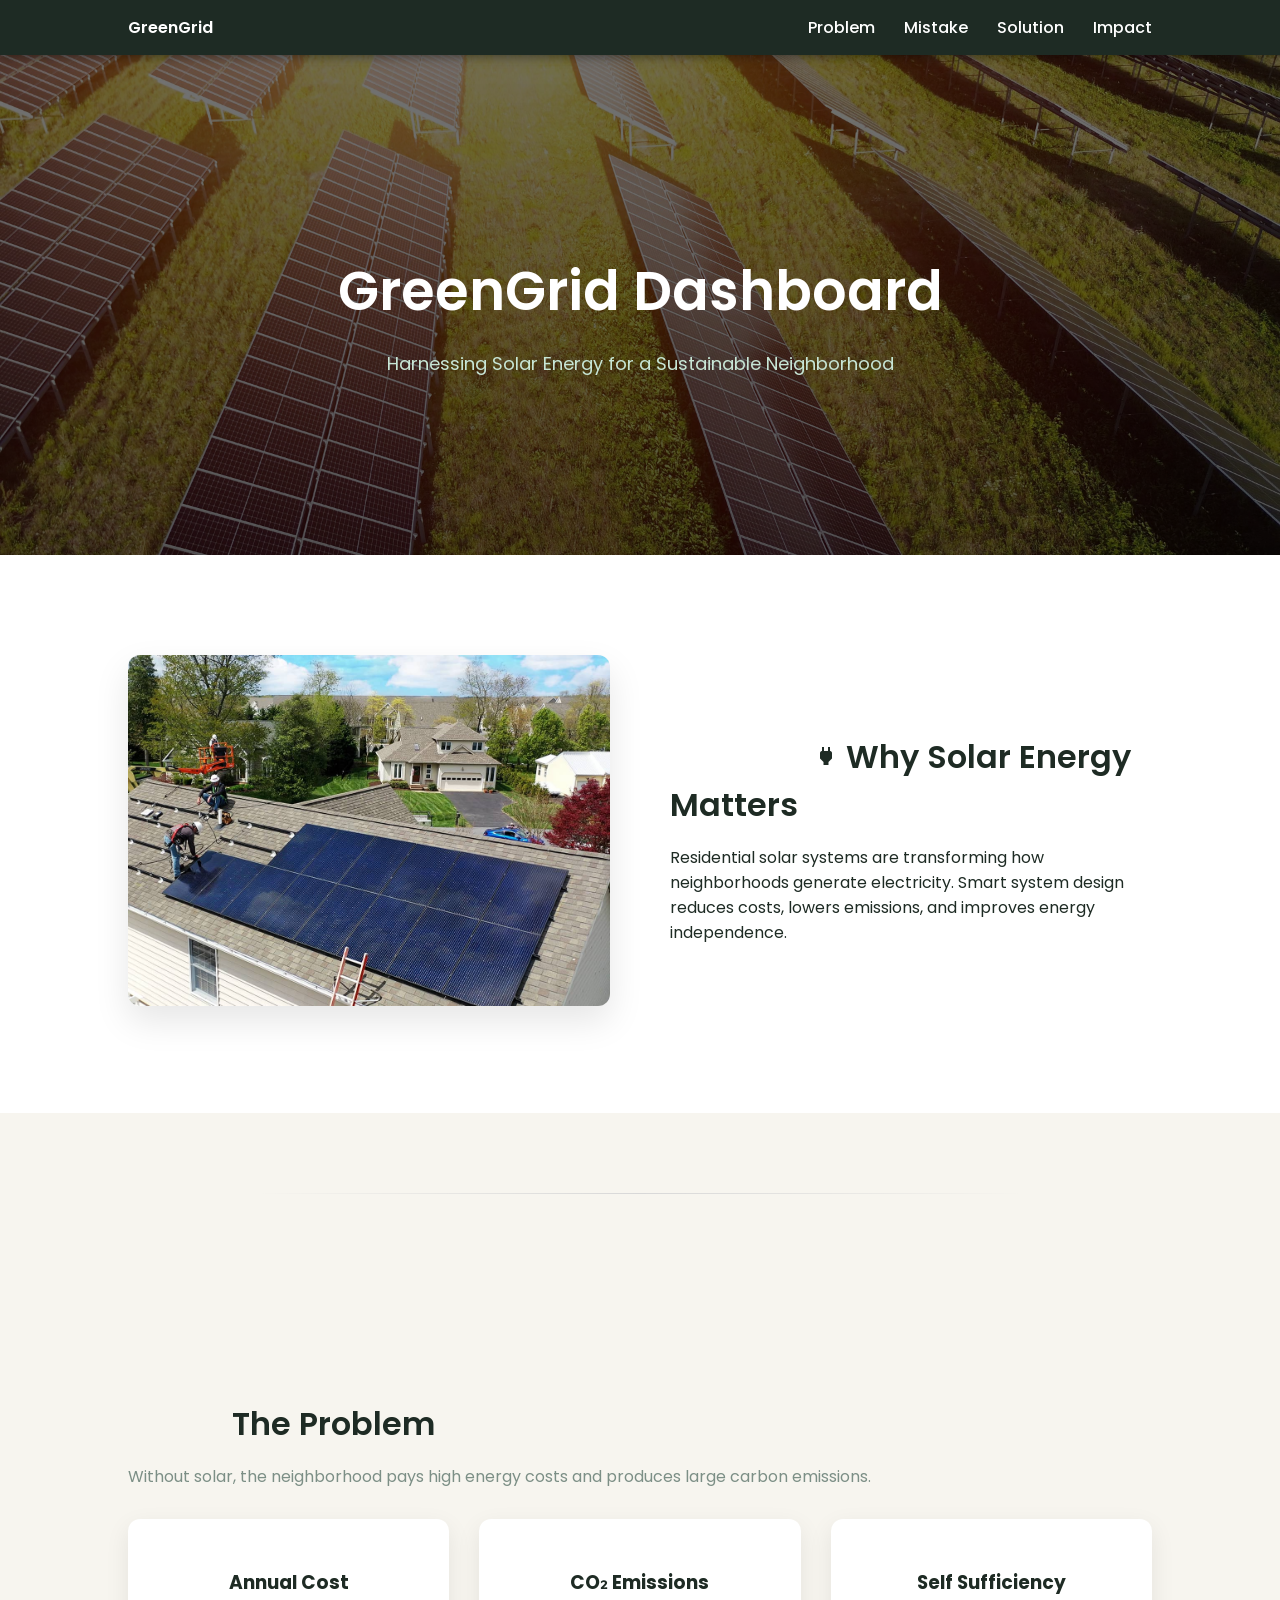
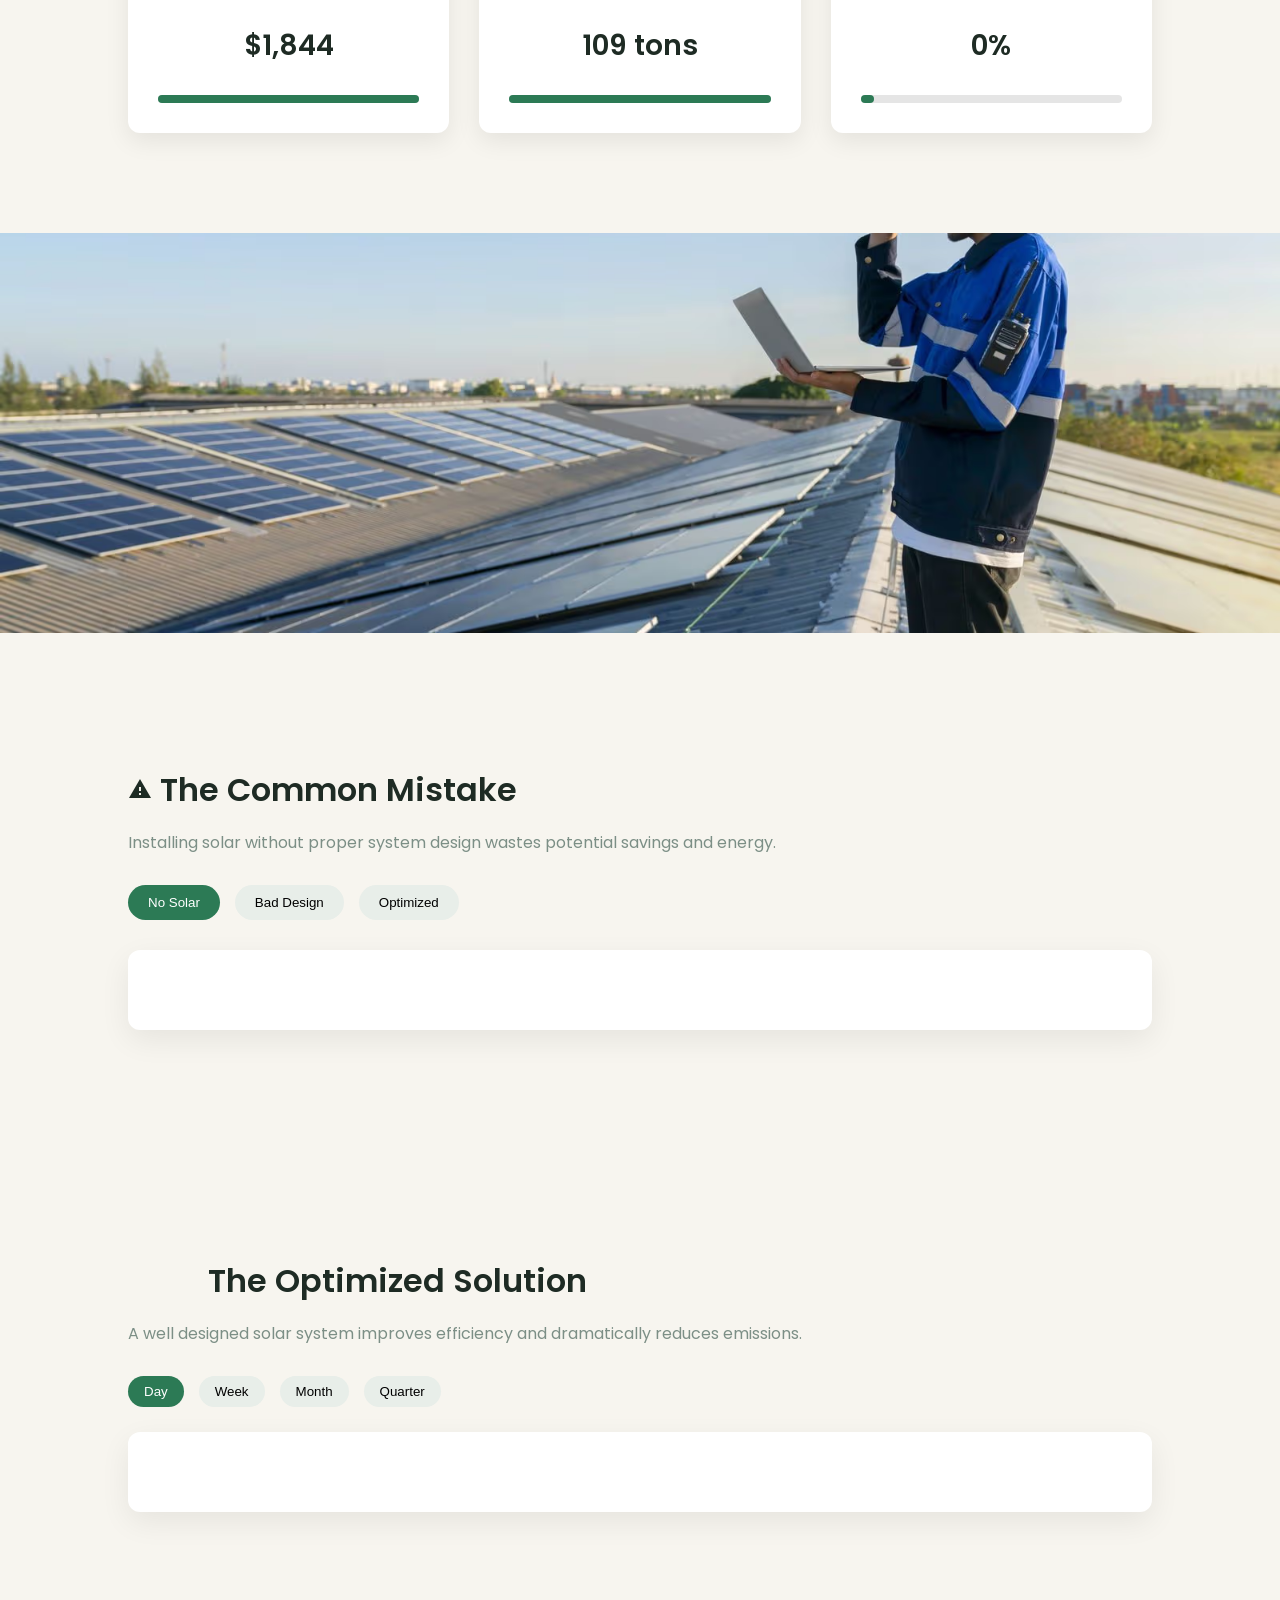
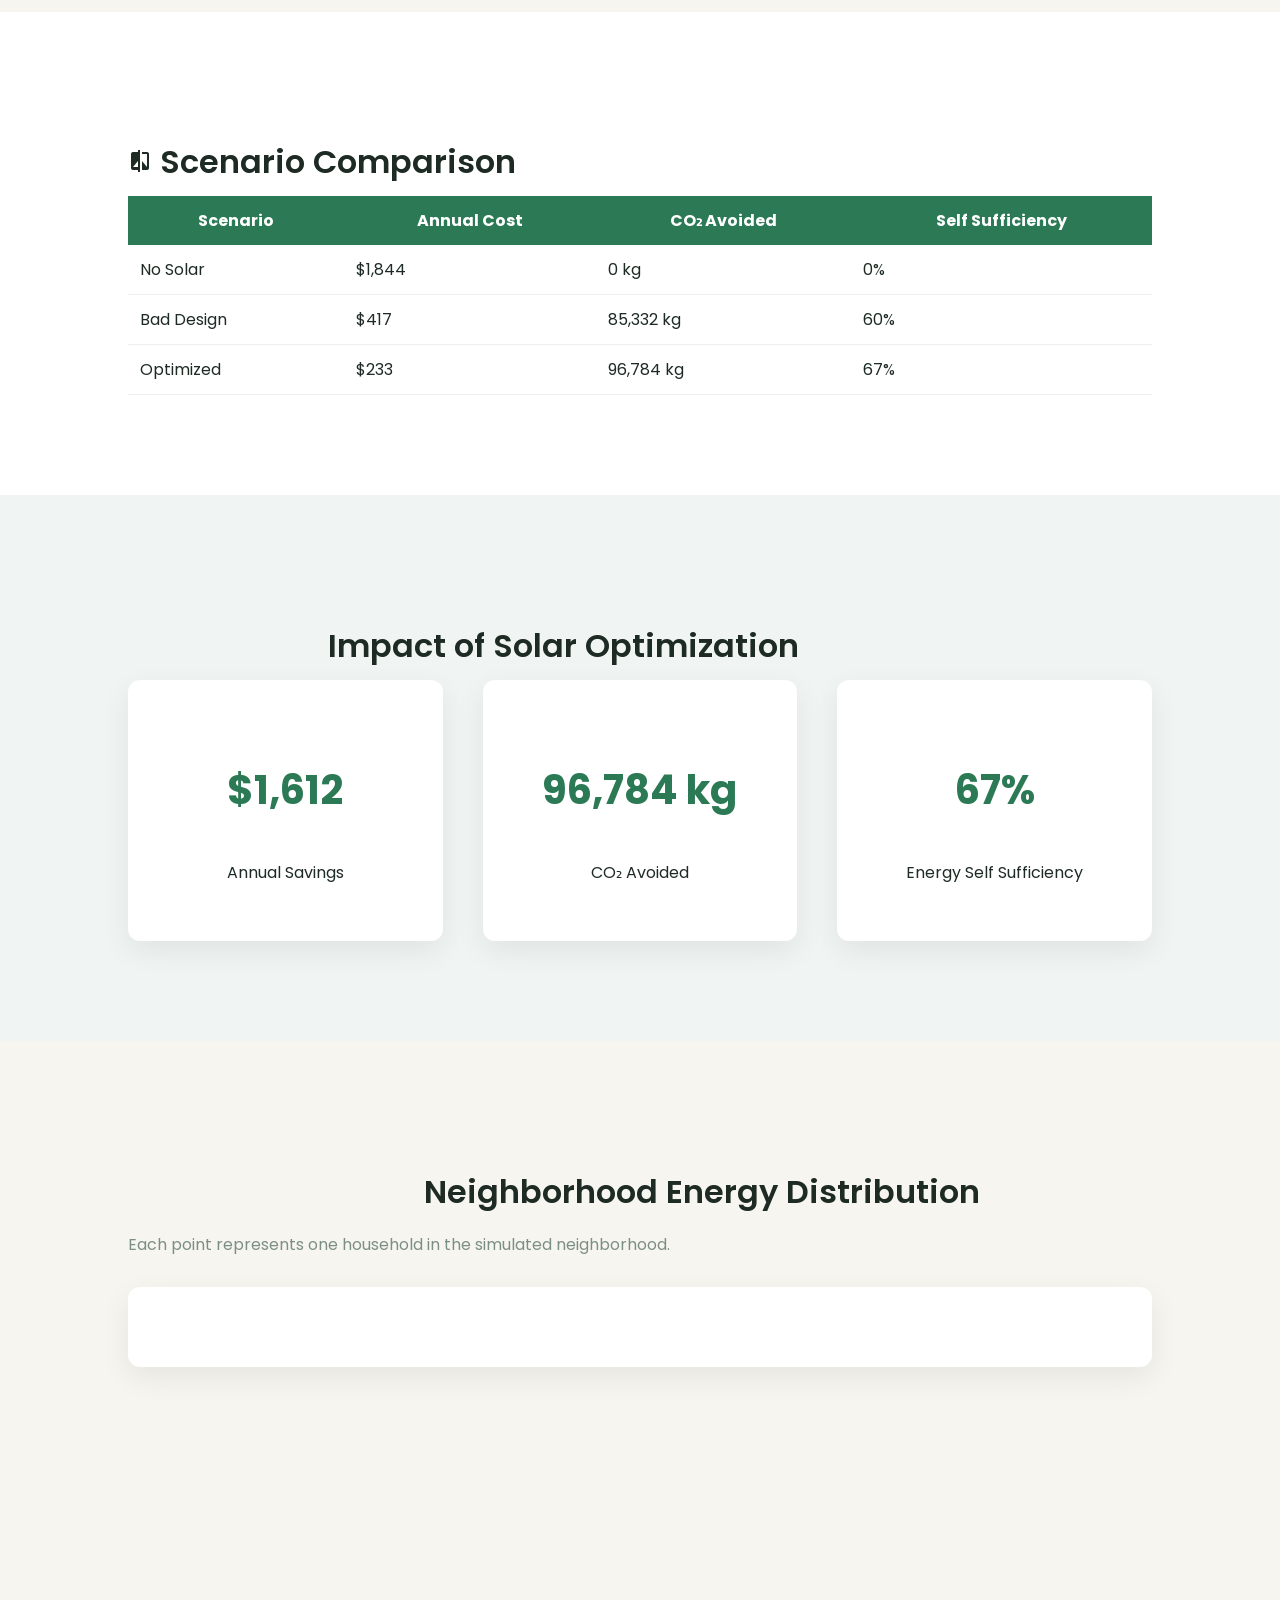
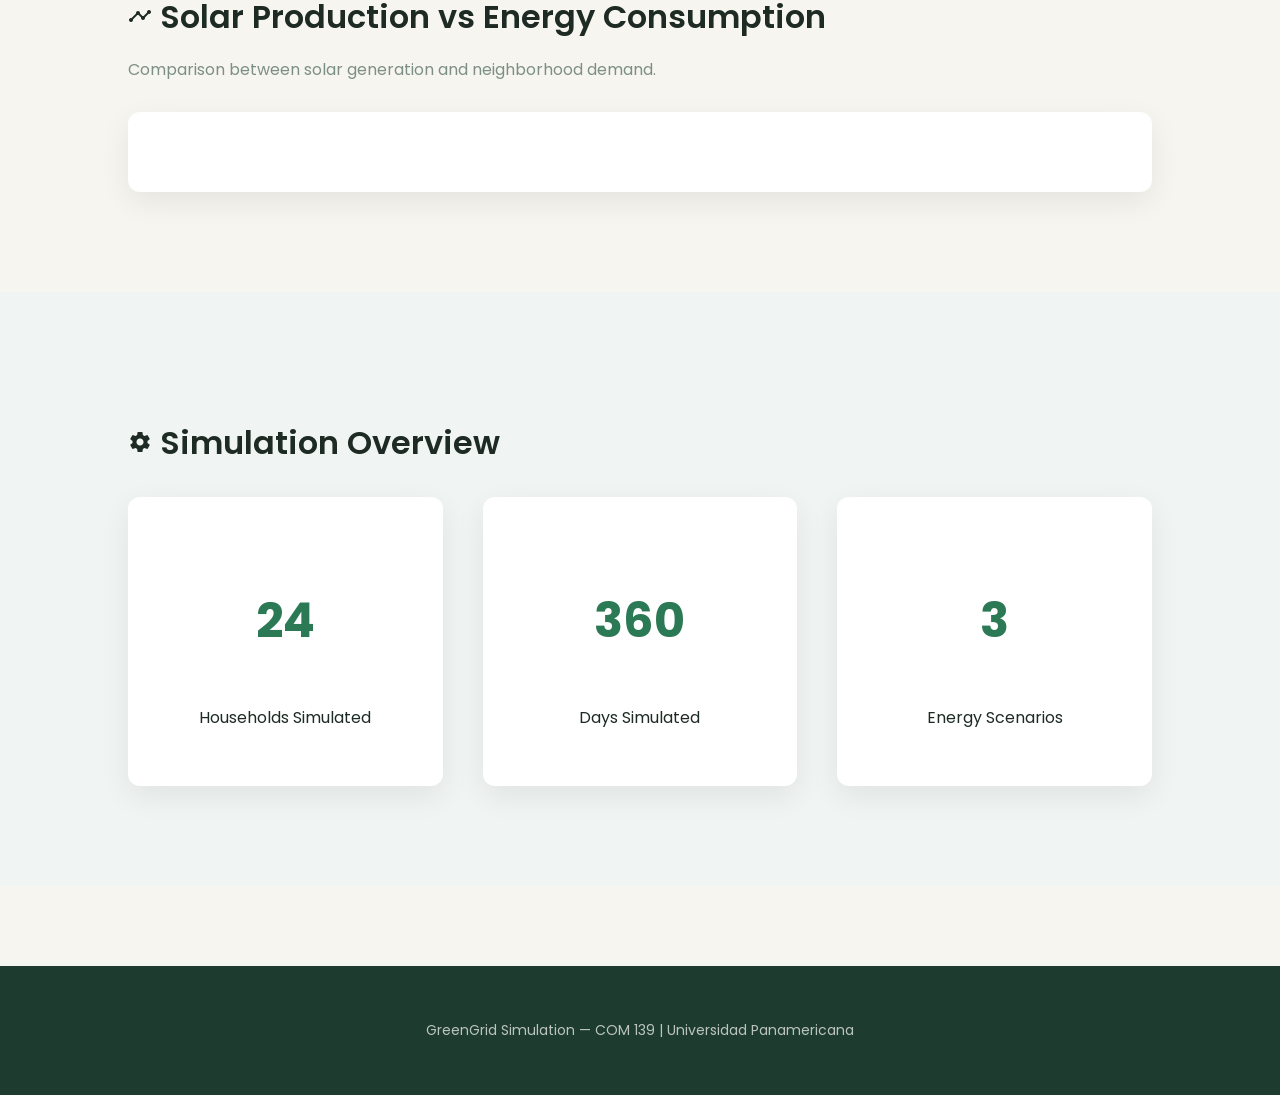
==== Dashboard/index.html @ 2d664342 "Implemented GreenGrid dashboard design, added D3 charts, updated devlog and personal reflection" ====
<!DOCTYPE html>
<html lang="en">

<head>

<meta charset="UTF-8">
<meta name="viewport" content="width=device-width, initial-scale=1.0">

<title>GreenGrid Dashboard</title>

<link href="https://fonts.googleapis.com/css2?family=Poppins:wght@300;400;500;600;700&display=swap" rel="stylesheet">

<link href="https://fonts.googleapis.com/icon?family=Material+Icons" rel="stylesheet">

<script src="https://d3js.org/d3.v7.min.js"></script>

<link rel="stylesheet" href="style.css">

</head>

<body>


<!-- NAVBAR -->

<nav class="navbar">

<div class="nav-logo">GreenGrid</div>

<div class="nav-links">

<a href="#problem">Problem</a>
<a href="#mistake">Mistake</a>
<a href="#solution">Solution</a>
<a href="#impact">Impact</a>

</div>

</nav>



<!-- HERO -->

<header class="hero">

<h1>GreenGrid Dashboard</h1>
<p>Harnessing Solar Energy for a Sustainable Neighborhood</p>

</header>



<!-- INTRO -->

<section class="intro">

<div class="intro-grid">

<div>
<img src="images/solar-house.jpg" class="intro-img">
</div>

<div>

<h2>

<span class="material-icons section-icon">solar_power</span>

Why Solar Energy Matters

</h2>

<p>

Residential solar systems are transforming how neighborhoods generate electricity.
Smart system design reduces costs, lowers emissions, and improves energy independence.

</p>

</div>

</div>

</section>



<div class="divider"></div>



<!-- ACT 1 -->

<section class="act" id="problem">

<h2>

<span class="material-icons section-icon">bolt</span>

The Problem

</h2>

<p class="section-subtitle">

Without solar, the neighborhood pays high energy costs and produces large carbon emissions.

</p>



<div id="kpis" class="kpi-grid">

<div class="kpi-card">

<h3>Annual Cost</h3>
<p>$1,844</p>

<div class="progress-bar">
<div class="progress-fill" style="width:100%"></div>
</div>

</div>


<div class="kpi-card">

<h3>CO₂ Emissions</h3>
<p>109 tons</p>

<div class="progress-bar">
<div class="progress-fill" style="width:100%"></div>
</div>

</div>


<div class="kpi-card">

<h3>Self Sufficiency</h3>
<p>0%</p>

<div class="progress-bar">
<div class="progress-fill" style="width:5%"></div>
</div>

</div>

</div>

</section>



<div class="visual-banner">
<img src="images/solar-install.jpg">
</div>



<!-- ACT 2 -->

<section class="act" id="mistake">

<h2>

<span class="material-icons section-icon">warning</span>

The Common Mistake

</h2>

<p class="section-subtitle">

Installing solar without proper system design wastes potential savings and energy.

</p>



<div class="scenario-toggle">

<button class="scenario-btn active" data-scenario="no_solar">No Solar</button>
<button class="scenario-btn" data-scenario="bad_design">Bad Design</button>
<button class="scenario-btn" data-scenario="optimized">Optimized</button>

</div>



<div id="duckCurve" class="chart"></div>

</section>



<!-- ACT 3 -->

<section class="act" id="solution">

<h2>

<span class="material-icons section-icon">eco</span>

The Optimized Solution

</h2>

<p class="section-subtitle">

A well designed solar system improves efficiency and dramatically reduces emissions.

</p>



<!-- TIME FILTER -->

<div class="time-filter">

<button class="time-btn active">Day</button>
<button class="time-btn">Week</button>
<button class="time-btn">Month</button>
<button class="time-btn">Quarter</button>

</div>



<div id="timeseries" class="chart"></div>

</section>



<!-- SCENARIO COMPARISON -->

<section class="comparison">

<h2>

<span class="material-icons section-icon">compare</span>

Scenario Comparison

</h2>

<table class="comparison-table">

<tr>
<th>Scenario</th>
<th>Annual Cost</th>
<th>CO₂ Avoided</th>
<th>Self Sufficiency</th>
</tr>

<tr>
<td>No Solar</td>
<td>$1,844</td>
<td>0 kg</td>
<td>0%</td>
</tr>

<tr>
<td>Bad Design</td>
<td>$417</td>
<td>85,332 kg</td>
<td>60%</td>
</tr>

<tr>
<td>Optimized</td>
<td>$233</td>
<td>96,784 kg</td>
<td>67%</td>
</tr>

</table>

</section>



<!-- IMPACT -->

<section class="impact" id="impact">

<h2>

<span class="material-icons section-icon">insights</span>

Impact of Solar Optimization

</h2>



<div class="impact-grid">

<div class="impact-card">
<h3>$1,612</h3>
<p>Annual Savings</p>
</div>

<div class="impact-card">
<h3>96,784 kg</h3>
<p>CO₂ Avoided</p>
</div>

<div class="impact-card">
<h3>67%</h3>
<p>Energy Self Sufficiency</p>
</div>

</div>

</section>

<section class="act">

<h2>
<span class="material-icons section-icon">scatter_plot</span>
Neighborhood Energy Distribution
</h2>

<p class="section-subtitle">
Each point represents one household in the simulated neighborhood.
</p>

<div id="houseScatter" class="chart"></div>

</section>


<section class="act">

<h2>
<span class="material-icons section-icon">timeline</span>
Solar Production vs Energy Consumption
</h2>

<p class="section-subtitle">
Comparison between solar generation and neighborhood demand.
</p>

<div id="energyBalance" class="chart"></div>

</section>


<section class="act simulation-info">

<h2>
<span class="material-icons section-icon">settings</span>
Simulation Overview
</h2>

<div class="simulation-grid">

<div class="sim-card">
<h3>24</h3>
<p>Households Simulated</p>
</div>

<div class="sim-card">
<h3>360</h3>
<p>Days Simulated</p>
</div>

<div class="sim-card">
<h3>3</h3>
<p>Energy Scenarios</p>
</div>

</div>

</section>

<!-- FOOTER -->

<footer>

<p>GreenGrid Simulation — COM 139 | Universidad Panamericana</p>

</footer>



<script src="main.js"></script>

</body>
</html>
---- Dashboard/style.css ----
body{
font-family:'Poppins',sans-serif;
margin:0;
background:#f7f5ef;
color:#1e2b24;
}



.hero{

background-image:linear-gradient(
rgba(0,0,0,0.55),
rgba(0,0,0,0.65)
),
url("images/solar-hero.jpg");

background-size:cover;
background-position:center;

padding:160px 20px;
text-align:center;
color:white;

}

.hero h1{

font-size:54px;
font-weight:600;
margin-bottom:10px;

}

.hero p{

font-size:18px;
color:#c8e6d6;

}



.intro{

padding:100px 10%;
background:white;

}

.intro-grid{

display:grid;
grid-template-columns:1fr 1fr;
gap:60px;
align-items:center;

}

.intro-img{

width:100%;
border-radius:12px;
box-shadow:0 15px 35px rgba(0,0,0,0.1);

}



.divider{

height:1px;
background:linear-gradient(to right, transparent, #d8d8d8, transparent);
margin:80px auto;
width:60%;

}



.act{

padding:100px 10%;
max-width:1200px;
margin:auto;

}



h2{

font-size:32px;
font-weight:600;
margin-bottom:10px;
color:#1e2b24;

}



.section-subtitle{

color:#7c8f86;
margin-bottom:30px;

}



.chart{

background:white;
border-radius:12px;
padding:40px;
box-shadow:0 10px 30px rgba(0,0,0,0.07);
transition:all .3s ease;

}

.chart:hover{

transform:translateY(-5px);
box-shadow:0 15px 35px rgba(0,0,0,0.1);

}



.kpi-grid{

display:grid;
grid-template-columns:repeat(3,1fr);
gap:30px;

}



.kpi-card{

background:white;
border-radius:12px;
padding:30px;
box-shadow:0 8px 25px rgba(0,0,0,0.08);
text-align:center;

}

.kpi-card p{

font-size:28px;
font-weight:600;

}



.progress-bar{

width:100%;
height:8px;
background:#e5e5e5;
border-radius:5px;
margin-top:15px;

}

.progress-fill{

height:100%;
background:#2c7a55;
border-radius:5px;

}



.scenario-toggle{

display:flex;
gap:15px;
margin-bottom:30px;

}

.scenario-btn{

padding:10px 20px;
border:none;
border-radius:20px;
background:#e8eee9;
cursor:pointer;
font-weight:500;
transition:all .2s ease;

}

.scenario-btn:hover{

background:#dfe7e3;

}

.scenario-btn.active{

background:#2c7a55;
color:white;

}



.impact{

padding:100px 10%;
background:#f0f4f2;

}

.impact-grid{

display:grid;
grid-template-columns:repeat(3,1fr);
gap:40px;

}

.impact-card{

background:white;
padding:40px;
border-radius:12px;
text-align:center;
box-shadow:0 10px 30px rgba(0,0,0,0.07);

}

.impact-card h3{

font-size:40px;
color:#2c7a55;

}



.grid{

display:grid;
grid-template-columns:1fr 1fr;
gap:40px;
padding:80px 10%;
max-width:1200px;
margin:auto;

}



.visual-banner{

width:100%;
overflow:hidden;

}

.visual-banner img{

width:100%;
height:400px;
object-fit:cover;

}



.visual-section{

padding:100px 10%;
background:white;

}

.visual-grid{

display:grid;
grid-template-columns:1fr 1fr;
gap:60px;
align-items:center;

}

.visual-grid img{

width:100%;
border-radius:12px;
box-shadow:0 15px 35px rgba(0,0,0,0.1);

}



footer{

background:#1d3b2f;
color:white;
text-align:center;
padding:40px;
margin-top:80px;

}

footer p{

opacity:.7;
font-size:14px;

}



.chart{

opacity:0;
transform:translateY(20px);
animation:fadeUp .8s ease forwards;

}

@keyframes fadeUp{

to{

opacity:1;
transform:translateY(0);

}

}

/* NAVBAR */

.navbar{

position:sticky;
top:0;
background:#1e2b24;
display:flex;
justify-content:space-between;
padding:15px 10%;
box-shadow:0 2px 10px rgba(0,0,0,0.4);
z-index:100;

}

.nav-logo{

font-weight:600;
color:white;

}

.nav-links a{

margin-left:25px;
text-decoration:none;
color:white;
font-weight:500;

}



/* TIME FILTER */

.time-filter{

display:flex;
gap:15px;
margin-bottom:25px;

}

.time-btn{

padding:8px 16px;
border:none;
background:#e8eee9;
border-radius:20px;
cursor:pointer;

}

.time-btn.active{

background:#2c7a55;
color:white;

}



/* COMPARISON TABLE */

.comparison{

padding:100px 10%;
background:white;

}

.comparison-table{

width:100%;
border-collapse:collapse;

}

.comparison-table th{

background:#2c7a55;
color:white;
padding:12px;

}

.comparison-table td{

padding:12px;
border-bottom:1px solid #eee;

}

.simulation-grid{

display:grid;
grid-template-columns:repeat(3,1fr);
gap:40px;
margin-top:30px;

}

.sim-card{

background:white;
padding:40px;
text-align:center;
border-radius:12px;
box-shadow:0 10px 30px rgba(0,0,0,0.07);

}

.sim-card h3{

font-size:48px;
color:#2c7a55;

}

.simulation-info{

background:#f0f4f2;

}
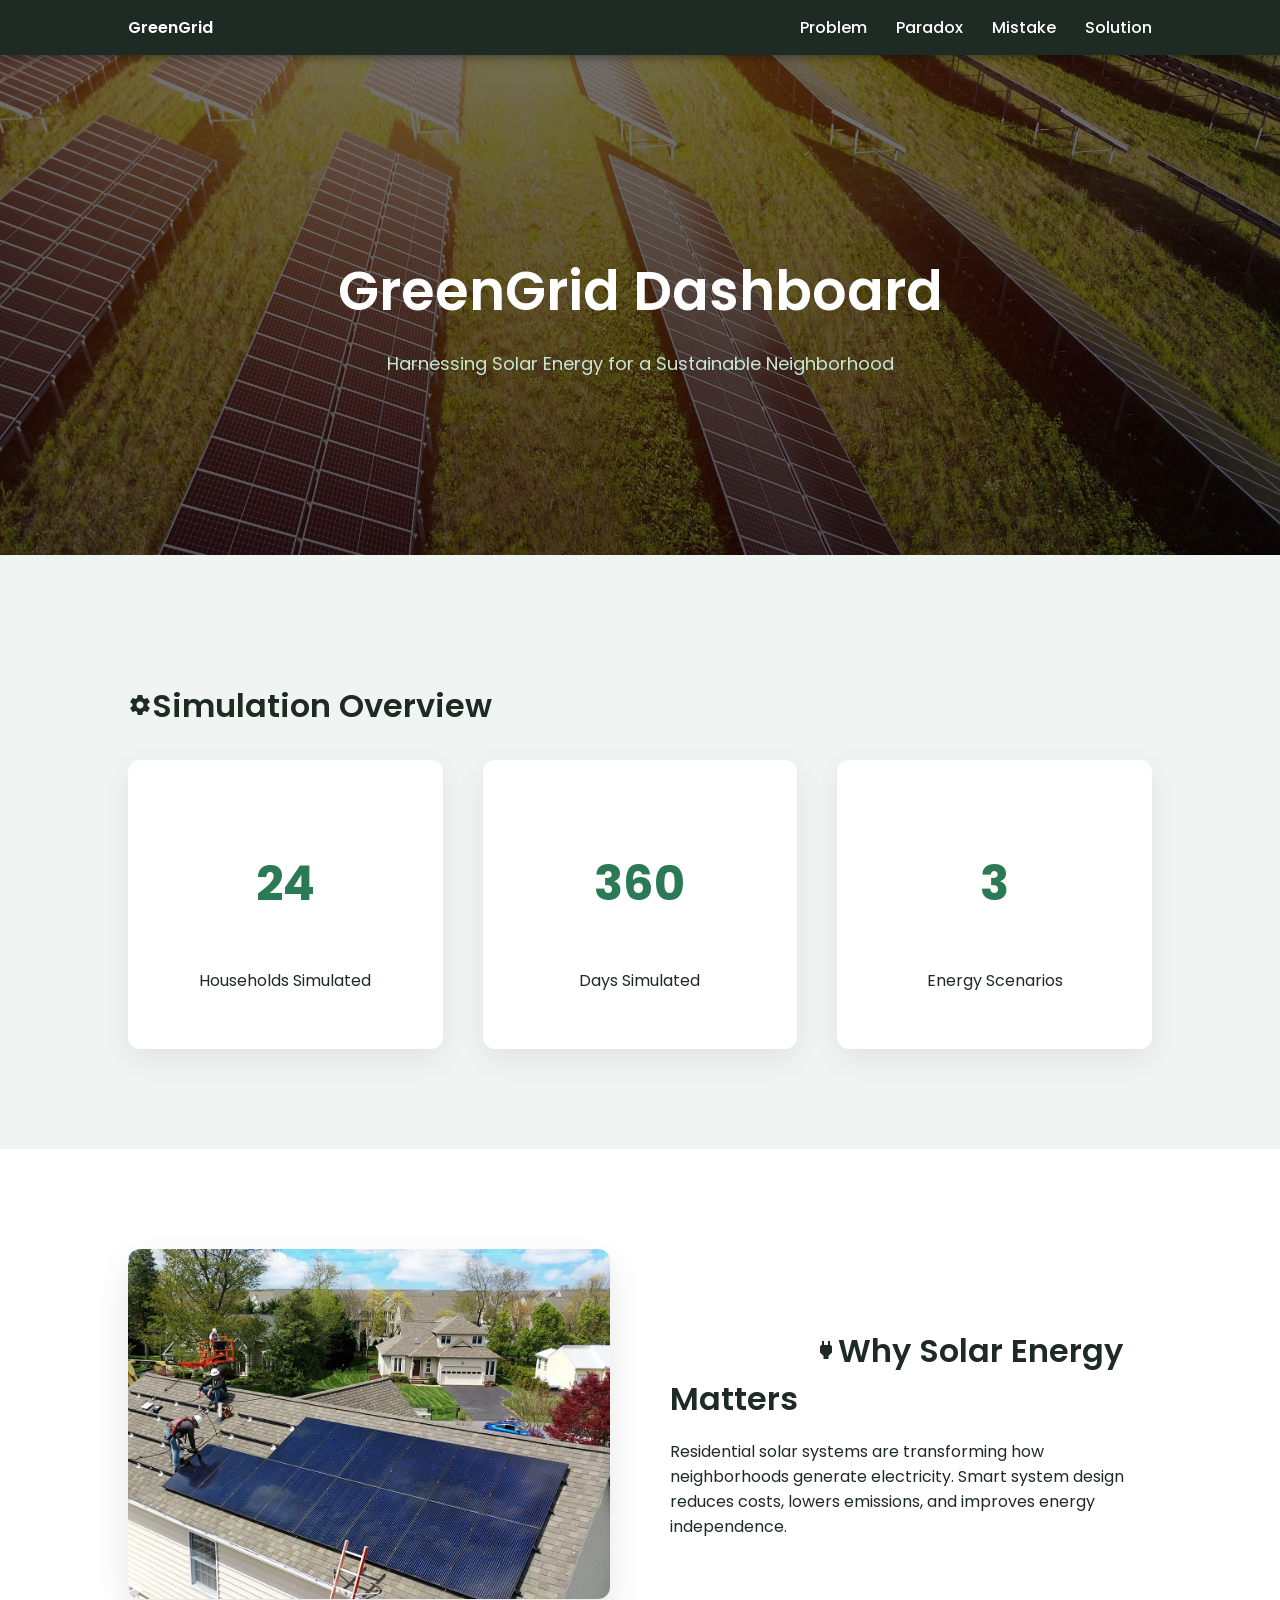
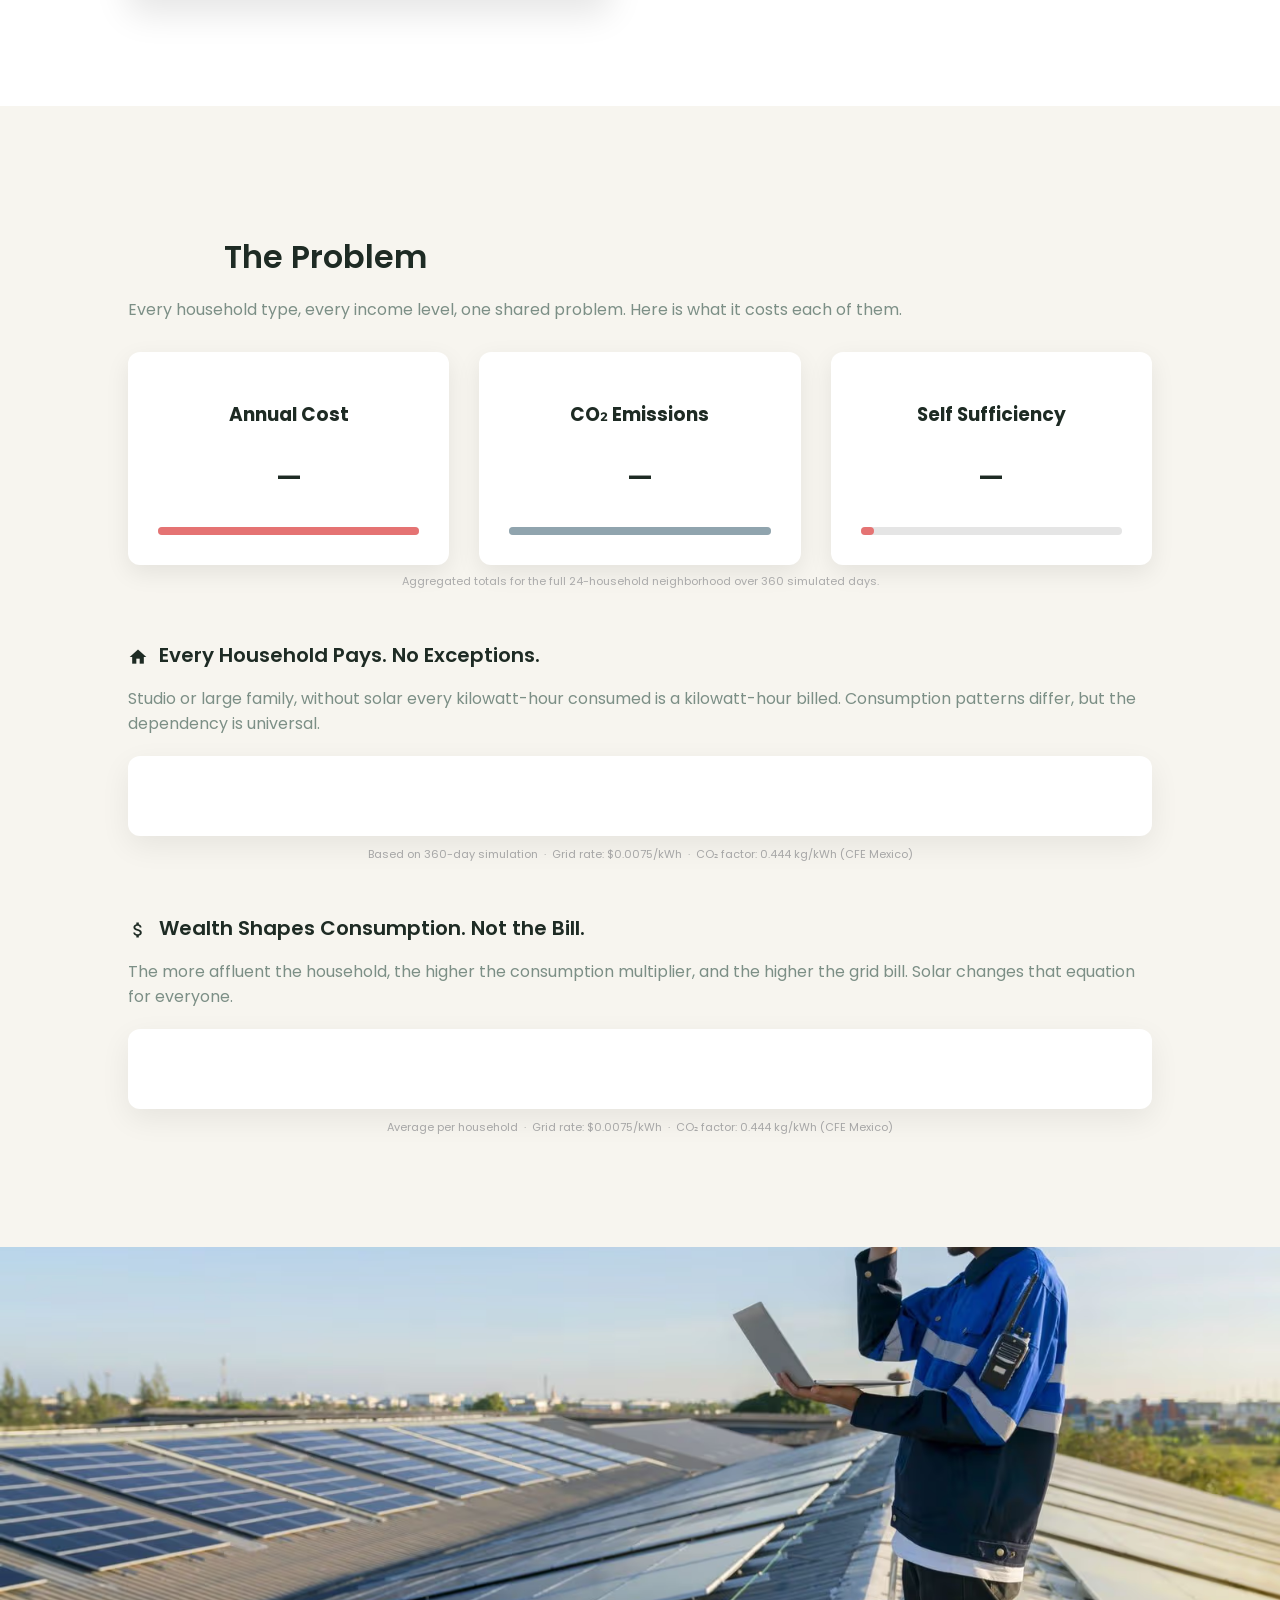
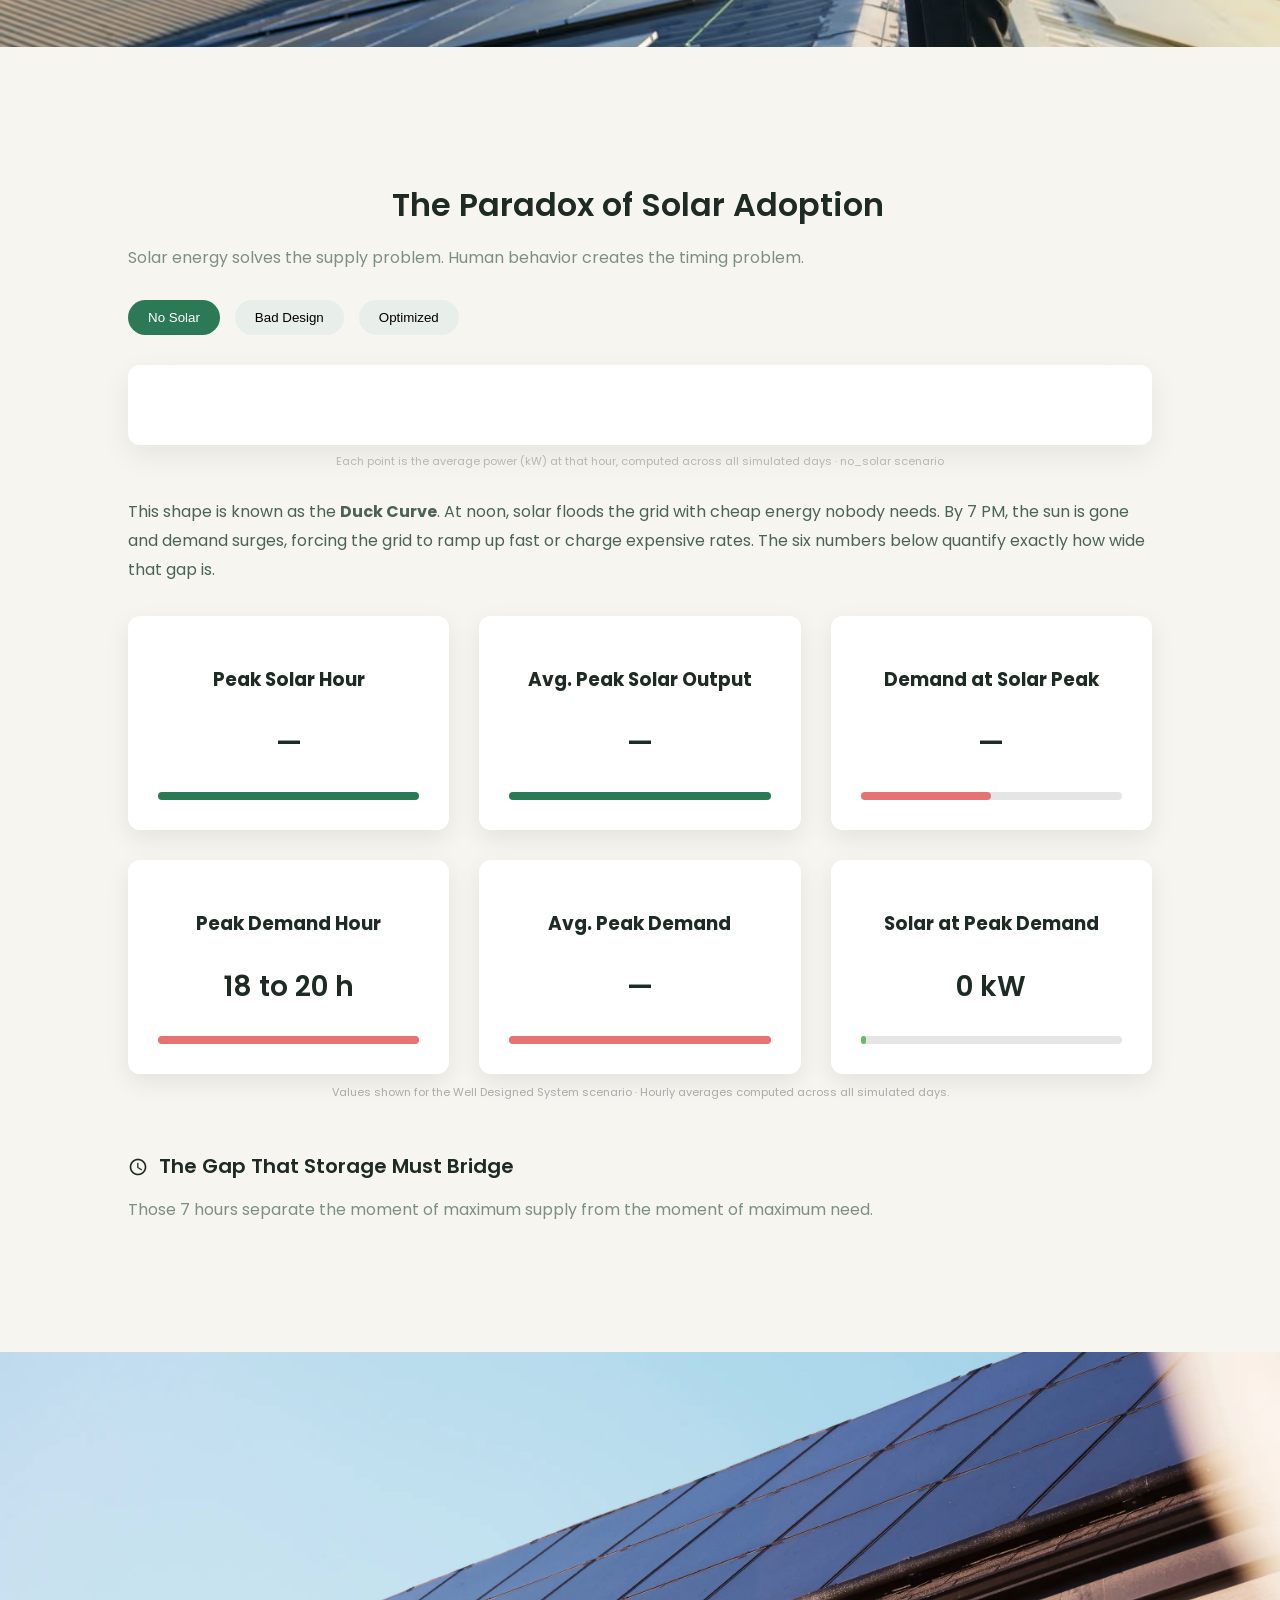
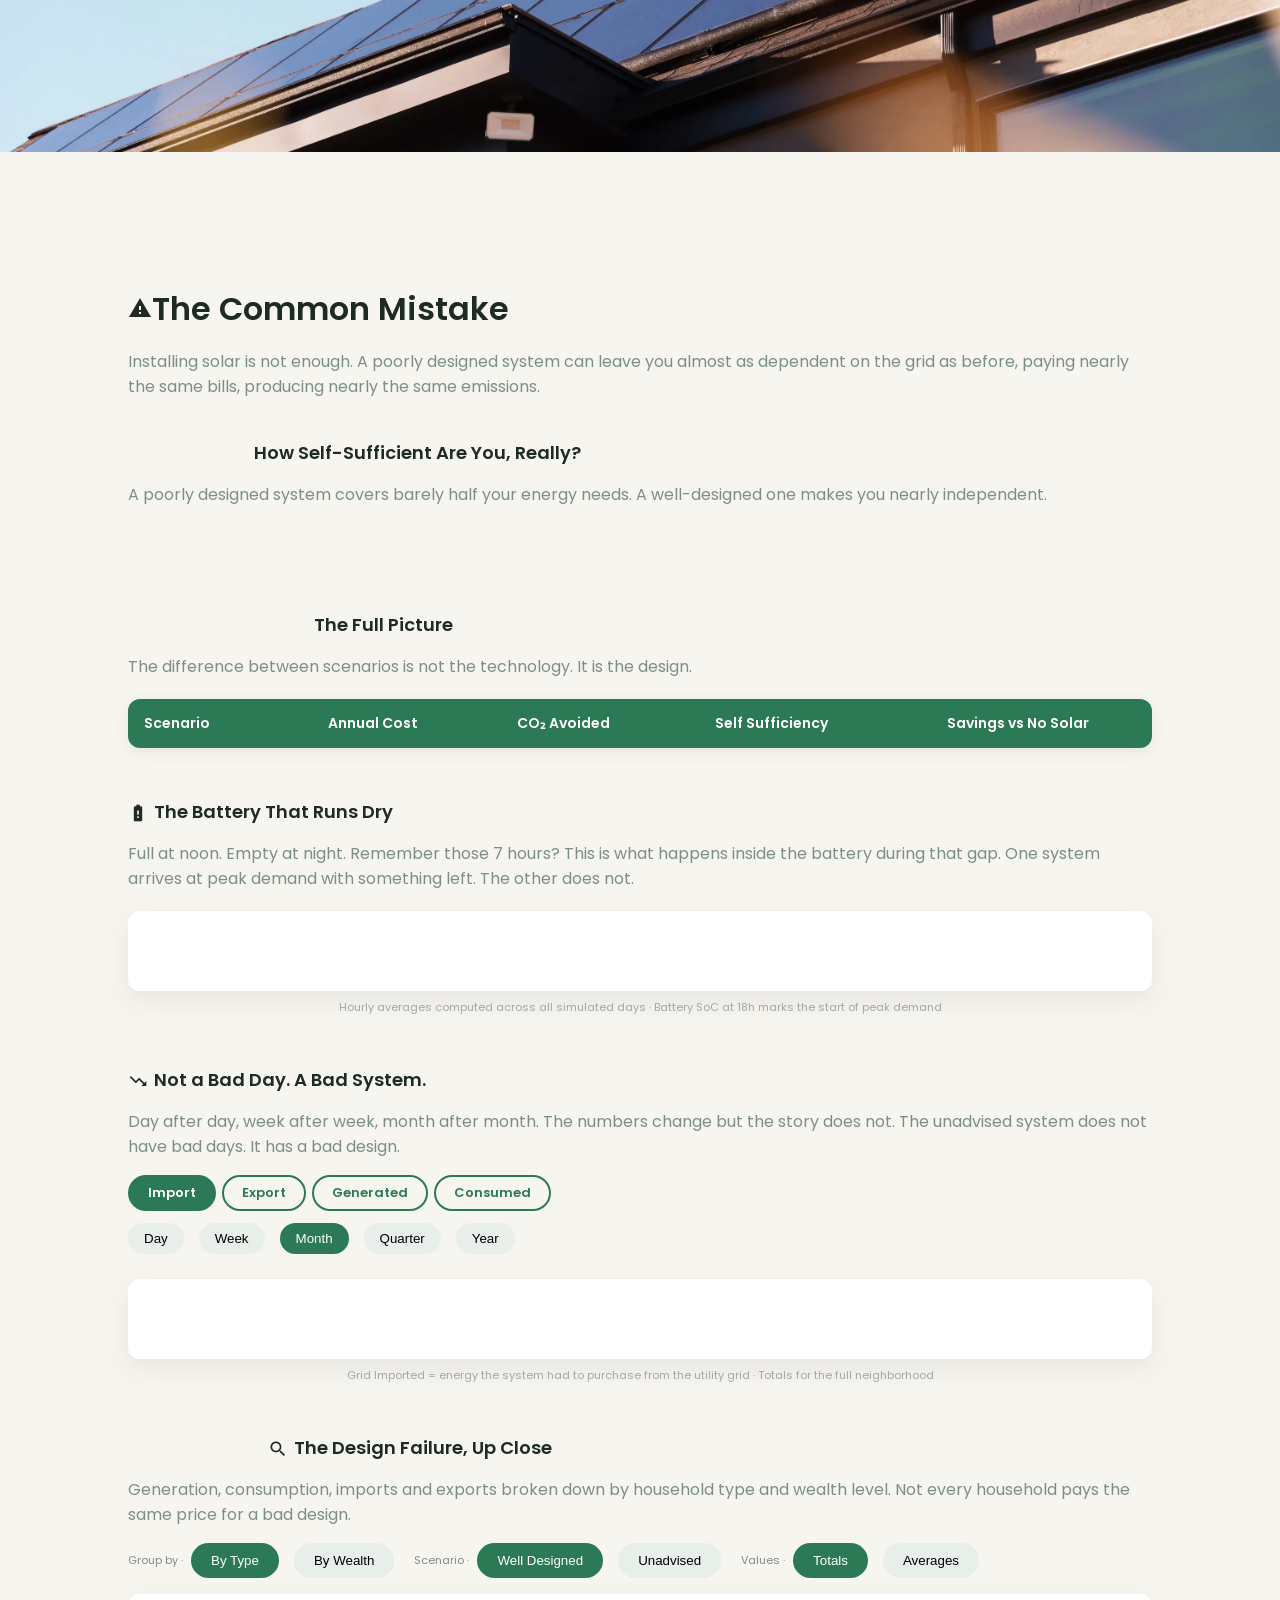
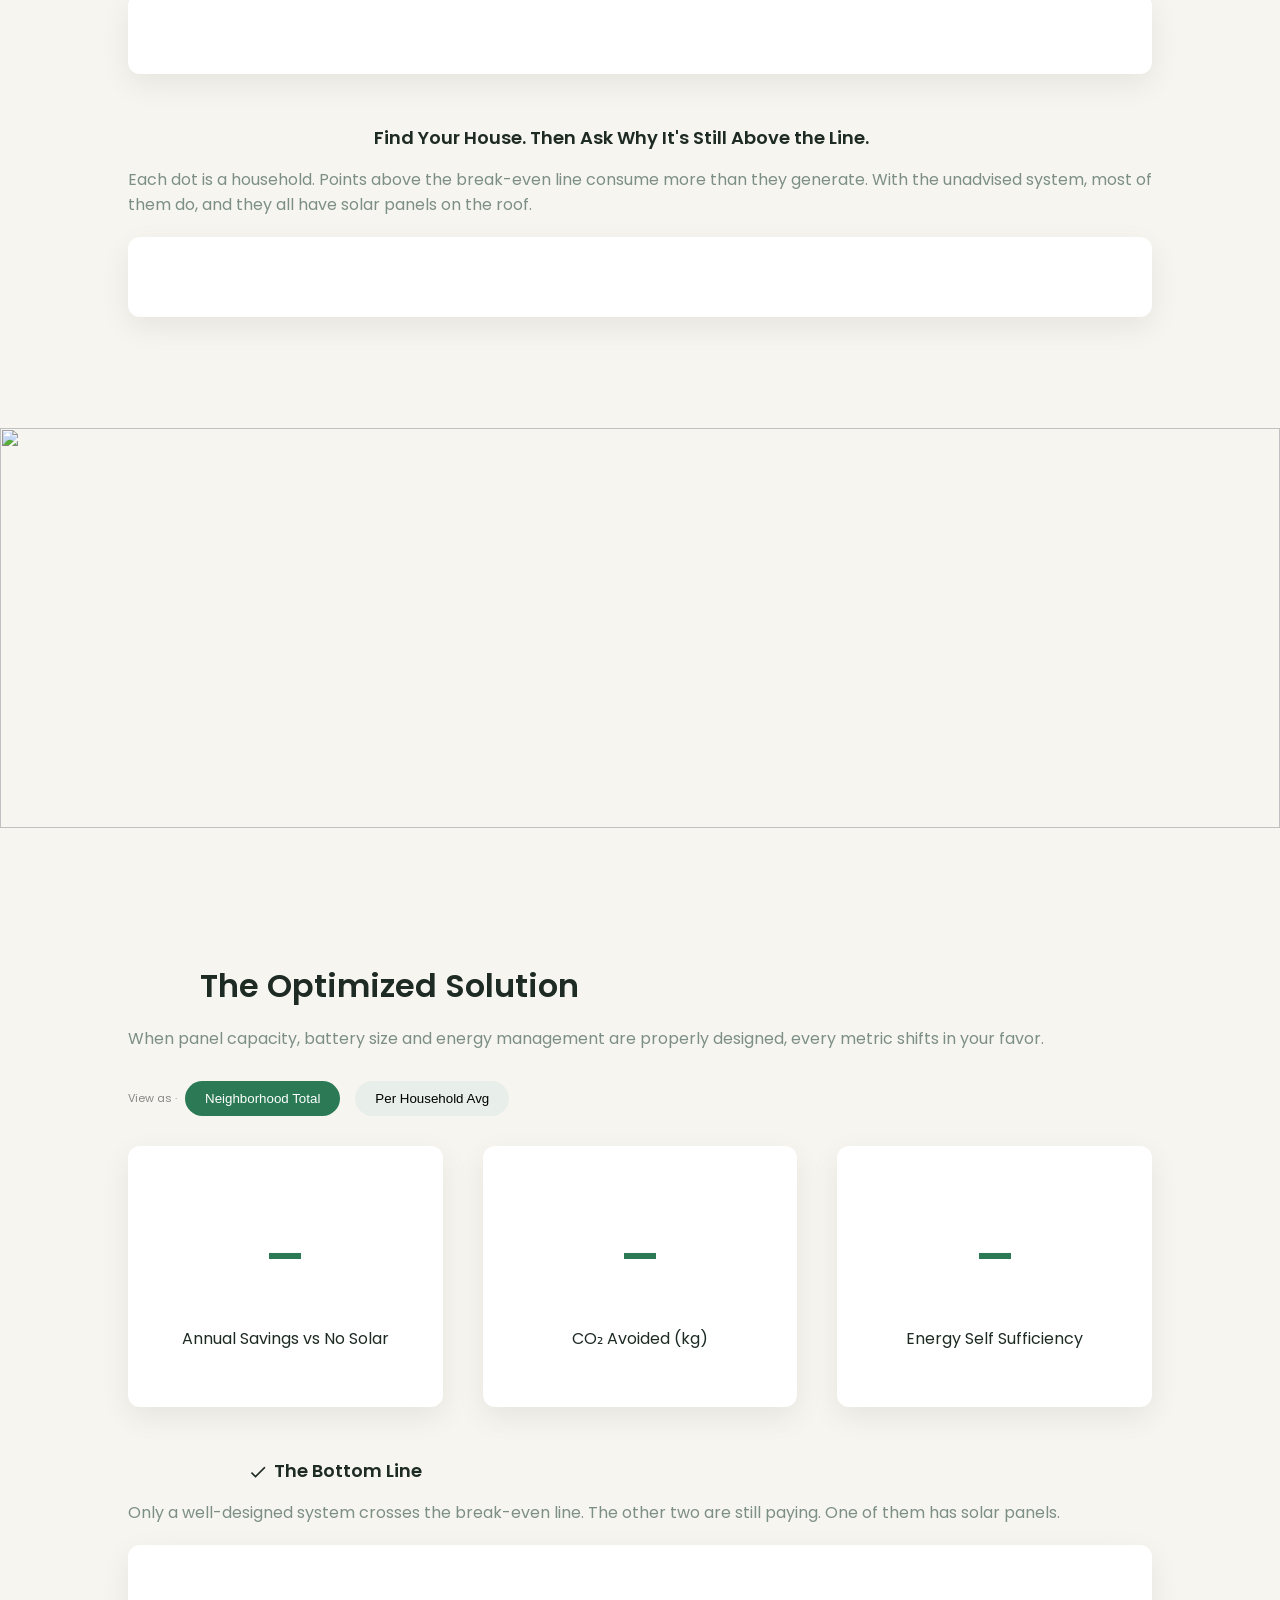
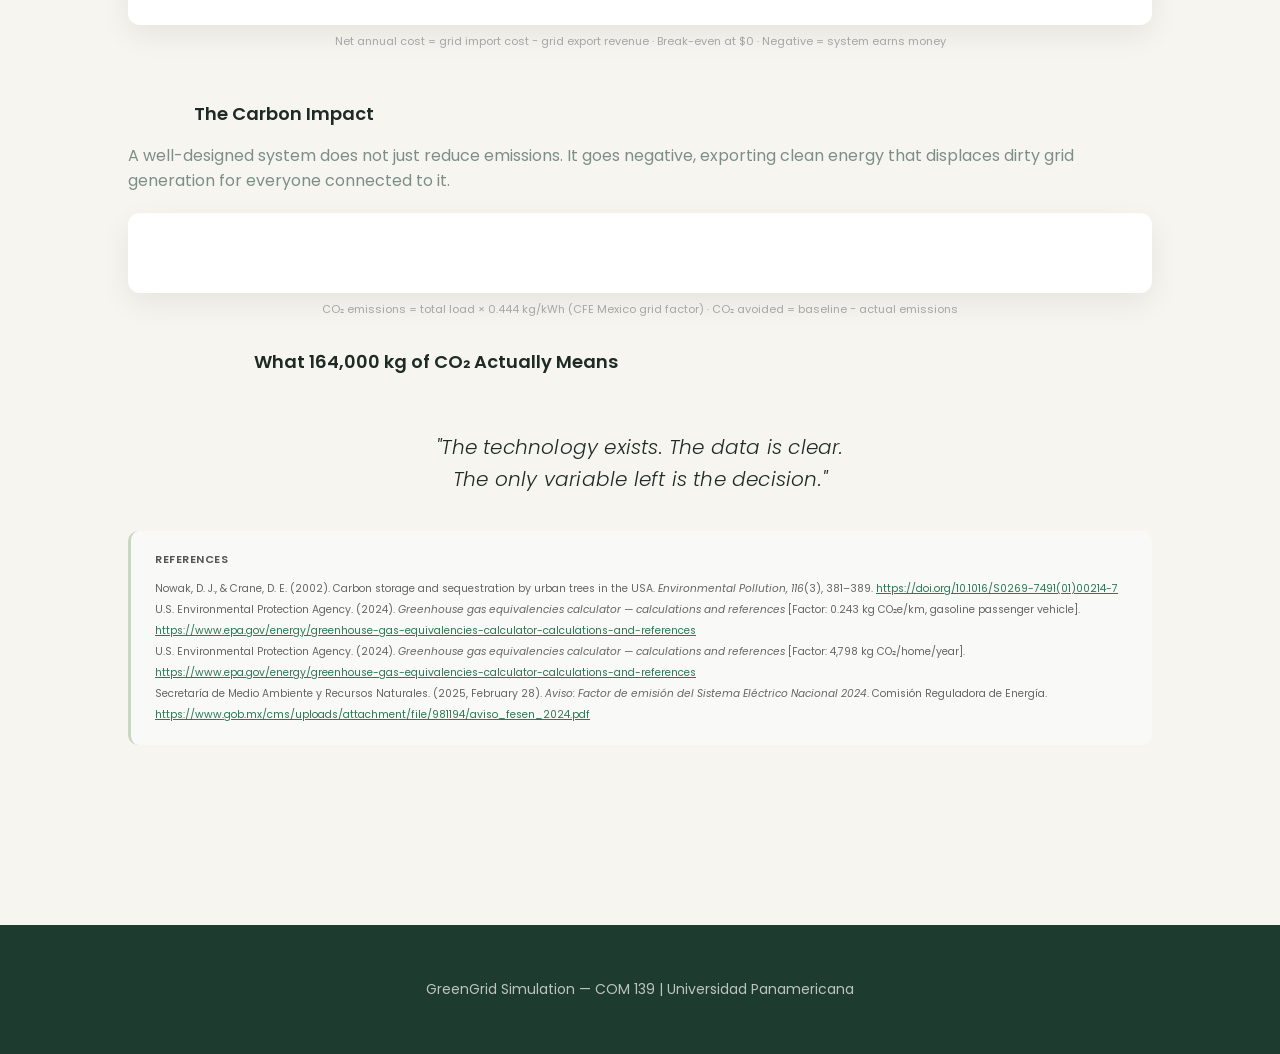
==== commit 9267e93f: "Fixes for the dashbord, implementing the whole narrative" ====
--- a/Dashboard/index.html
+++ b/Dashboard/index.html
@@ -1,393 +1,314 @@
 <!DOCTYPE html>
 <html lang="en">
-
 <head>
-
-<meta charset="UTF-8">
-<meta name="viewport" content="width=device-width, initial-scale=1.0">
-
-<title>GreenGrid Dashboard</title>
-
-<link href="https://fonts.googleapis.com/css2?family=Poppins:wght@300;400;500;600;700&display=swap" rel="stylesheet">
-
-<link href="https://fonts.googleapis.com/icon?family=Material+Icons" rel="stylesheet">
-
-<script src="https://d3js.org/d3.v7.min.js"></script>
-
-<link rel="stylesheet" href="style.css">
-
+  <meta charset="UTF-8">
+  <meta name="viewport" content="width=device-width, initial-scale=1.0">
+  <title>GreenGrid Dashboard</title>
+  <link href="https://fonts.googleapis.com/css2?family=Poppins:wght@300;400;500;600;700&display=swap" rel="stylesheet">
+  <link href="https://fonts.googleapis.com/icon?family=Material+Icons" rel="stylesheet">
+  <script src="https://d3js.org/d3.v7.min.js"></script>
+  <link rel="stylesheet" href="style.css">
 </head>
-
 <body>
 
-
 <!-- NAVBAR -->
-
 <nav class="navbar">
-
-<div class="nav-logo">GreenGrid</div>
-
-<div class="nav-links">
-
-<a href="#problem">Problem</a>
-<a href="#mistake">Mistake</a>
-<a href="#solution">Solution</a>
-<a href="#impact">Impact</a>
-
+  <div class="nav-logo">GreenGrid</div>
+  <div class="nav-links">
+    <a href="#problem">Problem</a>
+    <a href="#paradox">Paradox</a>
+    <a href="#mistake">Mistake</a>
+    <a href="#solution">Solution</a>
+  </div>
+</nav>
+
+<!-- HERO -->
+<header class="hero">
+  <h1>GreenGrid Dashboard</h1>
+  <p>Harnessing Solar Energy for a Sustainable Neighborhood</p>
+</header>
+
+<!-- SIMULATION OVERVIEW -->
+<section class="act simulation-info">
+  <h2><span class="material-icons section-icon">settings</span>Simulation Overview</h2>
+  <div class="simulation-grid">
+    <div class="sim-card"><h3>24</h3><p>Households Simulated</p></div>
+    <div class="sim-card"><h3>360</h3><p>Days Simulated</p></div>
+    <div class="sim-card"><h3>3</h3><p>Energy Scenarios</p></div>
+  </div>
+</section>
+
+<!-- INTRO -->
+<section class="intro">
+  <div class="intro-grid">
+    <div><img src="images/solar-house.jpg" class="intro-img"></div>
+    <div>
+      <h2><span class="material-icons section-icon">solar_power</span>Why Solar Energy Matters</h2>
+      <p>Residential solar systems are transforming how neighborhoods generate electricity. Smart system design reduces costs, lowers emissions, and improves energy independence.</p>
+    </div>
+  </div>
+</section>
+
+<!-- ACT 1 — THE PROBLEM -->
+<section class="act" id="problem">
+  <h2><span class="material-icons section-icon">bolt</span>The Problem</h2>
+  <p class="section-subtitle">Every household type, every income level, one shared problem. Here is what it costs each of them.</p>
+
+  <div id="kpis" class="kpi-grid">
+    <div class="kpi-card">
+      <h3>Annual Cost</h3>
+      <p id="kpi-cost">—</p>
+      <div class="progress-bar"><div id="kpi-cost-bar" class="progress-fill" style="width:100%;background:#e57373"></div></div>
+    </div>
+    <div class="kpi-card">
+      <h3>CO₂ Emissions</h3>
+      <p id="kpi-co2">—</p>
+      <div class="progress-bar"><div id="kpi-co2-bar" class="progress-fill" style="width:100%;background:#90a4ae"></div></div>
+    </div>
+    <div class="kpi-card">
+      <h3>Self Sufficiency</h3>
+      <p id="kpi-ss">—</p>
+      <div class="progress-bar"><div id="kpi-ss-bar" class="progress-fill" style="width:5%;background:#e57373"></div></div>
+    </div>
+  </div>
+  <p id="problem-note" class="sim-note" style="font-size:11px;color:#aaa;margin-top:8px;text-align:center;">Aggregated totals for the full 24-household neighborhood over 360 simulated days.</p>
+
+  <h3 style="font-size:20px;font-weight:600;margin:50px 0 6px;color:#1e2b24;">
+    <span class="material-icons section-icon" style="font-size:20px;vertical-align:middle;margin-right:6px;">home</span>
+    Every Household Pays. No Exceptions.
+  </h3>
+  <p class="section-subtitle" style="margin-bottom:20px;">Studio or large family, without solar every kilowatt-hour consumed is a kilowatt-hour billed. Consumption patterns differ, but the dependency is universal.</p>
+  <div id="costByType" class="chart"></div>
+  <p class="chart-data-note" style="font-size:11px;color:#aaa;margin-top:10px;text-align:center;">
+    Based on 360-day simulation &nbsp;·&nbsp; Grid rate: $0.0075/kWh &nbsp;·&nbsp; CO₂ factor: 0.444 kg/kWh (CFE Mexico)
+  </p>
+
+  <h3 style="font-size:20px;font-weight:600;margin:50px 0 6px;color:#1e2b24;">
+    <span class="material-icons section-icon" style="font-size:20px;vertical-align:middle;margin-right:6px;">attach_money</span>
+    Wealth Shapes Consumption. Not the Bill.
+  </h3>
+  <p class="section-subtitle" style="margin-bottom:20px;">The more affluent the household, the higher the consumption multiplier, and the higher the grid bill. Solar changes that equation for everyone.</p>
+  <div id="wealthLollipop" class="chart"></div>
+  <p id="wealth-data-note" class="chart-data-note" style="font-size:11px;color:#aaa;margin-top:10px;text-align:center;">
+    Average per household &nbsp;·&nbsp; Grid rate: $0.0075/kWh &nbsp;·&nbsp; CO₂ factor: 0.444 kg/kWh (CFE Mexico)
+  </p>
+</section>
+
+<!-- VISUAL BANNER -->
+<div class="visual-banner">
+  <img src="images/solar-install.jpg">
 </div>
 
-</nav>
-
-
-
-<!-- HERO -->
-
-<header class="hero">
-
-<h1>GreenGrid Dashboard</h1>
-<p>Harnessing Solar Energy for a Sustainable Neighborhood</p>
-
-</header>
-
-
-
-<!-- INTRO -->
-
-<section class="intro">
-
-<div class="intro-grid">
-
-<div>
-<img src="images/solar-house.jpg" class="intro-img">
+<!-- ACT 1.5 — THE PARADOX -->
+<section class="act" id="paradox">
+  <h2><span class="material-icons section-icon">wb_twilight</span>The Paradox of Solar Adoption</h2>
+  <p class="section-subtitle">Solar energy solves the supply problem. Human behavior creates the timing problem.</p>
+
+  <div class="scenario-toggle" id="paradoxToggle">
+    <button class="scenario-btn active" data-pscenario="no_solar">No Solar</button>
+    <button class="scenario-btn" data-pscenario="bad_design">Bad Design</button>
+    <button class="scenario-btn" data-pscenario="optimized">Optimized</button>
+  </div>
+  <div id="paradoxDuckCurve" class="chart"></div>
+  <p id="paradox-source-note" style="text-align:center;font-size:11px;color:#bbb;font-family:Poppins,sans-serif;margin:8px 0 0;">Each point is the average power (kW) at that hour, computed across all simulated days · no_solar scenario</p>
+
+  <p style="color:#4a6358;line-height:1.8;margin:28px 0 32px;">
+    This shape is known as the <strong>Duck Curve</strong>. At noon, solar floods the grid with cheap energy nobody needs. By 7 PM, the sun is gone and demand surges, forcing the grid to ramp up fast or charge expensive rates. The six numbers below quantify exactly how wide that gap is.
+  </p>
+
+  <div class="kpi-grid">
+    <div class="kpi-card">
+      <h3>Peak Solar Hour</h3>
+      <p id="kpi-solar-hour">—</p>
+      <div class="progress-bar"><div class="progress-fill" style="width:100%;background:#2c7a55"></div></div>
+    </div>
+    <div class="kpi-card">
+      <h3>Avg. Peak Solar Output</h3>
+      <p id="kpi-solar-peak">—</p>
+      <div class="progress-bar"><div class="progress-fill" style="width:100%;background:#2c7a55"></div></div>
+    </div>
+    <div class="kpi-card">
+      <h3>Demand at Solar Peak</h3>
+      <p id="kpi-load-at-solar">—</p>
+      <div class="progress-bar"><div id="kpi-load-at-solar-bar" class="progress-fill" style="width:50%;background:#e57373"></div></div>
+    </div>
+    <div class="kpi-card">
+      <h3>Peak Demand Hour</h3>
+      <p>18 to 20 h</p>
+      <div class="progress-bar"><div class="progress-fill" style="width:100%;background:#e57373"></div></div>
+    </div>
+    <div class="kpi-card">
+      <h3>Avg. Peak Demand</h3>
+      <p id="kpi-peak">—</p>
+      <div class="progress-bar"><div class="progress-fill" style="width:100%;background:#e57373"></div></div>
+    </div>
+    <div class="kpi-card">
+      <h3>Solar at Peak Demand</h3>
+      <p>0 kW</p>
+      <div class="progress-bar"><div class="progress-fill" style="width:2%;background:#66bb6a"></div></div>
+    </div>
+  </div>
+  <p style="font-size:11px;color:#aaa;margin-top:10px;font-family:Poppins,sans-serif;text-align:center;">
+    Values shown for the Well Designed System scenario · Hourly averages computed across all simulated days.
+  </p>
+
+  <h3 style="font-size:20px;font-weight:600;margin:50px 0 6px;color:#1e2b24;">
+    <span class="material-icons section-icon" style="font-size:20px;vertical-align:middle;margin-right:6px;">schedule</span>
+    The Gap That Storage Must Bridge
+  </h3>
+  <p class="section-subtitle" style="margin-bottom:30px;">Those 7 hours separate the moment of maximum supply from the moment of maximum need.</p>
+  <div id="paradoxClock" style="display:flex;justify-content:center;"></div>
+</section>
+
+<!-- VISUAL BANNER -->
+<div class="visual-banner">
+  <img src="images/solar-paradoxx.jpg">
 </div>
 
-<div>
-
-<h2>
-
-<span class="material-icons section-icon">solar_power</span>
-
-Why Solar Energy Matters
-
-</h2>
-
-<p>
-
-Residential solar systems are transforming how neighborhoods generate electricity.
-Smart system design reduces costs, lowers emissions, and improves energy independence.
-
-</p>
-
+<!-- ACT 2 — THE MISTAKE -->
+<section class="act" id="mistake">
+  <h2><span class="material-icons section-icon">warning</span>The Common Mistake</h2>
+  <p class="section-subtitle">Installing solar is not enough. A poorly designed system can leave you almost as dependent on the grid as before, paying nearly the same bills, producing nearly the same emissions.</p>
+
+  <h3 style="font-size:18px;font-weight:600;margin:40px 0 6px;color:#1e2b24;"><span class="material-icons section-icon" style="font-size:20px;vertical-align:middle;margin-right:6px;">policy</span>How Self-Sufficient Are You, Really?</h3>
+  <p class="section-subtitle" style="margin-bottom:24px;">A poorly designed system covers barely half your energy needs. A well-designed one makes you nearly independent.</p>
+  <div id="selfSufficiencyGauges" style="display:flex;justify-content:center;gap:80px;flex-wrap:wrap;padding:20px 0 10px;"></div>
+
+  <h3 style="font-size:18px;font-weight:600;margin:50px 0 6px;color:#1e2b24;"><span class="material-icons section-icon" style="font-size:20px;vertical-align:middle;margin-right:6px;">summarize</span>The Full Picture</h3>
+  <p class="section-subtitle" style="margin-bottom:20px;">The difference between scenarios is not the technology. It is the design.</p>
+  <div class="comparison-table-wrapper">
+    <table class="comparison-table">
+      <tr><th>Scenario</th><th>Annual Cost</th><th>CO₂ Avoided</th><th>Self Sufficiency</th><th>Savings vs No Solar</th></tr>
+      <tbody id="comparison-tbody"></tbody>
+    </table>
+  </div>
+  <p id="comparison-note" style="font-size:11px;color:#999;margin-top:10px;line-height:1.6;font-family:Poppins,sans-serif;"></p>
+
+  <h3 style="font-size:18px;font-weight:600;margin:50px 0 6px;color:#1e2b24;"><span class="material-icons section-icon" style="font-size:20px;vertical-align:middle;margin-right:6px;">battery_alert</span>The Battery That Runs Dry</h3>
+  <p class="section-subtitle" style="margin-bottom:20px;">Full at noon. Empty at night. Remember those 7 hours? This is what happens inside the battery during that gap. One system arrives at peak demand with something left. The other does not.</p>
+  <div id="batterySocChart" class="chart"></div>
+  <p style="font-size:11px;color:#aaa;margin-top:8px;text-align:center;font-family:Poppins,sans-serif;">Hourly averages computed across all simulated days · Battery SoC at 18h marks the start of peak demand</p>
+
+  <h3 style="font-size:18px;font-weight:600;margin:50px 0 6px;color:#1e2b24;"><span class="material-icons section-icon" style="font-size:20px;vertical-align:middle;margin-right:6px;">trending_down</span>Not a Bad Day. A Bad System.</h3>
+  <p class="section-subtitle" style="margin-bottom:16px;">Day after day, week after week, month after month. The numbers change but the story does not. The unadvised system does not have bad days. It has a bad design.</p>
+
+  <div class="metric-tabs" id="mistakeMetricTabs">
+    <button class="metric-tab active" data-metric="import">Import</button>
+    <button class="metric-tab" data-metric="export">Export</button>
+    <button class="metric-tab" data-metric="generated">Generated</button>
+    <button class="metric-tab" data-metric="consumed">Consumed</button>
+  </div>
+
+  <div class="time-filter" id="mistakeTimeFilter">
+    <button class="time-btn">Day</button>
+    <button class="time-btn">Week</button>
+    <button class="time-btn active">Month</button>
+    <button class="time-btn">Quarter</button>
+    <button class="time-btn">Year</button>
+  </div>
+  <div id="mistakeTimeseries" class="chart"></div>
+  <p id="mistake-note" style="font-size:11px;color:#aaa;margin-top:8px;text-align:center;font-family:Poppins,sans-serif;">
+    Grid Imported = energy the system had to purchase from the utility grid · Totals for the full neighborhood
+  </p>
+
+  <h3 style="font-size:18px;font-weight:600;margin:50px 0 6px;color:#1e2b24;"><span class="material-icons section-icon" style="font-size:20px;vertical-align:middle;margin-right:6px;">manage_search</span>The Design Failure, Up Close</h3>
+  <p class="section-subtitle" style="margin-bottom:16px;">Generation, consumption, imports and exports broken down by household type and wealth level. Not every household pays the same price for a bad design.</p>
+
+  <div id="energyBalanceControls" style="display:flex;flex-direction:row;align-items:center;gap:20px;margin-bottom:16px;flex-wrap:wrap;">
+    <div style="display:flex;align-items:center;gap:8px;">
+      <span style="font-size:11px;color:#888;font-family:Poppins,sans-serif;white-space:nowrap;">Group by ·</span>
+      <div class="scenario-toggle" style="margin:0;" id="grpGroupToggle">
+        <button class="scenario-btn active" data-group="by_type">By Type</button>
+        <button class="scenario-btn" data-group="by_wealth">By Wealth</button>
+      </div>
+    </div>
+    <div style="display:flex;align-items:center;gap:8px;">
+      <span style="font-size:11px;color:#888;font-family:Poppins,sans-serif;white-space:nowrap;">Scenario ·</span>
+      <div class="scenario-toggle" style="margin:0;" id="grpScenToggle">
+        <button class="scenario-btn active" data-grp-scenario="well_designed">Well Designed</button>
+        <button class="scenario-btn" data-grp-scenario="unadvised">Unadvised</button>
+      </div>
+    </div>
+    <div style="display:flex;align-items:center;gap:8px;">
+      <span style="font-size:11px;color:#888;font-family:Poppins,sans-serif;white-space:nowrap;">Values ·</span>
+      <div class="scenario-toggle" style="margin:0;" id="grpModeToggle">
+        <button class="scenario-btn active" data-grp-mode="totals">Totals</button>
+        <button class="scenario-btn" data-grp-mode="averages">Averages</button>
+      </div>
+    </div>
+  </div>
+
+  <div id="energyBalance" class="chart"></div>
+  <p id="energyBalance-note" style="font-size:11px;color:#aaa;margin-top:8px;text-align:center;font-family:Poppins,sans-serif;"></p>
+
+  <h3 style="font-size:18px;font-weight:600;margin:50px 0 6px;color:#1e2b24;"><span class="material-icons section-icon" style="font-size:20px;vertical-align:middle;margin-right:6px;">scatter_plot</span>Find Your House. Then Ask Why It's Still Above the Line.</h3>
+  <p class="section-subtitle" style="margin-bottom:20px;">Each dot is a household. Points above the break-even line consume more than they generate. With the unadvised system, most of them do, and they all have solar panels on the roof.</p>
+  <div id="scatterToggleContainer"></div>
+  <div id="houseScatter" class="chart"></div>
+  <p id="scatter-note" style="font-size:11px;color:#aaa;margin-top:8px;text-align:center;font-family:Poppins,sans-serif;"></p>
+</section>
+
+<!-- VISUAL BANNER -->
+<div class="visual-banner">
+  <img src="images/solar-mistak.jpg">
 </div>
 
-</div>
-
-</section>
-
-
-
-<div class="divider"></div>
-
-
-
-<!-- ACT 1 -->
-
-<section class="act" id="problem">
-
-<h2>
-
-<span class="material-icons section-icon">bolt</span>
-
-The Problem
-
-</h2>
-
-<p class="section-subtitle">
-
-Without solar, the neighborhood pays high energy costs and produces large carbon emissions.
-
-</p>
-
-
-
-<div id="kpis" class="kpi-grid">
-
-<div class="kpi-card">
-
-<h3>Annual Cost</h3>
-<p>$1,844</p>
-
-<div class="progress-bar">
-<div class="progress-fill" style="width:100%"></div>
-</div>
-
-</div>
-
-
-<div class="kpi-card">
-
-<h3>CO₂ Emissions</h3>
-<p>109 tons</p>
-
-<div class="progress-bar">
-<div class="progress-fill" style="width:100%"></div>
-</div>
-
-</div>
-
-
-<div class="kpi-card">
-
-<h3>Self Sufficiency</h3>
-<p>0%</p>
-
-<div class="progress-bar">
-<div class="progress-fill" style="width:5%"></div>
-</div>
-
-</div>
-
-</div>
-
-</section>
-
-
-
-<div class="visual-banner">
-<img src="images/solar-install.jpg">
-</div>
-
-
-
-<!-- ACT 2 -->
-
-<section class="act" id="mistake">
-
-<h2>
-
-<span class="material-icons section-icon">warning</span>
-
-The Common Mistake
-
-</h2>
-
-<p class="section-subtitle">
-
-Installing solar without proper system design wastes potential savings and energy.
-
-</p>
-
-
-
-<div class="scenario-toggle">
-
-<button class="scenario-btn active" data-scenario="no_solar">No Solar</button>
-<button class="scenario-btn" data-scenario="bad_design">Bad Design</button>
-<button class="scenario-btn" data-scenario="optimized">Optimized</button>
-
-</div>
-
-
-
-<div id="duckCurve" class="chart"></div>
-
-</section>
-
-
-
-<!-- ACT 3 -->
-
+<!-- ACT 3 — THE SOLUTION -->
 <section class="act" id="solution">
-
-<h2>
-
-<span class="material-icons section-icon">eco</span>
-
-The Optimized Solution
-
-</h2>
-
-<p class="section-subtitle">
-
-A well designed solar system improves efficiency and dramatically reduces emissions.
-
-</p>
-
-
-
-<!-- TIME FILTER -->
-
-<div class="time-filter">
-
-<button class="time-btn active">Day</button>
-<button class="time-btn">Week</button>
-<button class="time-btn">Month</button>
-<button class="time-btn">Quarter</button>
-
-</div>
-
-
-
-<div id="timeseries" class="chart"></div>
-
-</section>
-
-
-
-<!-- SCENARIO COMPARISON -->
-
-<section class="comparison">
-
-<h2>
-
-<span class="material-icons section-icon">compare</span>
-
-Scenario Comparison
-
-</h2>
-
-<table class="comparison-table">
-
-<tr>
-<th>Scenario</th>
-<th>Annual Cost</th>
-<th>CO₂ Avoided</th>
-<th>Self Sufficiency</th>
-</tr>
-
-<tr>
-<td>No Solar</td>
-<td>$1,844</td>
-<td>0 kg</td>
-<td>0%</td>
-</tr>
-
-<tr>
-<td>Bad Design</td>
-<td>$417</td>
-<td>85,332 kg</td>
-<td>60%</td>
-</tr>
-
-<tr>
-<td>Optimized</td>
-<td>$233</td>
-<td>96,784 kg</td>
-<td>67%</td>
-</tr>
-
-</table>
-
-</section>
-
-
-
-<!-- IMPACT -->
-
-<section class="impact" id="impact">
-
-<h2>
-
-<span class="material-icons section-icon">insights</span>
-
-Impact of Solar Optimization
-
-</h2>
-
-
-
-<div class="impact-grid">
-
-<div class="impact-card">
-<h3>$1,612</h3>
-<p>Annual Savings</p>
-</div>
-
-<div class="impact-card">
-<h3>96,784 kg</h3>
-<p>CO₂ Avoided</p>
-</div>
-
-<div class="impact-card">
-<h3>67%</h3>
-<p>Energy Self Sufficiency</p>
-</div>
-
-</div>
-
-</section>
-
-<section class="act">
-
-<h2>
-<span class="material-icons section-icon">scatter_plot</span>
-Neighborhood Energy Distribution
-</h2>
-
-<p class="section-subtitle">
-Each point represents one household in the simulated neighborhood.
-</p>
-
-<div id="houseScatter" class="chart"></div>
-
-</section>
-
-
-<section class="act">
-
-<h2>
-<span class="material-icons section-icon">timeline</span>
-Solar Production vs Energy Consumption
-</h2>
-
-<p class="section-subtitle">
-Comparison between solar generation and neighborhood demand.
-</p>
-
-<div id="energyBalance" class="chart"></div>
-
-</section>
-
-
-<section class="act simulation-info">
-
-<h2>
-<span class="material-icons section-icon">settings</span>
-Simulation Overview
-</h2>
-
-<div class="simulation-grid">
-
-<div class="sim-card">
-<h3>24</h3>
-<p>Households Simulated</p>
-</div>
-
-<div class="sim-card">
-<h3>360</h3>
-<p>Days Simulated</p>
-</div>
-
-<div class="sim-card">
-<h3>3</h3>
-<p>Energy Scenarios</p>
-</div>
-
-</div>
+  <h2><span class="material-icons section-icon">eco</span>The Optimized Solution</h2>
+  <p class="section-subtitle">When panel capacity, battery size and energy management are properly designed, every metric shifts in your favor.</p>
+
+  <div style="display:flex;align-items:center;gap:8px;margin:20px 0 30px;">
+    <span style="font-size:11px;color:#888;font-family:Poppins,sans-serif;white-space:nowrap;">View as ·</span>
+    <div class="scenario-toggle" style="margin:0;" id="solutionModeToggle">
+      <button class="scenario-btn active" data-solution-mode="total">Neighborhood Total</button>
+      <button class="scenario-btn" data-solution-mode="average">Per Household Avg</button>
+    </div>
+  </div>
+
+  <div class="impact-grid" style="margin-bottom:40px;">
+    <div class="impact-card"><h3 id="impact-savings">—</h3><p>Annual Savings vs No Solar</p></div>
+    <div class="impact-card"><h3 id="impact-co2">—</h3><p>CO₂ Avoided (kg)</p></div>
+    <div class="impact-card"><h3 id="impact-ss">—</h3><p>Energy Self Sufficiency</p></div>
+  </div>
+
+  <h3 style="font-size:18px;font-weight:600;margin:50px 0 6px;color:#1e2b24;"><span class="material-icons section-icon" style="font-size:20px;vertical-align:middle;margin-right:6px;">price_check</span>The Bottom Line</h3>
+  <p class="section-subtitle" style="margin-bottom:20px;">Only a well-designed system crosses the break-even line. The other two are still paying. One of them has solar panels.</p>
+  <div id="bulletChart" class="chart"></div>
+  <p id="bullet-note" style="font-size:11px;color:#aaa;margin-top:8px;text-align:center;font-family:Poppins,sans-serif;">Net annual cost = grid import cost − grid export revenue · Break-even at $0 · Negative = system earns money</p>
+
+  <h3 style="font-size:18px;font-weight:600;margin:50px 0 6px;color:#1e2b24;"><span class="material-icons section-icon" style="font-size:20px;vertical-align:middle;margin-right:6px;">co2</span>The Carbon Impact</h3>
+  <p class="section-subtitle" style="margin-bottom:20px;">A well-designed system does not just reduce emissions. It goes negative, exporting clean energy that displaces dirty grid generation for everyone connected to it.</p>
+  <div id="co2BulletChart" class="chart"></div>
+  <p id="co2-bullet-note" style="font-size:11px;color:#aaa;margin-top:8px;text-align:center;font-family:Poppins,sans-serif;">CO₂ emissions = total load × 0.444 kg/kWh (CFE Mexico grid factor) · CO₂ avoided = baseline − actual emissions</p>
+
+  <h3 id="co2EquivTitle" style="font-size:18px;font-weight:600;margin:30px 0 16px;color:#1e2b24;"><span class="material-icons section-icon" style="font-size:20px;vertical-align:middle;margin-right:6px;">forest</span>What <span id="co2AvoidedLabel">164,000</span> kg of CO₂ Actually Means</h3>
+  <div id="co2Equivalencies" style="display:flex;gap:20px;flex-wrap:wrap;margin-bottom:8px;"></div>
+
+  <p style="font-size:20px;font-weight:300;color:#1e2b24;font-family:Poppins,sans-serif;text-align:center;margin:40px auto 36px;max-width:640px;line-height:1.6;letter-spacing:0.01em;">
+    <em>"The technology exists. The data is clear.<br>The only variable left is the decision."</em>
+  </p>
+
+  <div style="margin-top:24px;padding:20px 24px;background:#f9f9f7;border-radius:10px;border-left:3px solid #c8d8c0;">
+    <p style="font-size:11px;font-weight:600;color:#555;font-family:Poppins,sans-serif;margin:0 0 10px;text-transform:uppercase;letter-spacing:0.05em;">References</p>
+    <p style="font-size:10.5px;color:#666;font-family:Poppins,sans-serif;line-height:2;margin:0;">
+      Nowak, D. J., &amp; Crane, D. E. (2002). Carbon storage and sequestration by urban trees in the USA. <em>Environmental Pollution, 116</em>(3), 381–389. <a href="https://doi.org/10.1016/S0269-7491(01)00214-7" target="_blank" style="color:#2c7a55;">https://doi.org/10.1016/S0269-7491(01)00214-7</a>
+      <br>
+      U.S. Environmental Protection Agency. (2024). <em>Greenhouse gas equivalencies calculator — calculations and references</em> [Factor: 0.243 kg CO₂e/km, gasoline passenger vehicle]. <a href="https://www.epa.gov/energy/greenhouse-gas-equivalencies-calculator-calculations-and-references" target="_blank" style="color:#2c7a55;">https://www.epa.gov/energy/greenhouse-gas-equivalencies-calculator-calculations-and-references</a>
+      <br>
+      U.S. Environmental Protection Agency. (2024). <em>Greenhouse gas equivalencies calculator — calculations and references</em> [Factor: 4,798 kg CO₂/home/year]. <a href="https://www.epa.gov/energy/greenhouse-gas-equivalencies-calculator-calculations-and-references" target="_blank" style="color:#2c7a55;">https://www.epa.gov/energy/greenhouse-gas-equivalencies-calculator-calculations-and-references</a>
+      <br>
+      Secretaría de Medio Ambiente y Recursos Naturales. (2025, February 28). <em>Aviso: Factor de emisión del Sistema Eléctrico Nacional 2024</em>. Comisión Reguladora de Energía. <a href="https://www.gob.mx/cms/uploads/attachment/file/981194/aviso_fesen_2024.pdf" target="_blank" style="color:#2c7a55;">https://www.gob.mx/cms/uploads/attachment/file/981194/aviso_fesen_2024.pdf</a>
+    </p>
+  </div>
 
 </section>
 
 <!-- FOOTER -->
-
 <footer>
-
-<p>GreenGrid Simulation — COM 139 | Universidad Panamericana</p>
-
+  <p>GreenGrid Simulation — COM 139 | Universidad Panamericana</p>
 </footer>
 
-
-
 <script src="main.js"></script>
-
 </body>
 </html>
--- a/Dashboard/style.css
+++ b/Dashboard/style.css
@@ -399,6 +399,34 @@
 
 }
 
+.metric-tabs{
+display:flex;
+gap:6px;
+margin-bottom:12px;
+}
+
+.metric-tab{
+padding:6px 18px;
+border:2px solid #2c7a55;
+background:transparent;
+border-radius:20px;
+cursor:pointer;
+font-family:Poppins,sans-serif;
+font-size:13px;
+font-weight:600;
+color:#2c7a55;
+transition:all 0.2s;
+}
+
+.metric-tab.active{
+background:#2c7a55;
+color:white;
+}
+
+.metric-tab:hover:not(.active){
+background:#e8eee9;
+}
+
 
 
 /* COMPARISON TABLE */
@@ -411,26 +439,48 @@
 }
 
 .comparison-table{
-
-width:100%;
-border-collapse:collapse;
-
+  width:100%;
+  border-collapse:collapse;
+  border-radius:12px;
+  overflow:hidden;
+  box-shadow:0 4px 16px rgba(0,0,0,0.07);
 }
 
 .comparison-table th{
-
-background:#2c7a55;
-color:white;
-padding:12px;
-
+  background:#2c7a55;
+  color:white;
+  padding:14px 16px;
+  text-align:center;
+  font-size:14px;
+  font-weight:600;
+}
+
+.comparison-table th:first-child{
+  text-align:left;
 }
 
 .comparison-table td{
-
-padding:12px;
-border-bottom:1px solid #eee;
-
-}
+  padding:14px 16px;
+  border-bottom:1px solid #f0ede6;
+  background:white;
+  font-size:14px;
+  text-align:center;
+  color:#2d3a32;
+}
+
+.comparison-table td:first-child{
+  text-align:left;
+  font-weight:500;
+}
+
+.comparison-table tr:last-child td{
+  border-bottom:none;
+}
+
+.comparison-table tr:hover td{
+  background:#f7f5ef;
+}
+
 
 .simulation-grid{
 
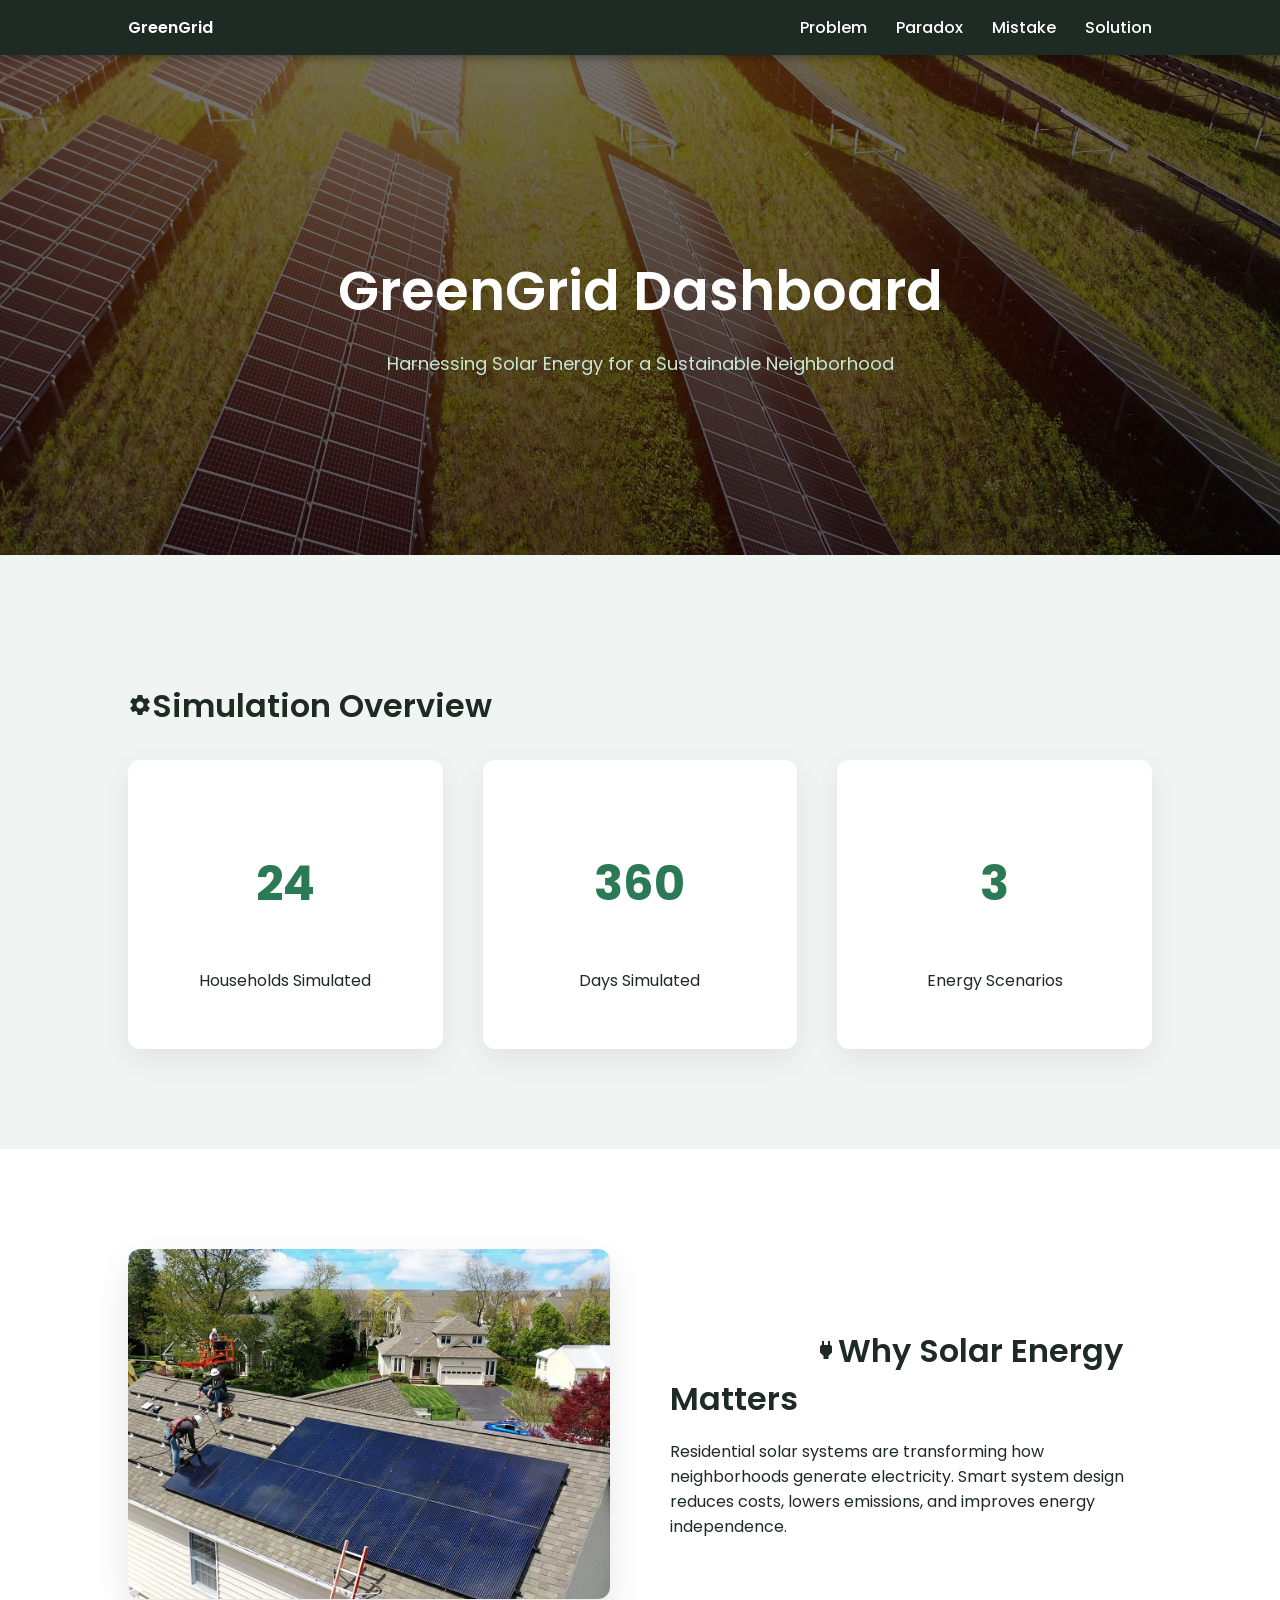
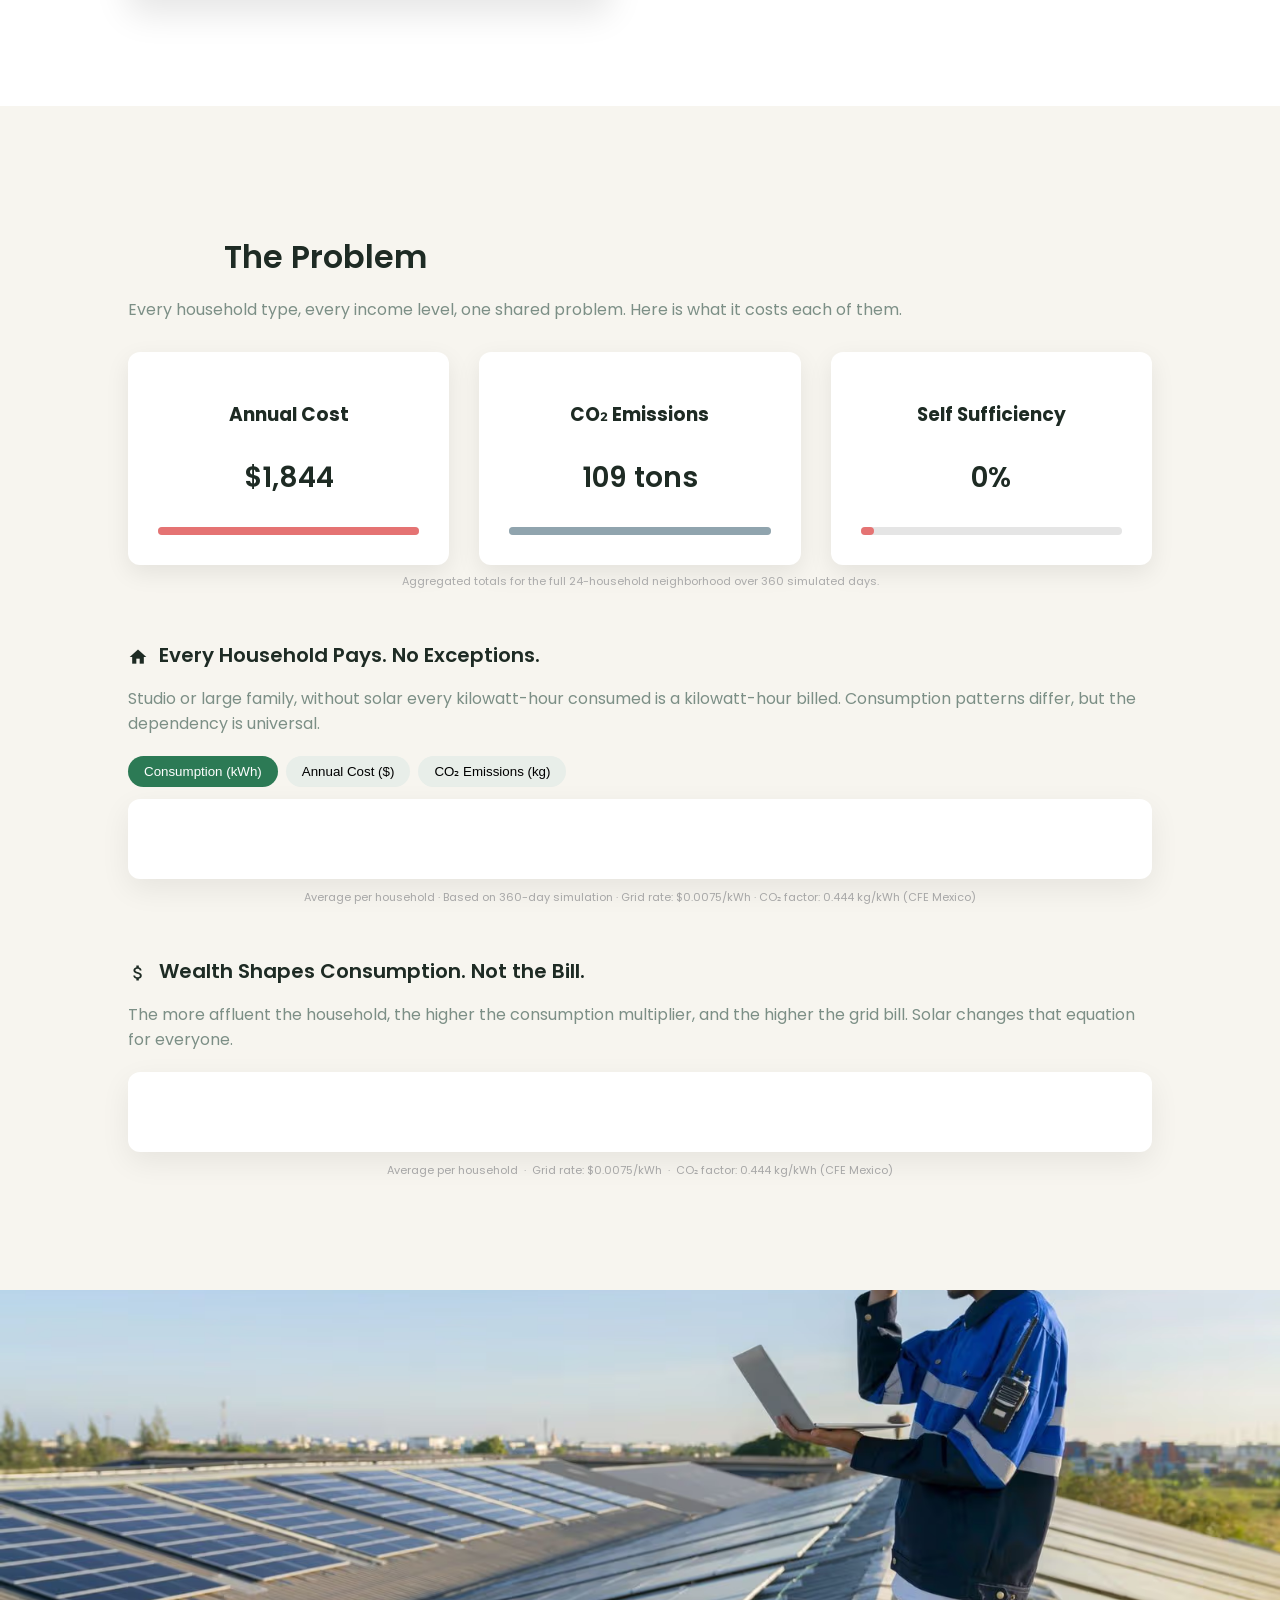
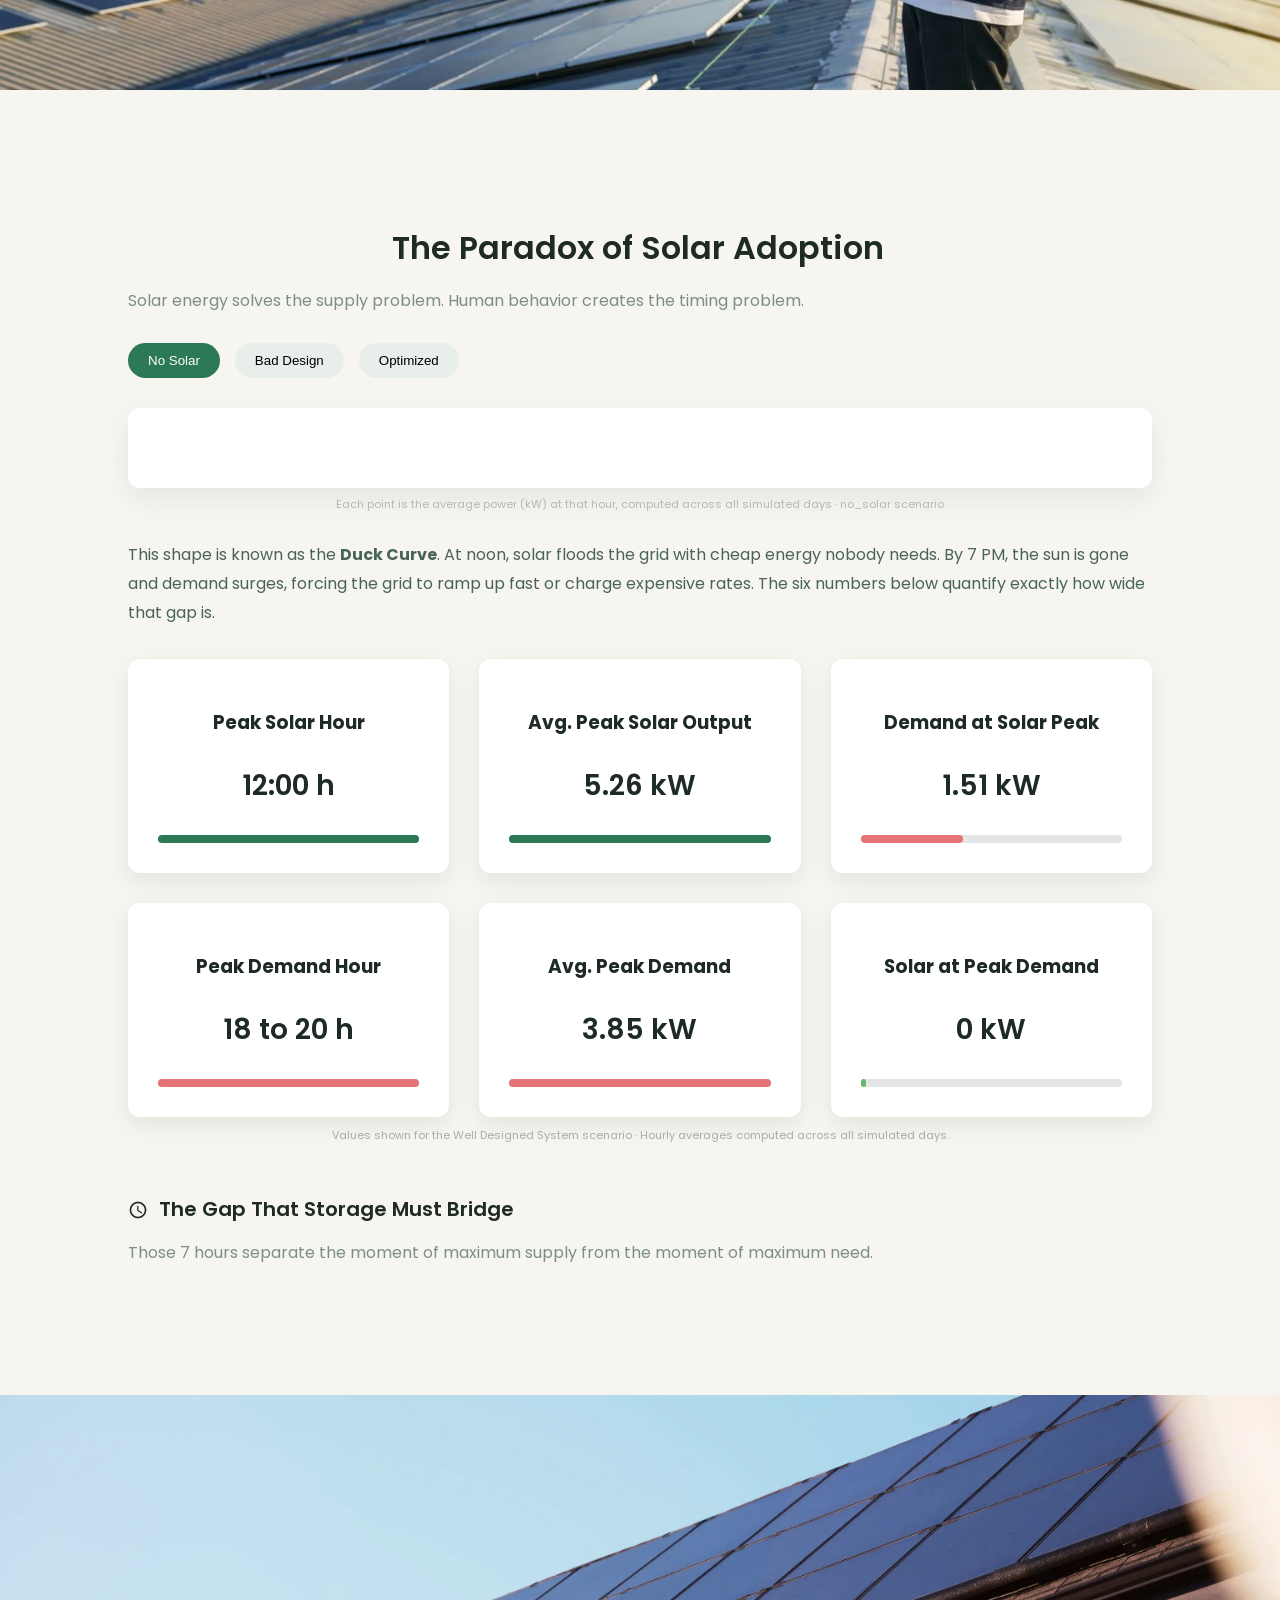
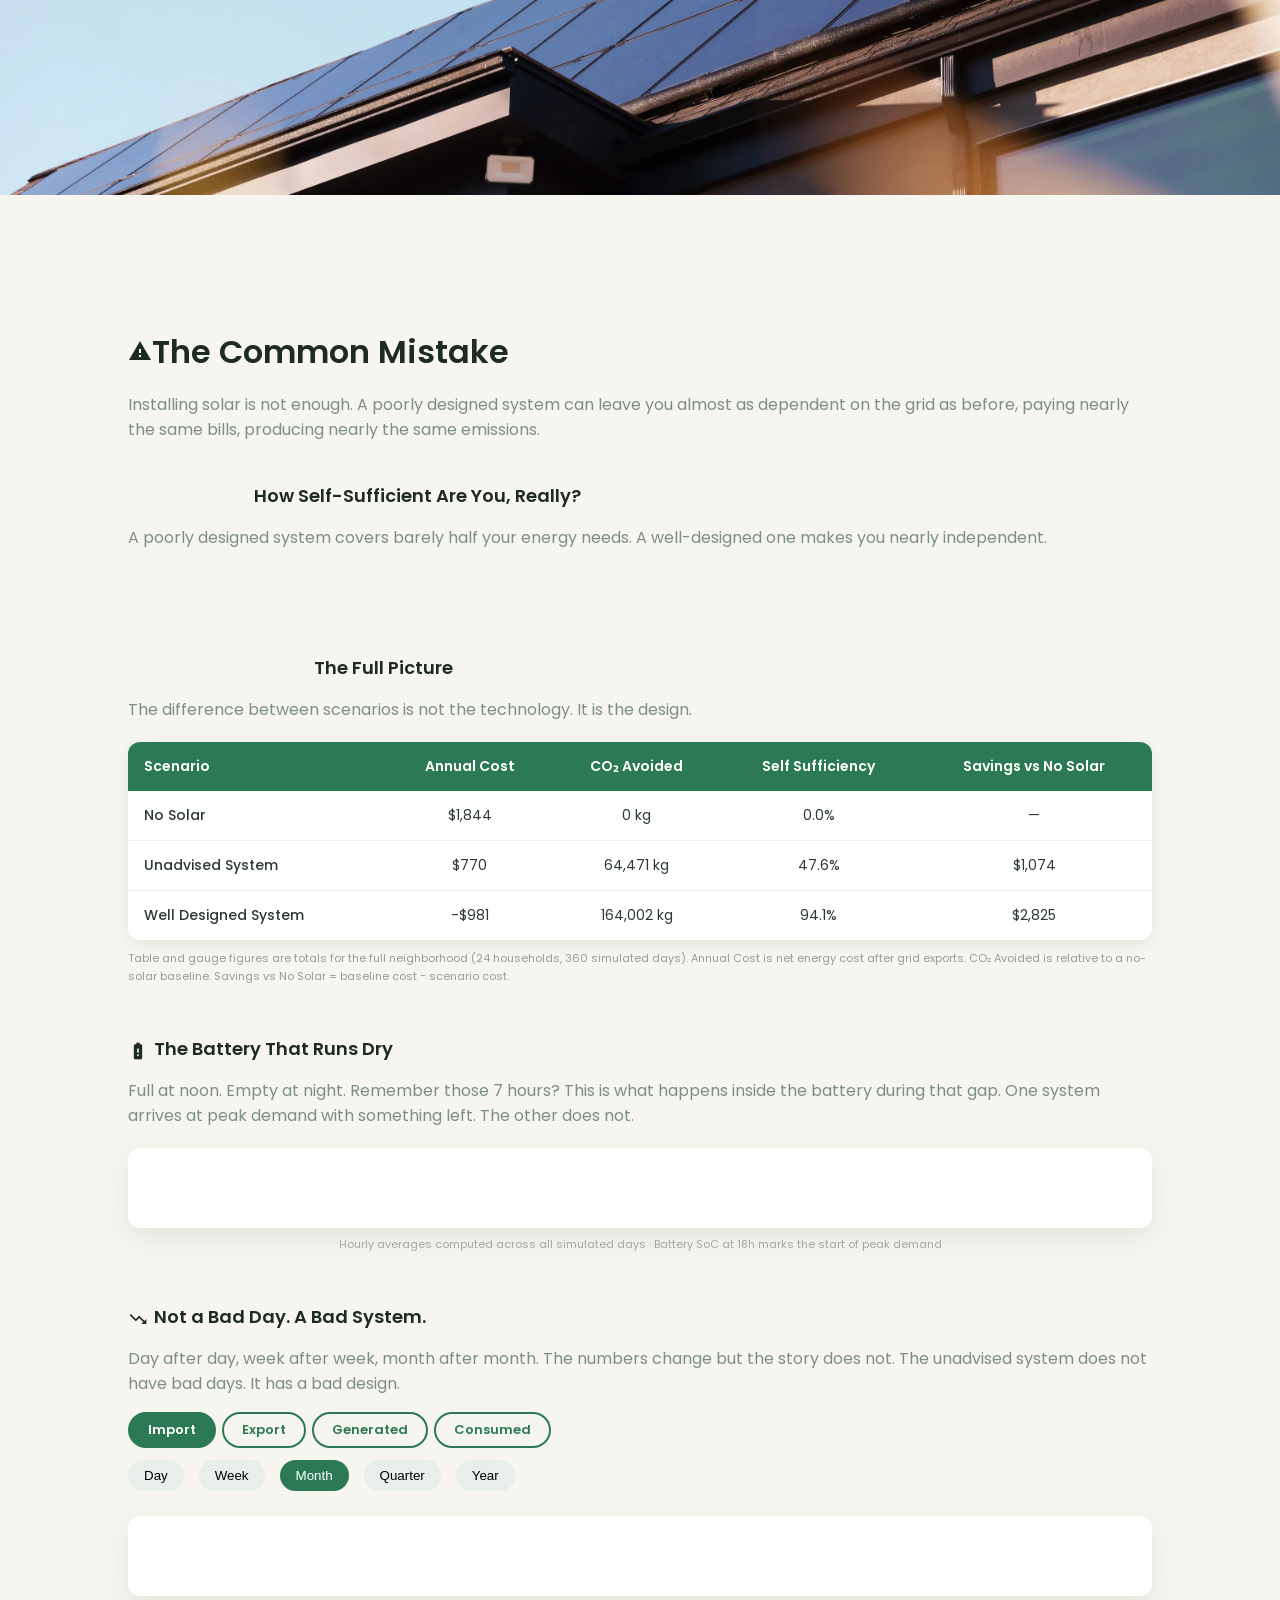
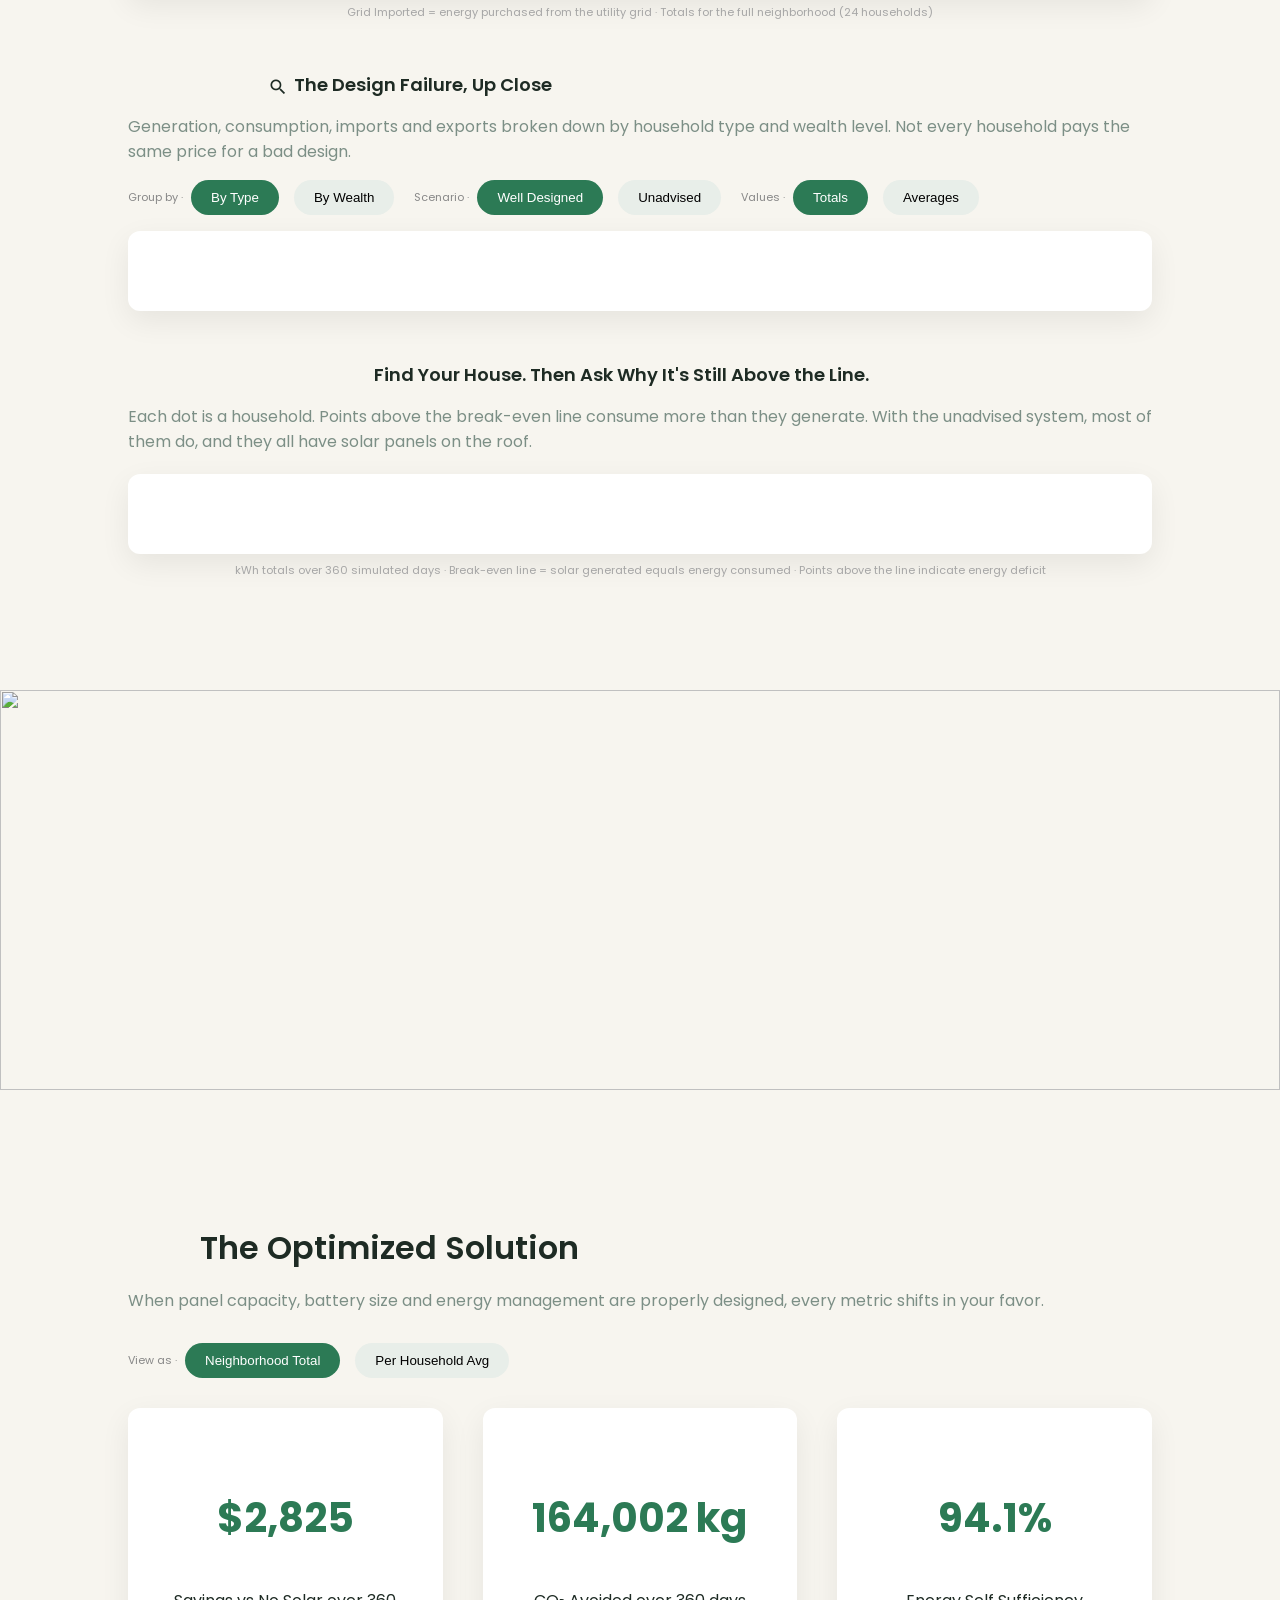
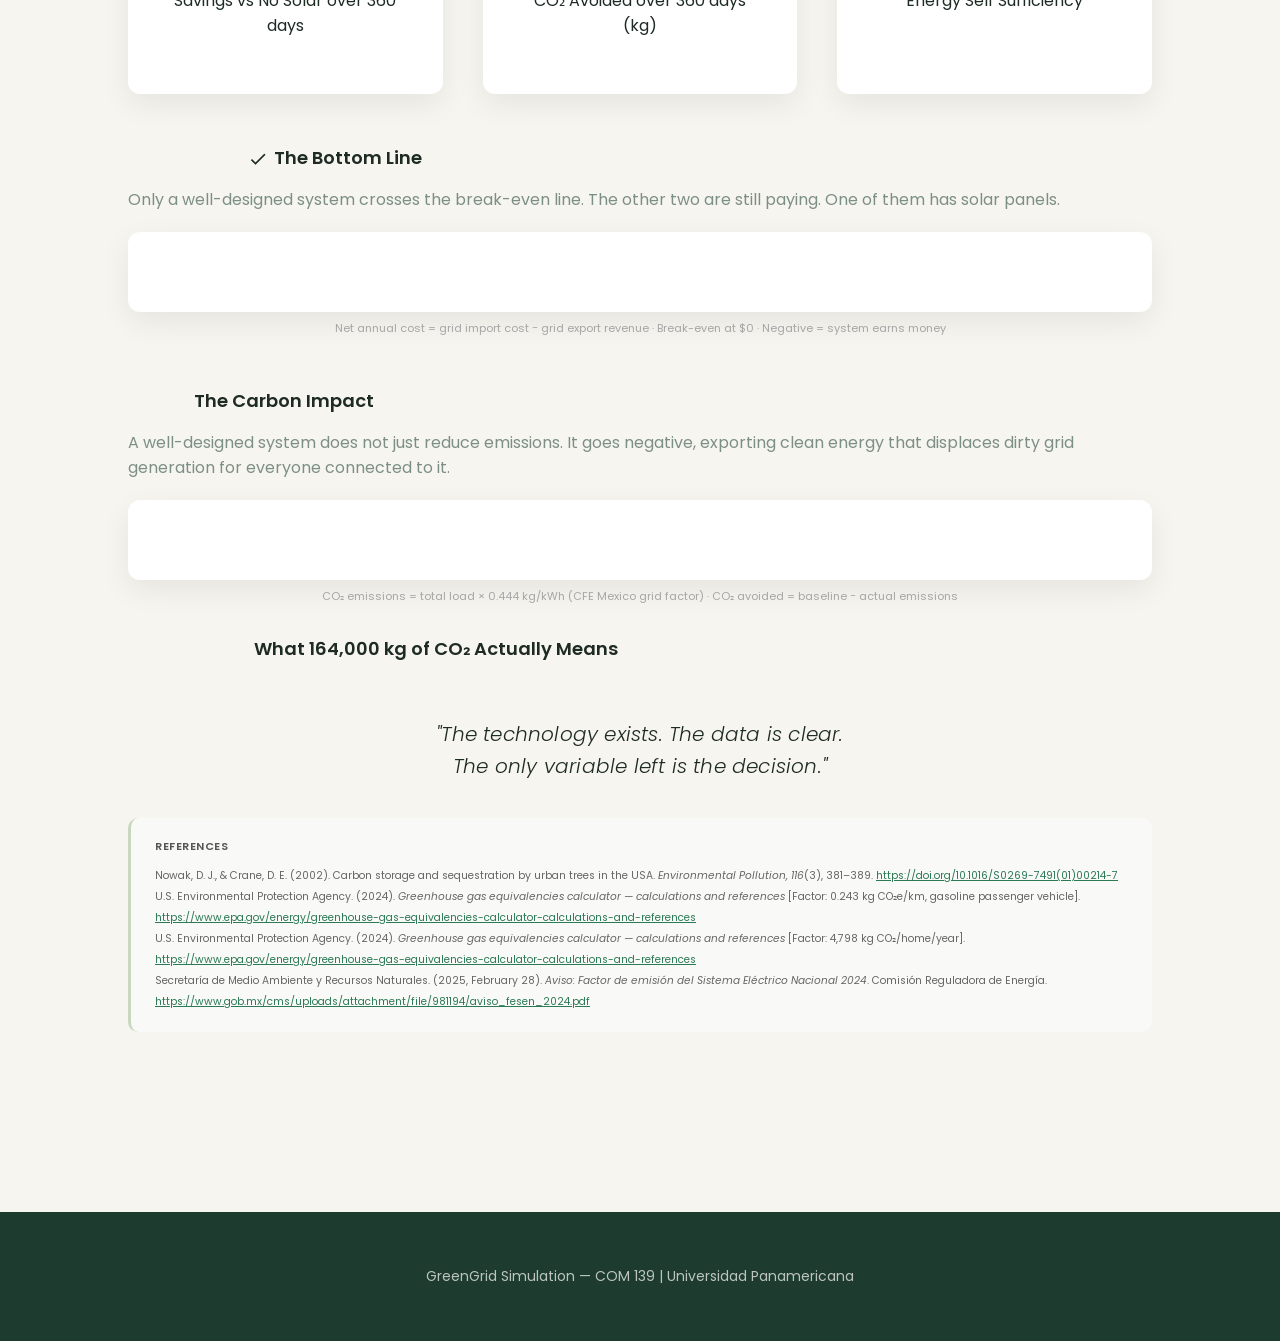
==== commit 98c18f5a: "Main/IndexOptimization" ====
--- a/Dashboard/index.html
+++ b/Dashboard/index.html
@@ -189,6 +189,10 @@
   <div id="batterySocChart" class="chart"></div>
   <p style="font-size:11px;color:#aaa;margin-top:8px;text-align:center;font-family:Poppins,sans-serif;">Hourly averages computed across all simulated days · Battery SoC at 18h marks the start of peak demand</p>
 
+  <!-- Hidden containers required by wireScenarioToggle / renderNoSolarDuck -->
+  <div id="duckCurve" style="display:none;"></div>
+  <span id="duck-source-note" style="display:none;"></span>
+
   <h3 style="font-size:18px;font-weight:600;margin:50px 0 6px;color:#1e2b24;"><span class="material-icons section-icon" style="font-size:20px;vertical-align:middle;margin-right:6px;">trending_down</span>Not a Bad Day. A Bad System.</h3>
   <p class="section-subtitle" style="margin-bottom:16px;">Day after day, week after week, month after month. The numbers change but the story does not. The unadvised system does not have bad days. It has a bad design.</p>
 
@@ -196,7 +200,7 @@
     <button class="metric-tab active" data-metric="import">Import</button>
     <button class="metric-tab" data-metric="export">Export</button>
     <button class="metric-tab" data-metric="generated">Generated</button>
-    <button class="metric-tab" data-metric="consumed">Consumed</button>
+    <button class="metric-tab" data-metric="load">Consumed</button>
   </div>
 
   <div class="time-filter" id="mistakeTimeFilter">
@@ -309,6 +313,12 @@
   <p>GreenGrid Simulation — COM 139 | Universidad Panamericana</p>
 </footer>
 
-<script src="main.js"></script>
+<!-- Load order matters: core → charts → data (data.js triggers fetch + initDashboard) -->
+<script src="core.js" defer></script>
+<script src="charts-duck.js" defer></script>
+<script src="charts-household.js" defer></script>
+<script src="charts-analysis.js" defer></script>
+<script src="data.js" defer></script>
+
 </body>
 </html>
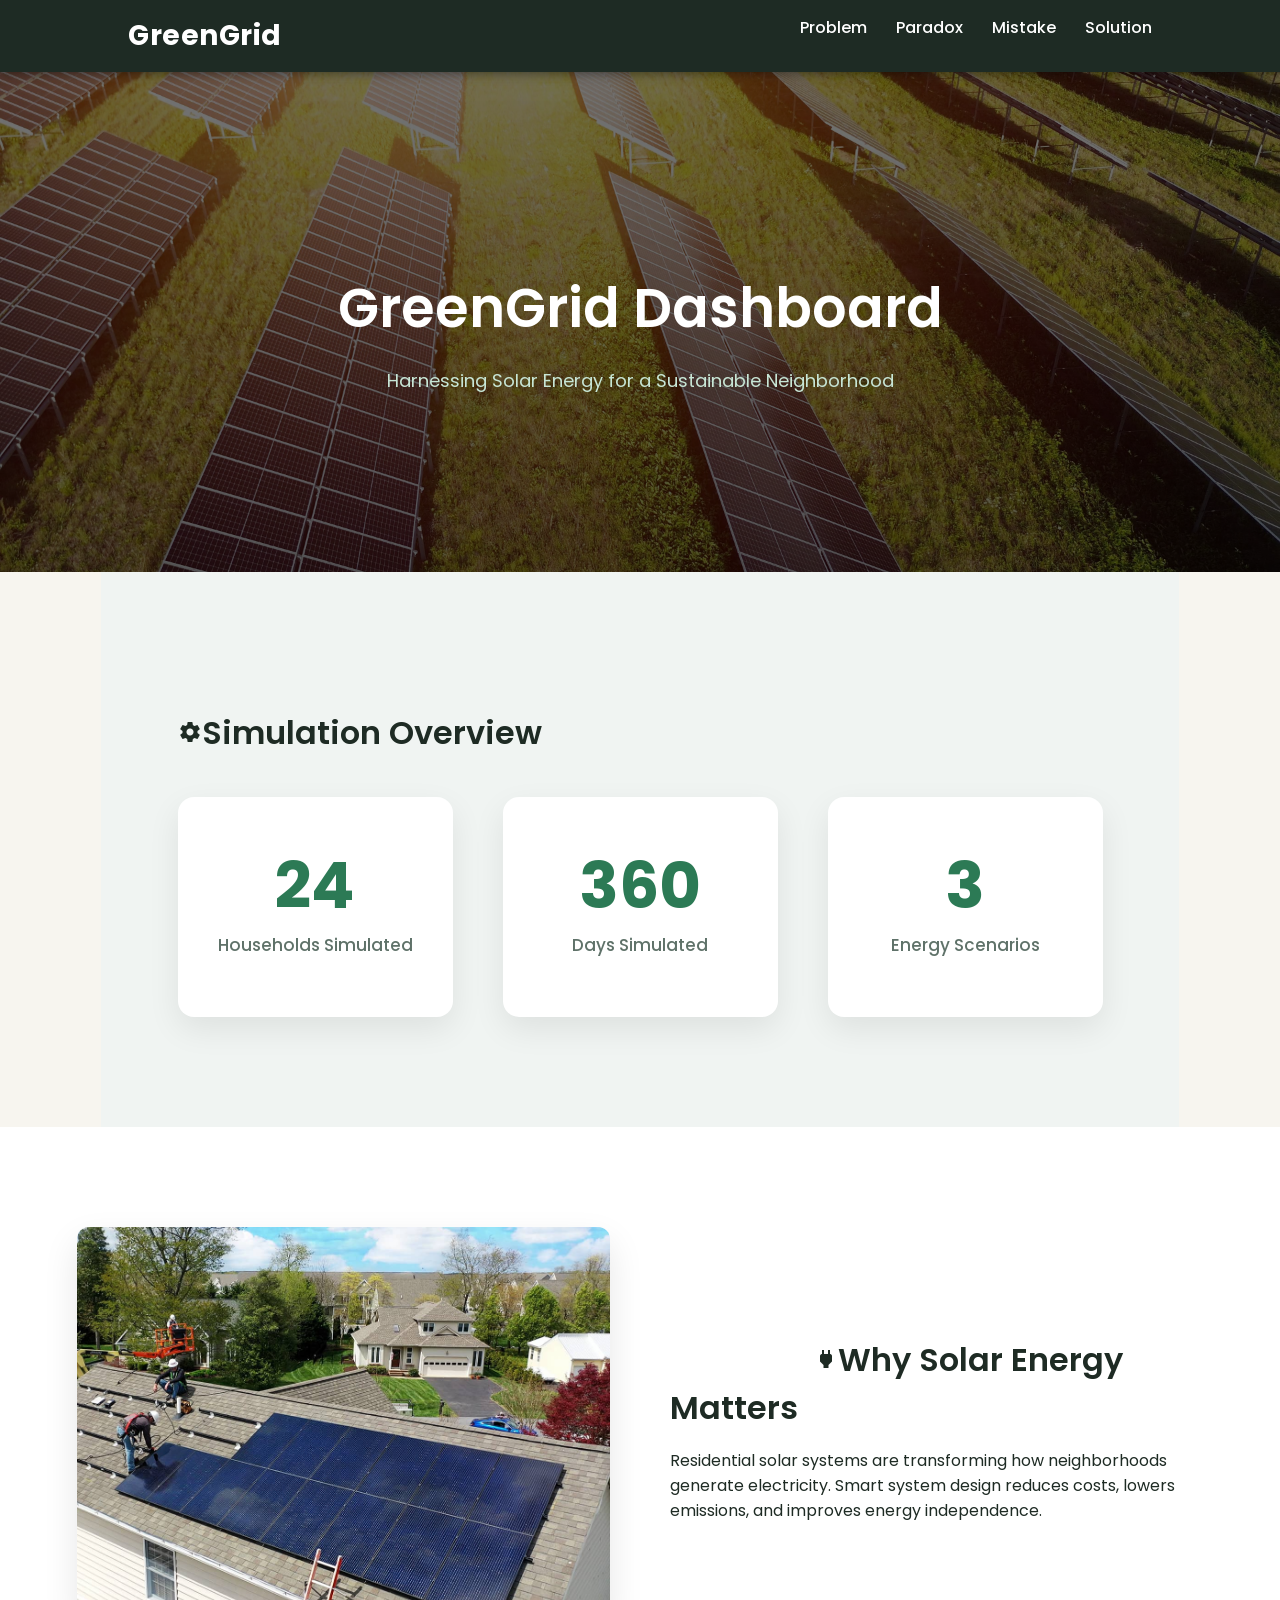
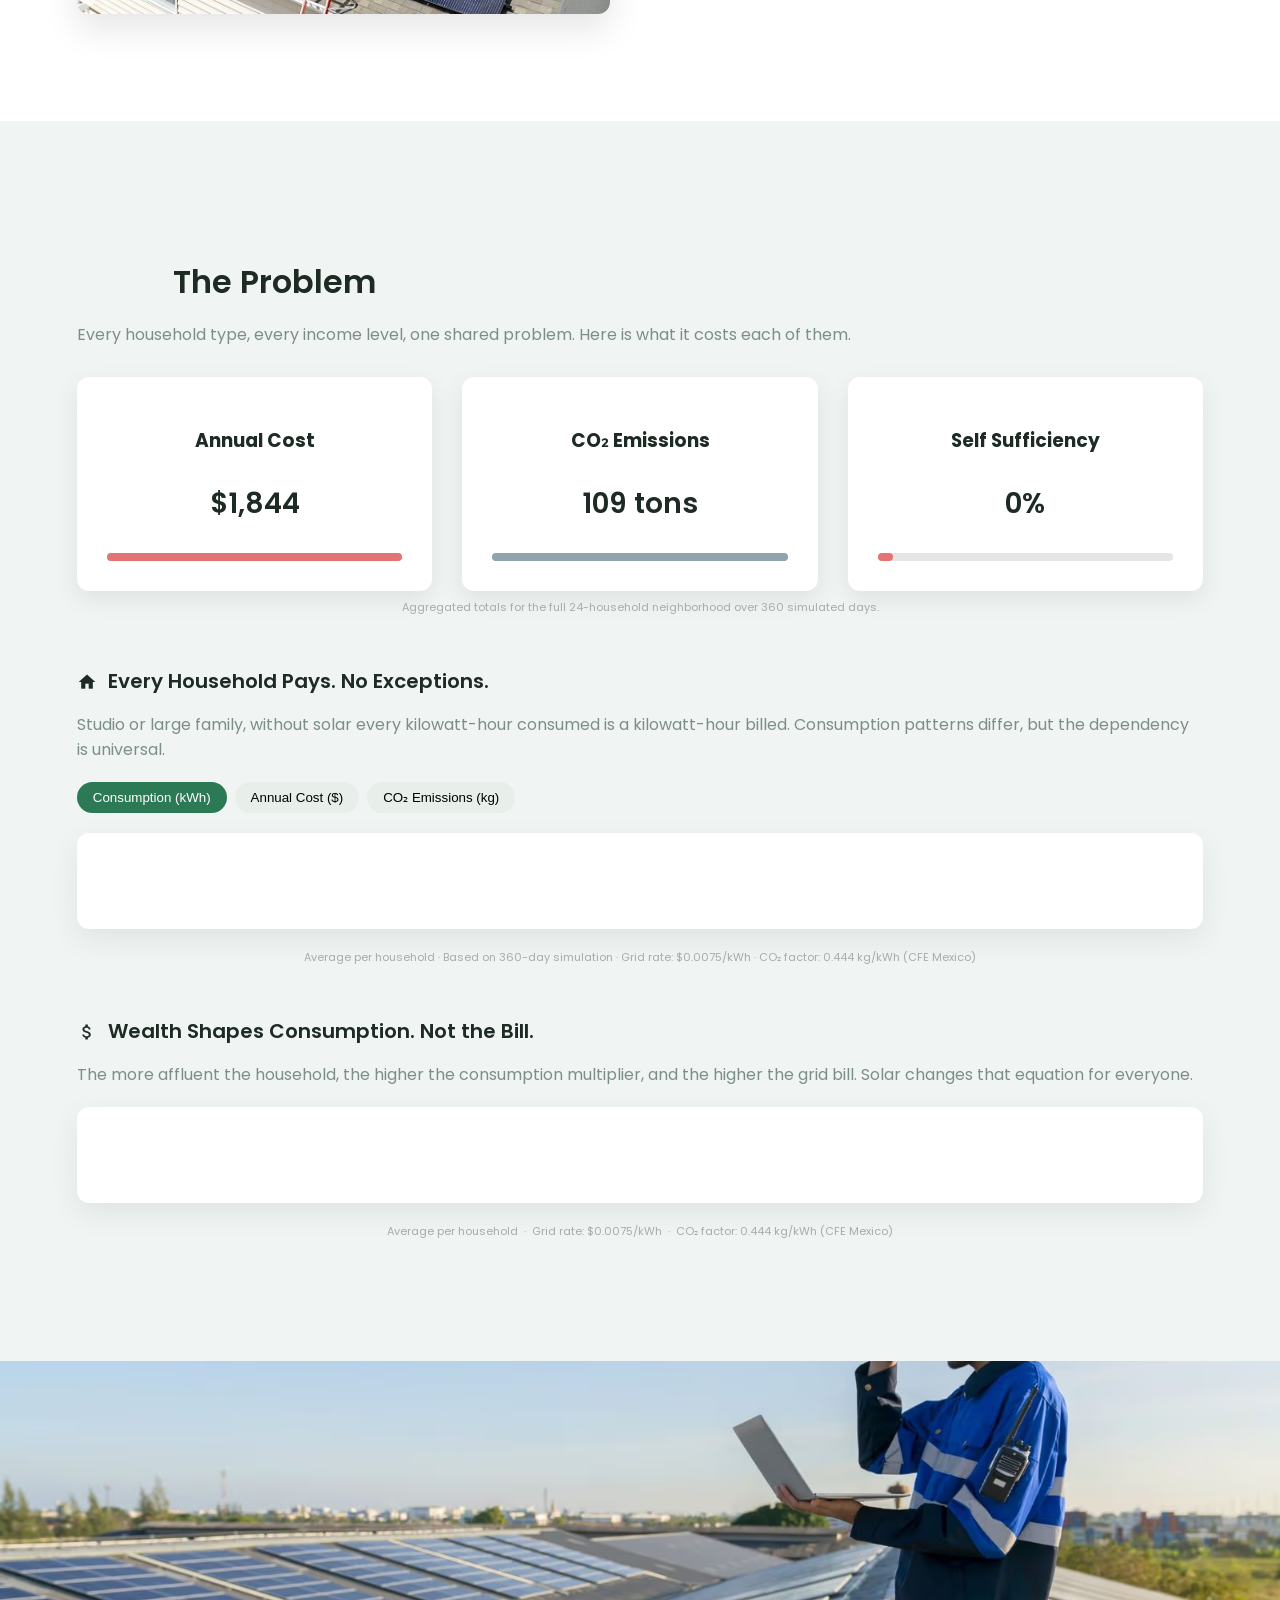
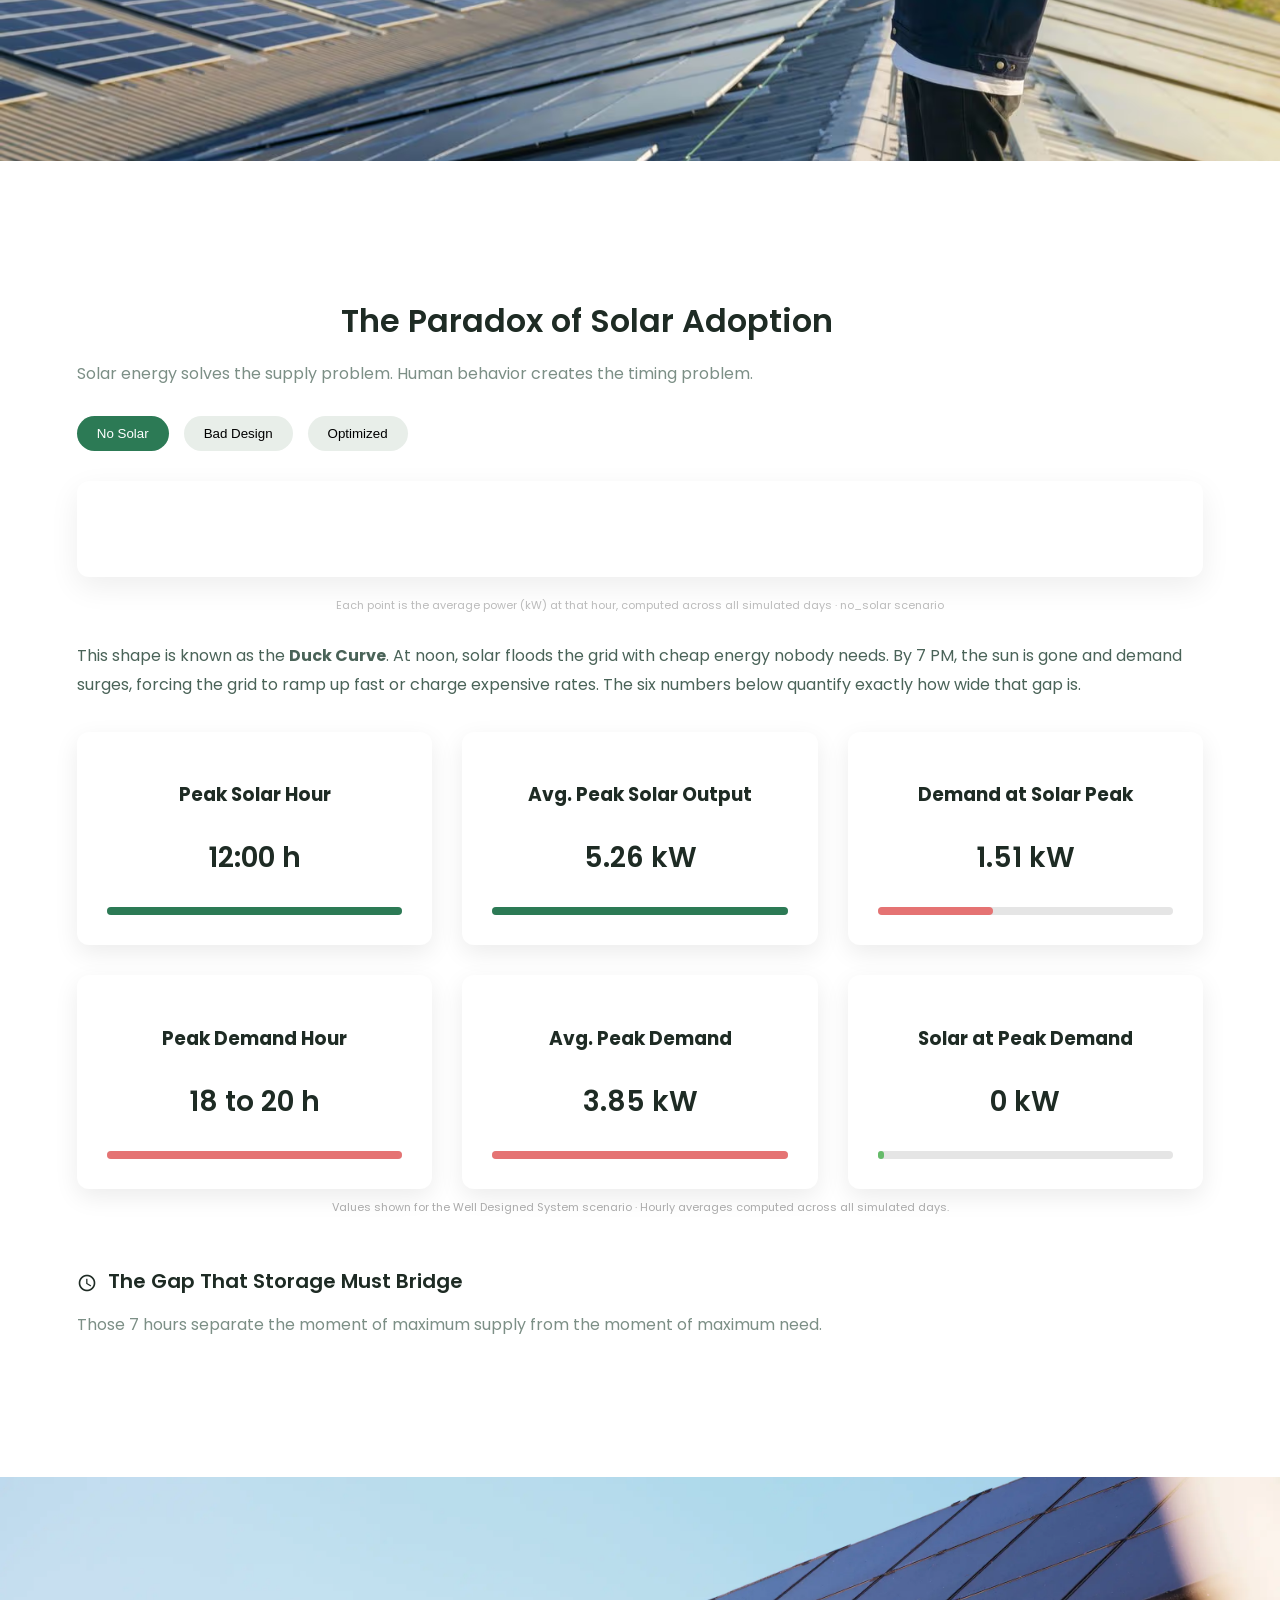
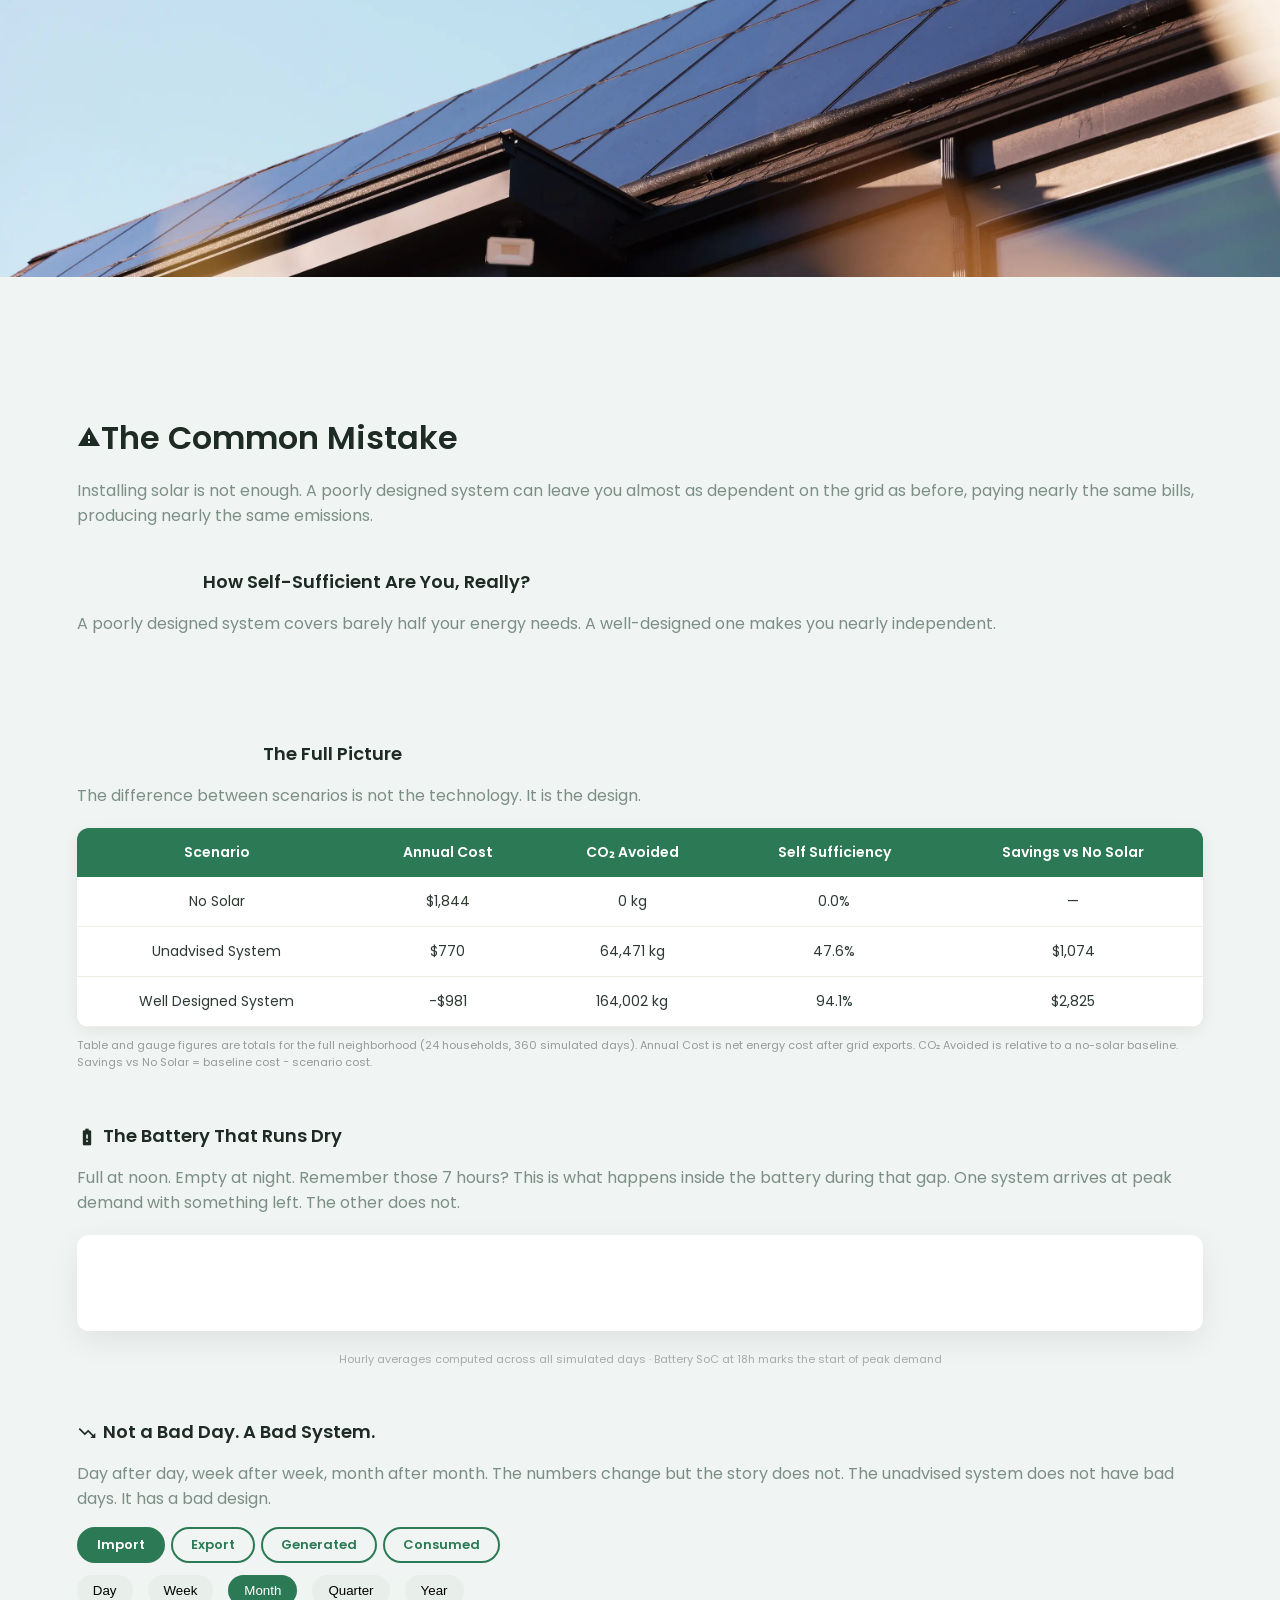
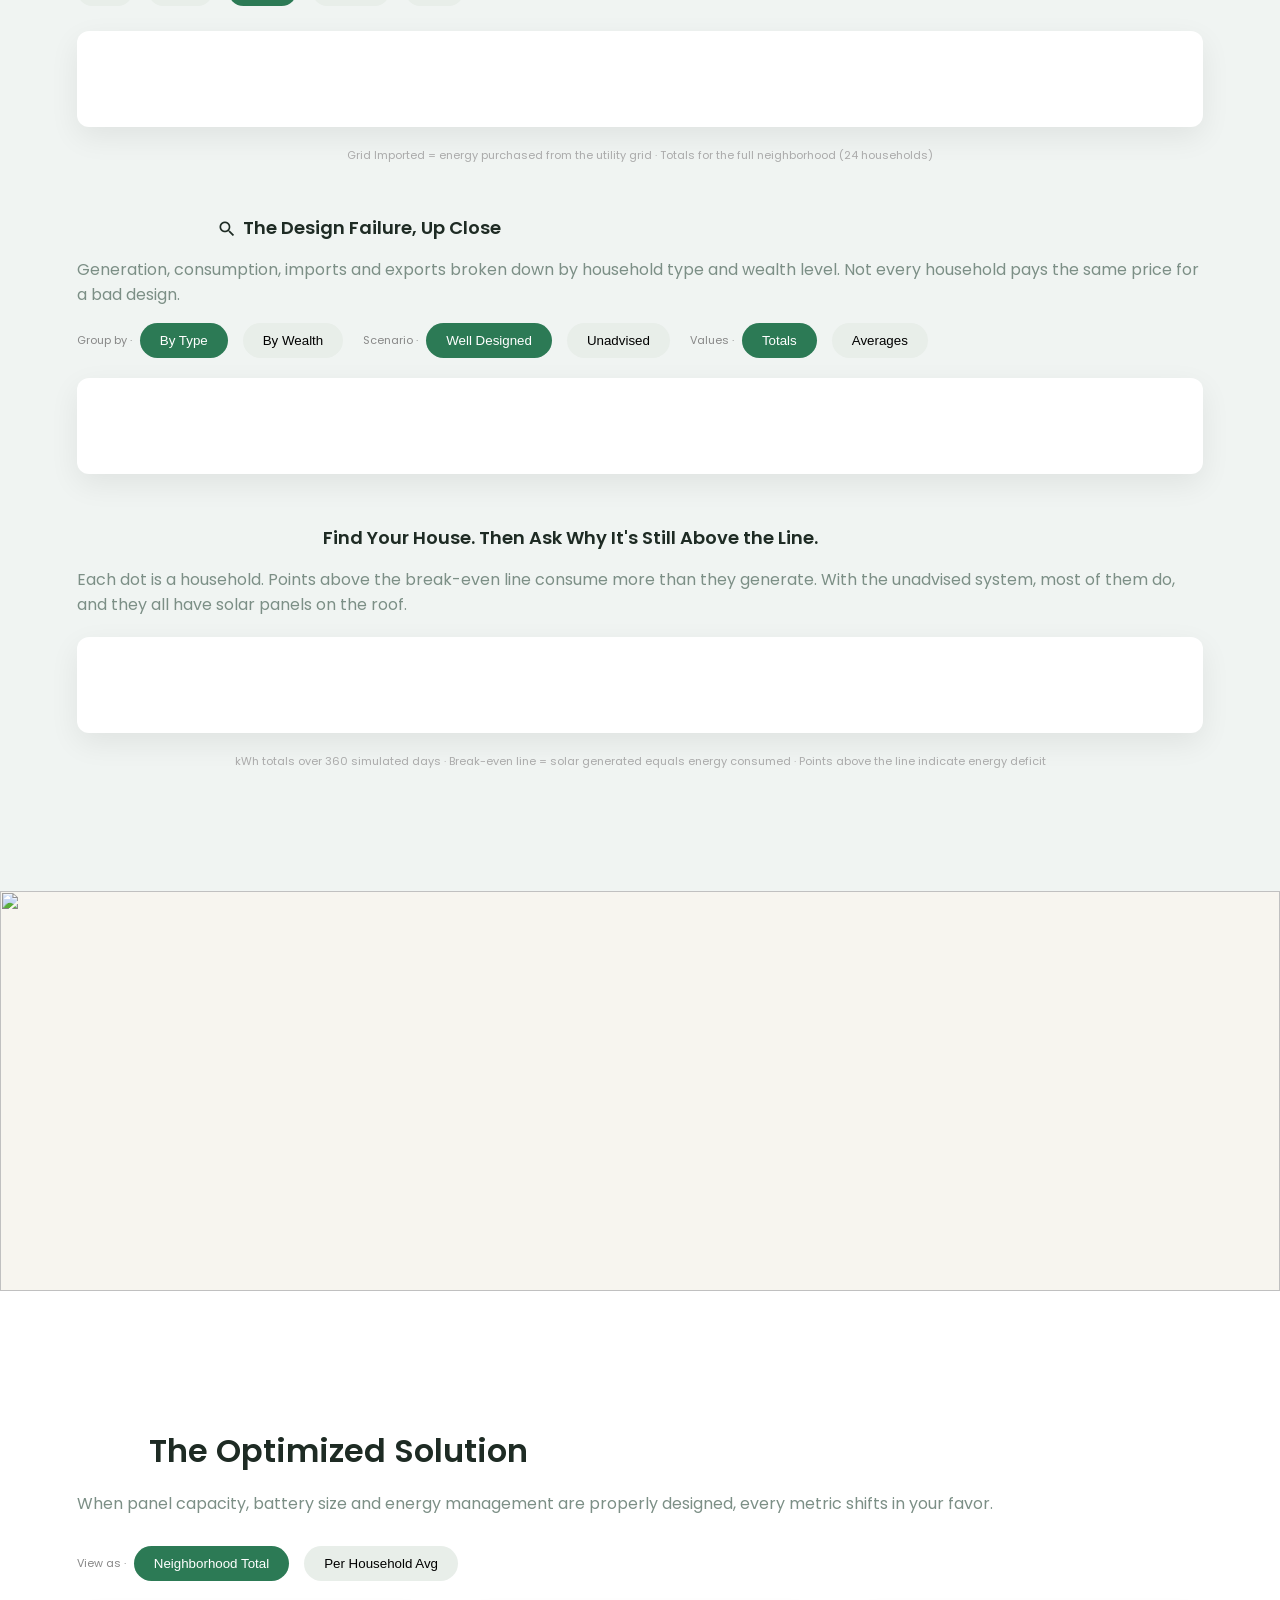
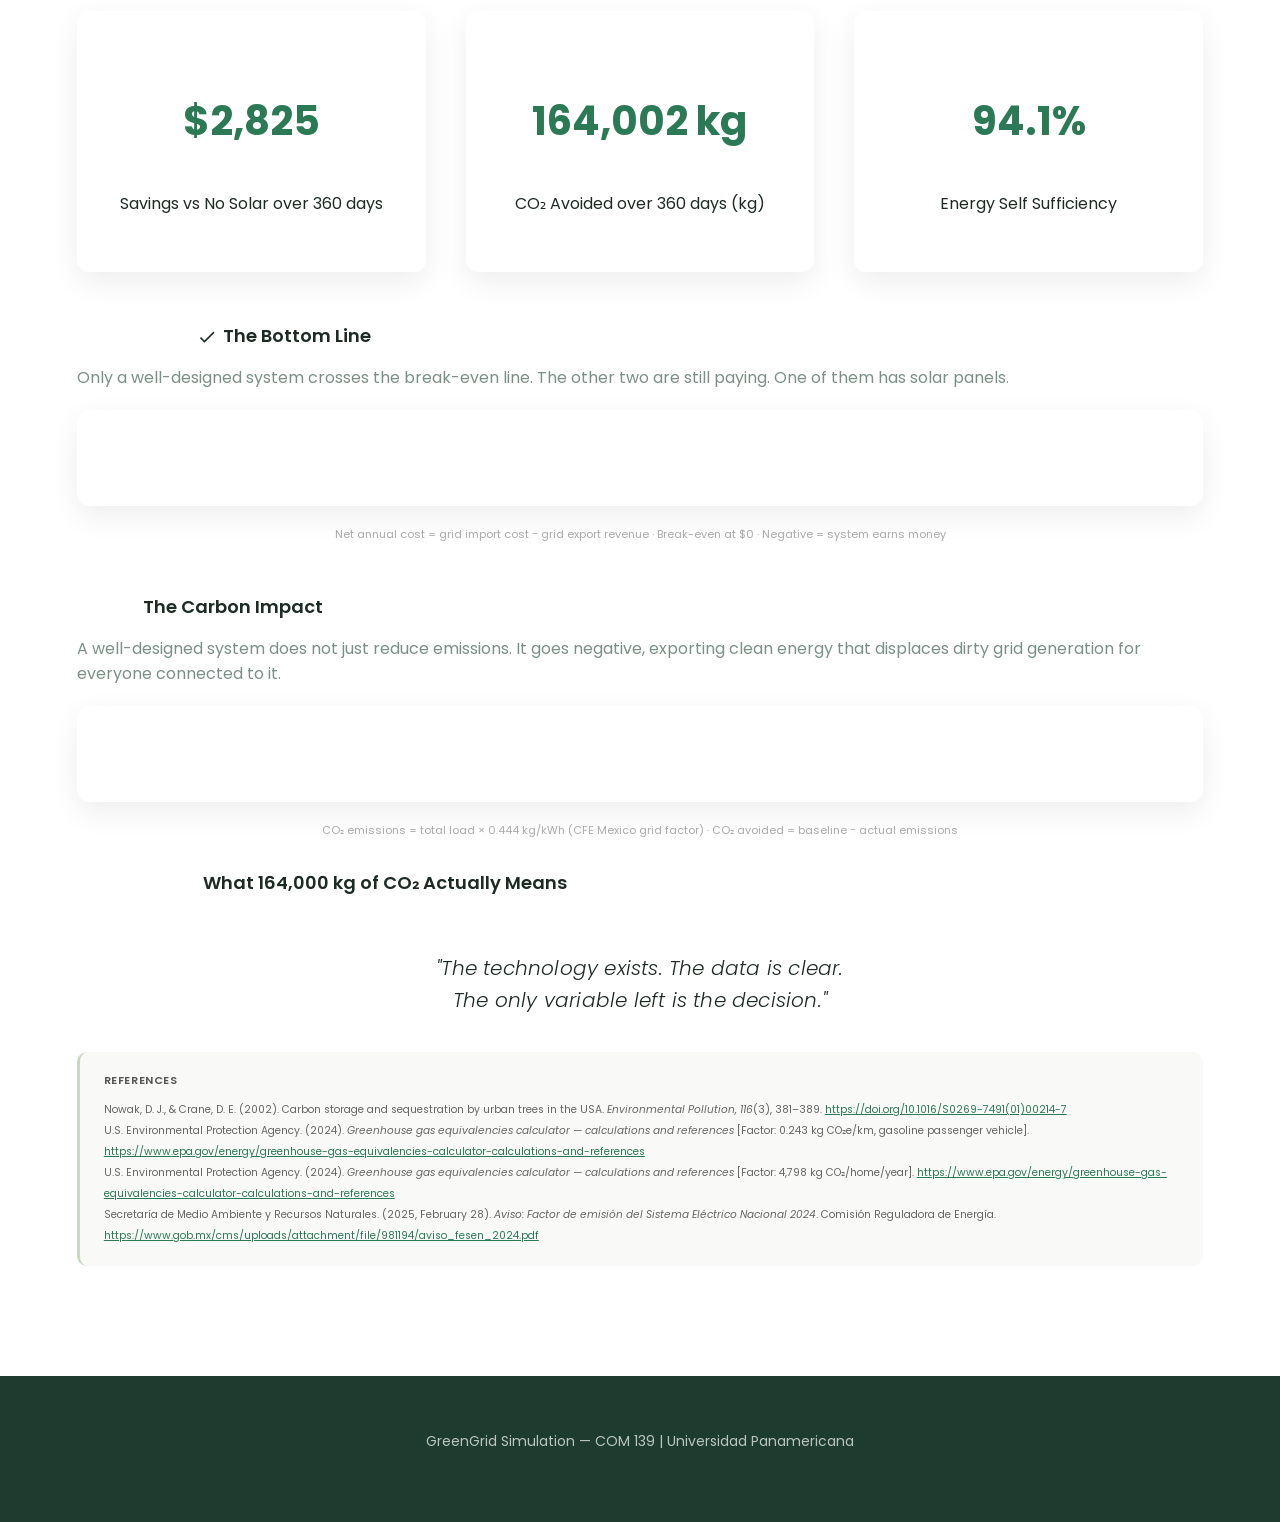
==== commit 32d8e1ba: "Page formatting, aesthetic details & personal reflection" ====
--- a/Dashboard/index.html
+++ b/Dashboard/index.html
@@ -13,7 +13,7 @@
 
 <!-- NAVBAR -->
 <nav class="navbar">
-  <div class="nav-logo">GreenGrid</div>
+  <a href="#" class="nav-logo">GreenGrid</a>
   <div class="nav-links">
     <a href="#problem">Problem</a>
     <a href="#paradox">Paradox</a>
--- a/Dashboard/style.css
+++ b/Dashboard/style.css
@@ -3,12 +3,23 @@
 margin:0;
 background:#f7f5ef;
 color:#1e2b24;
-}
-
-
+min-height:100vh;
+display:flex;
+flex-direction:column;
+}
+
+html, body{
+min-height:100%;
+overflow-x:hidden;
+}
+
+section, div, footer, img{
+box-sizing:border-box;
+}
+
+/* HERO */
 
 .hero{
-
 background-image:linear-gradient(
 rgba(0,0,0,0.55),
 rgba(0,0,0,0.65)
@@ -21,171 +32,183 @@
 padding:160px 20px;
 text-align:center;
 color:white;
-
+margin-top:72px;
 }
 
 .hero h1{
-
 font-size:54px;
 font-weight:600;
 margin-bottom:10px;
-
 }
 
 .hero p{
-
 font-size:18px;
 color:#c8e6d6;
-
-}
-
-
+}
+
+/* INTRO */
 
 .intro{
-
-padding:100px 10%;
-background:white;
-
+padding:100px 6%;
+background:white;
 }
 
 .intro-grid{
-
 display:grid;
 grid-template-columns:1fr 1fr;
 gap:60px;
 align-items:center;
-
 }
 
 .intro-img{
-
 width:100%;
 border-radius:12px;
 box-shadow:0 15px 35px rgba(0,0,0,0.1);
-
-}
-
-
-
-.divider{
-
-height:1px;
-background:linear-gradient(to right, transparent, #d8d8d8, transparent);
-margin:80px auto;
-width:60%;
-
-}
-
-
+}
+
+/* SIMULATION OVERVIEW */
+
+.simulation-info{
+background:#e8f1ed;
+padding:120px 6%;
+}
+
+.simulation-grid{
+display:grid;
+grid-template-columns:repeat(3,1fr);
+gap:50px;
+margin-top:40px;
+align-items:stretch;
+}
+
+.sim-card{
+background:white;
+padding:55px 40px;
+text-align:center;
+border-radius:16px;
+box-shadow:0 12px 32px rgba(0,0,0,0.08);
+min-height:220px;
+display:flex;
+flex-direction:column;
+justify-content:center;
+transition:all .25s ease;
+}
+
+.sim-card:hover{
+transform:translateY(-6px);
+box-shadow:0 18px 38px rgba(0,0,0,0.1);
+}
+
+.sim-card h3{
+font-size:64px;
+color:#2c7a55;
+margin:0 0 14px;
+line-height:1;
+font-weight:700;
+}
+
+.sim-card p{
+font-size:17px;
+color:#5f7269;
+margin:0;
+font-weight:500;
+line-height:1.6;
+}
+
+/* ACT SECTIONS */
 
 .act{
-
-padding:100px 10%;
-max-width:1200px;
+padding:110px 6%;
+max-width:1380px;
 margin:auto;
-
-}
-
-
+}
+
+.act:nth-of-type(even){
+background:#ffffff;
+}
+
+.act:nth-of-type(odd){
+background:#f0f4f2;
+}
+
+/* TITLES */
 
 h2{
-
 font-size:32px;
 font-weight:600;
 margin-bottom:10px;
 color:#1e2b24;
-
-}
-
-
+}
 
 .section-subtitle{
-
 color:#7c8f86;
 margin-bottom:30px;
-
-}
-
-
+}
+
+/* CHART */
 
 .chart{
-
-background:white;
-border-radius:12px;
-padding:40px;
+background:white;
+border-radius:12px;
+padding:48px;
 box-shadow:0 10px 30px rgba(0,0,0,0.07);
 transition:all .3s ease;
-
+margin-top:20px;
+margin-bottom:20px;
 }
 
 .chart:hover{
-
 transform:translateY(-5px);
 box-shadow:0 15px 35px rgba(0,0,0,0.1);
-
-}
-
-
+}
+
+/* KPI */
 
 .kpi-grid{
-
 display:grid;
 grid-template-columns:repeat(3,1fr);
 gap:30px;
-
-}
-
-
+margin-top:30px;
+}
 
 .kpi-card{
-
 background:white;
 border-radius:12px;
 padding:30px;
 box-shadow:0 8px 25px rgba(0,0,0,0.08);
 text-align:center;
-
 }
 
 .kpi-card p{
-
 font-size:28px;
 font-weight:600;
-
-}
-
-
+}
+
+/* PROGRESS */
 
 .progress-bar{
-
 width:100%;
 height:8px;
 background:#e5e5e5;
 border-radius:5px;
 margin-top:15px;
-
 }
 
 .progress-fill{
-
 height:100%;
 background:#2c7a55;
 border-radius:5px;
-
-}
-
-
+}
+
+/* SCENARIO BUTTONS */
 
 .scenario-toggle{
-
 display:flex;
 gap:15px;
 margin-bottom:30px;
-
 }
 
 .scenario-btn{
-
 padding:10px 20px;
 border:none;
 border-radius:20px;
@@ -193,211 +216,203 @@
 cursor:pointer;
 font-weight:500;
 transition:all .2s ease;
-
 }
 
 .scenario-btn:hover{
-
 background:#dfe7e3;
-
 }
 
 .scenario-btn.active{
-
-background:#2c7a55;
-color:white;
-
-}
-
-
+background:#2c7a55;
+color:white;
+}
+
+/* IMPACT */
 
 .impact{
-
-padding:100px 10%;
-background:#f0f4f2;
-
+padding:110px 6%;
+background:#e8f1ed;
 }
 
 .impact-grid{
-
 display:grid;
 grid-template-columns:repeat(3,1fr);
 gap:40px;
-
+margin-top:30px;
 }
 
 .impact-card{
-
 background:white;
 padding:40px;
 border-radius:12px;
 text-align:center;
 box-shadow:0 10px 30px rgba(0,0,0,0.07);
-
 }
 
 .impact-card h3{
-
 font-size:40px;
 color:#2c7a55;
-
-}
-
-
-
-.grid{
-
-display:grid;
-grid-template-columns:1fr 1fr;
-gap:40px;
-padding:80px 10%;
-max-width:1200px;
-margin:auto;
-
-}
-
-
+}
+
+/* VISUAL BANNER */
 
 .visual-banner{
-
 width:100%;
 overflow:hidden;
-
+display:block;
 }
 
 .visual-banner img{
-
 width:100%;
 height:400px;
 object-fit:cover;
-
-}
-
-
+display:block;
+}
+
+/* VISUAL SECTION */
 
 .visual-section{
-
-padding:100px 10%;
-background:white;
-
+padding:110px 6%;
+background:white;
 }
 
 .visual-grid{
-
 display:grid;
 grid-template-columns:1fr 1fr;
 gap:60px;
 align-items:center;
-
 }
 
 .visual-grid img{
-
 width:100%;
 border-radius:12px;
 box-shadow:0 15px 35px rgba(0,0,0,0.1);
-
-}
-
-
-
-footer{
-
-background:#1d3b2f;
-color:white;
-text-align:center;
-padding:40px;
-margin-top:80px;
-
-}
-
-footer p{
-
-opacity:.7;
+}
+
+/* TABLE */
+
+.comparison-table{
+width:100%;
+border-collapse:collapse;
+border-radius:12px;
+overflow:hidden;
+box-shadow:0 4px 16px rgba(0,0,0,0.07);
+}
+
+.comparison-table th{
+background:#2c7a55;
+color:white;
+padding:14px 16px;
+text-align:center;
 font-size:14px;
-
-}
-
-
-
-.chart{
-
-opacity:0;
-transform:translateY(20px);
-animation:fadeUp .8s ease forwards;
-
-}
-
-@keyframes fadeUp{
-
-to{
-
-opacity:1;
-transform:translateY(0);
-
-}
-
+font-weight:600;
+}
+
+.comparison-table td{
+padding:14px 16px;
+border-bottom:1px solid #f0ede6;
+background:white;
+font-size:14px;
+text-align:center;
+color:#2d3a32;
+}
+
+.comparison-table tr:hover td{
+background:#f7f5ef;
 }
 
 /* NAVBAR */
 
 .navbar{
-
-position:sticky;
+position:fixed;
 top:0;
+left:0;
+width:100%;
 background:#1e2b24;
 display:flex;
 justify-content:space-between;
 padding:15px 10%;
 box-shadow:0 2px 10px rgba(0,0,0,0.4);
-z-index:100;
-
+z-index:1000;
+box-sizing:border-box;
 }
 
 .nav-logo{
-
-font-weight:600;
-color:white;
-
+font-weight:700;
+color:white;
+font-size:28px;
+letter-spacing:0.5px;
+text-decoration:none;
 }
 
 .nav-links a{
-
 margin-left:25px;
 text-decoration:none;
 color:white;
 font-weight:500;
-
-}
-
-
+}
+
+html{
+scroll-behavior:smooth;
+}
+
+/* BACK TO TOP BUTTON */
+
+#backToTop{
+position:fixed;
+bottom:30px;
+right:30px;
+width:52px;
+height:52px;
+border:none;
+border-radius:50%;
+background:#2c7a55;
+color:white;
+font-size:24px;
+font-weight:700;
+cursor:pointer;
+box-shadow:0 10px 25px rgba(0,0,0,0.18);
+z-index:1100;
+opacity:0;
+visibility:hidden;
+transform:translateY(10px);
+transition:all 0.25s ease;
+}
+
+#backToTop:hover{
+background:#246646;
+transform:translateY(-3px);
+box-shadow:0 14px 28px rgba(0,0,0,0.22);
+}
+
+#backToTop.show{
+opacity:1;
+visibility:visible;
+transform:translateY(0);
+}
 
 /* TIME FILTER */
 
 .time-filter{
-
 display:flex;
 gap:15px;
 margin-bottom:25px;
-
 }
 
 .time-btn{
-
 padding:8px 16px;
 border:none;
 background:#e8eee9;
 border-radius:20px;
 cursor:pointer;
-
 }
 
 .time-btn.active{
-
-background:#2c7a55;
-color:white;
-
-}
+background:#2c7a55;
+color:white;
+}
+
+/* METRIC TABS */
 
 .metric-tabs{
 display:flex;
@@ -427,89 +442,20 @@
 background:#e8eee9;
 }
 
-
-
-/* COMPARISON TABLE */
-
-.comparison{
-
-padding:100px 10%;
-background:white;
-
-}
-
-.comparison-table{
-  width:100%;
-  border-collapse:collapse;
-  border-radius:12px;
-  overflow:hidden;
-  box-shadow:0 4px 16px rgba(0,0,0,0.07);
-}
-
-.comparison-table th{
-  background:#2c7a55;
-  color:white;
-  padding:14px 16px;
-  text-align:center;
-  font-size:14px;
-  font-weight:600;
-}
-
-.comparison-table th:first-child{
-  text-align:left;
-}
-
-.comparison-table td{
-  padding:14px 16px;
-  border-bottom:1px solid #f0ede6;
-  background:white;
-  font-size:14px;
-  text-align:center;
-  color:#2d3a32;
-}
-
-.comparison-table td:first-child{
-  text-align:left;
-  font-weight:500;
-}
-
-.comparison-table tr:last-child td{
-  border-bottom:none;
-}
-
-.comparison-table tr:hover td{
-  background:#f7f5ef;
-}
-
-
-.simulation-grid{
-
-display:grid;
-grid-template-columns:repeat(3,1fr);
-gap:40px;
-margin-top:30px;
-
-}
-
-.sim-card{
-
-background:white;
-padding:40px;
-text-align:center;
-border-radius:12px;
-box-shadow:0 10px 30px rgba(0,0,0,0.07);
-
-}
-
-.sim-card h3{
-
-font-size:48px;
-color:#2c7a55;
-
-}
-
-.simulation-info{
-
-background:#f0f4f2;
-
+/* FOOTER */
+
+footer{
+background:#1d3b2f;
+color:white;
+text-align:center;
+padding:55px 40px 70px;
+margin-top:auto;
+display:block;
+width:100%;
+}
+
+footer p{
+opacity:.7;
+font-size:14px;
+margin:0;
 }
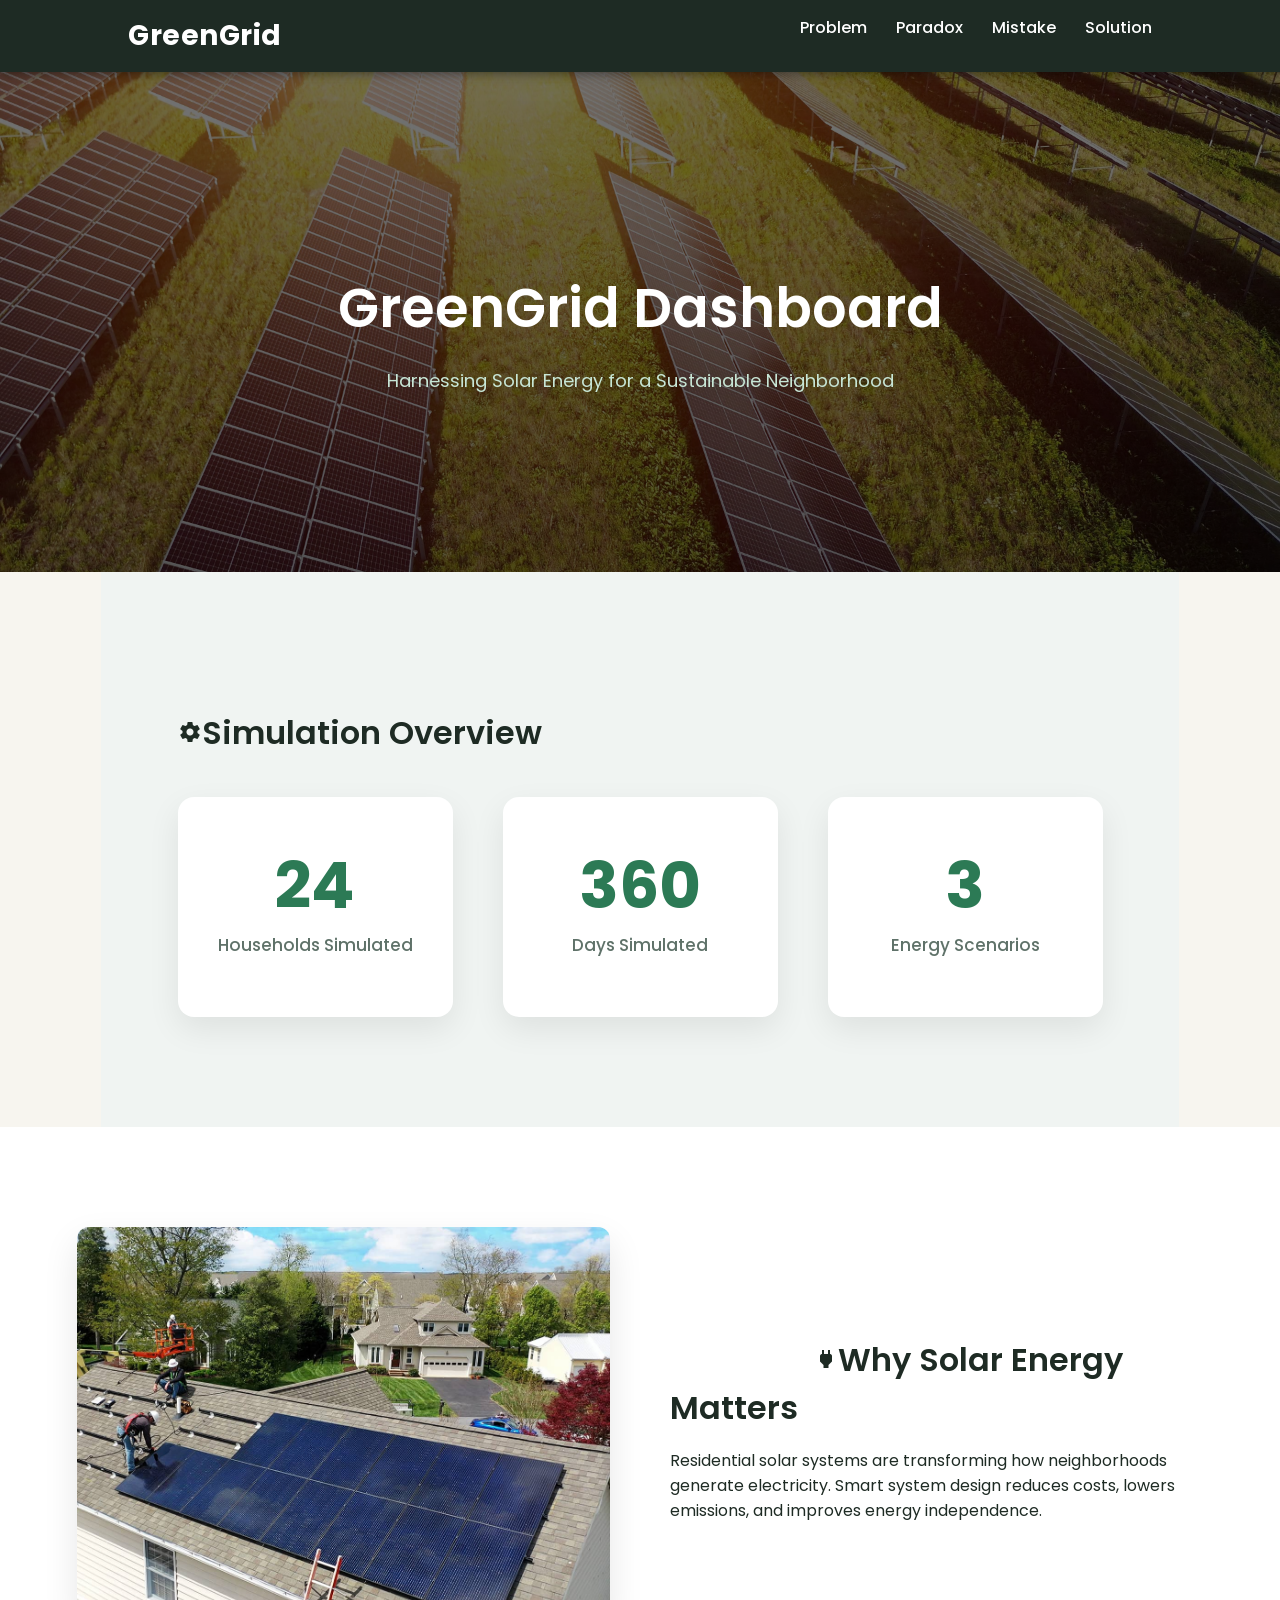
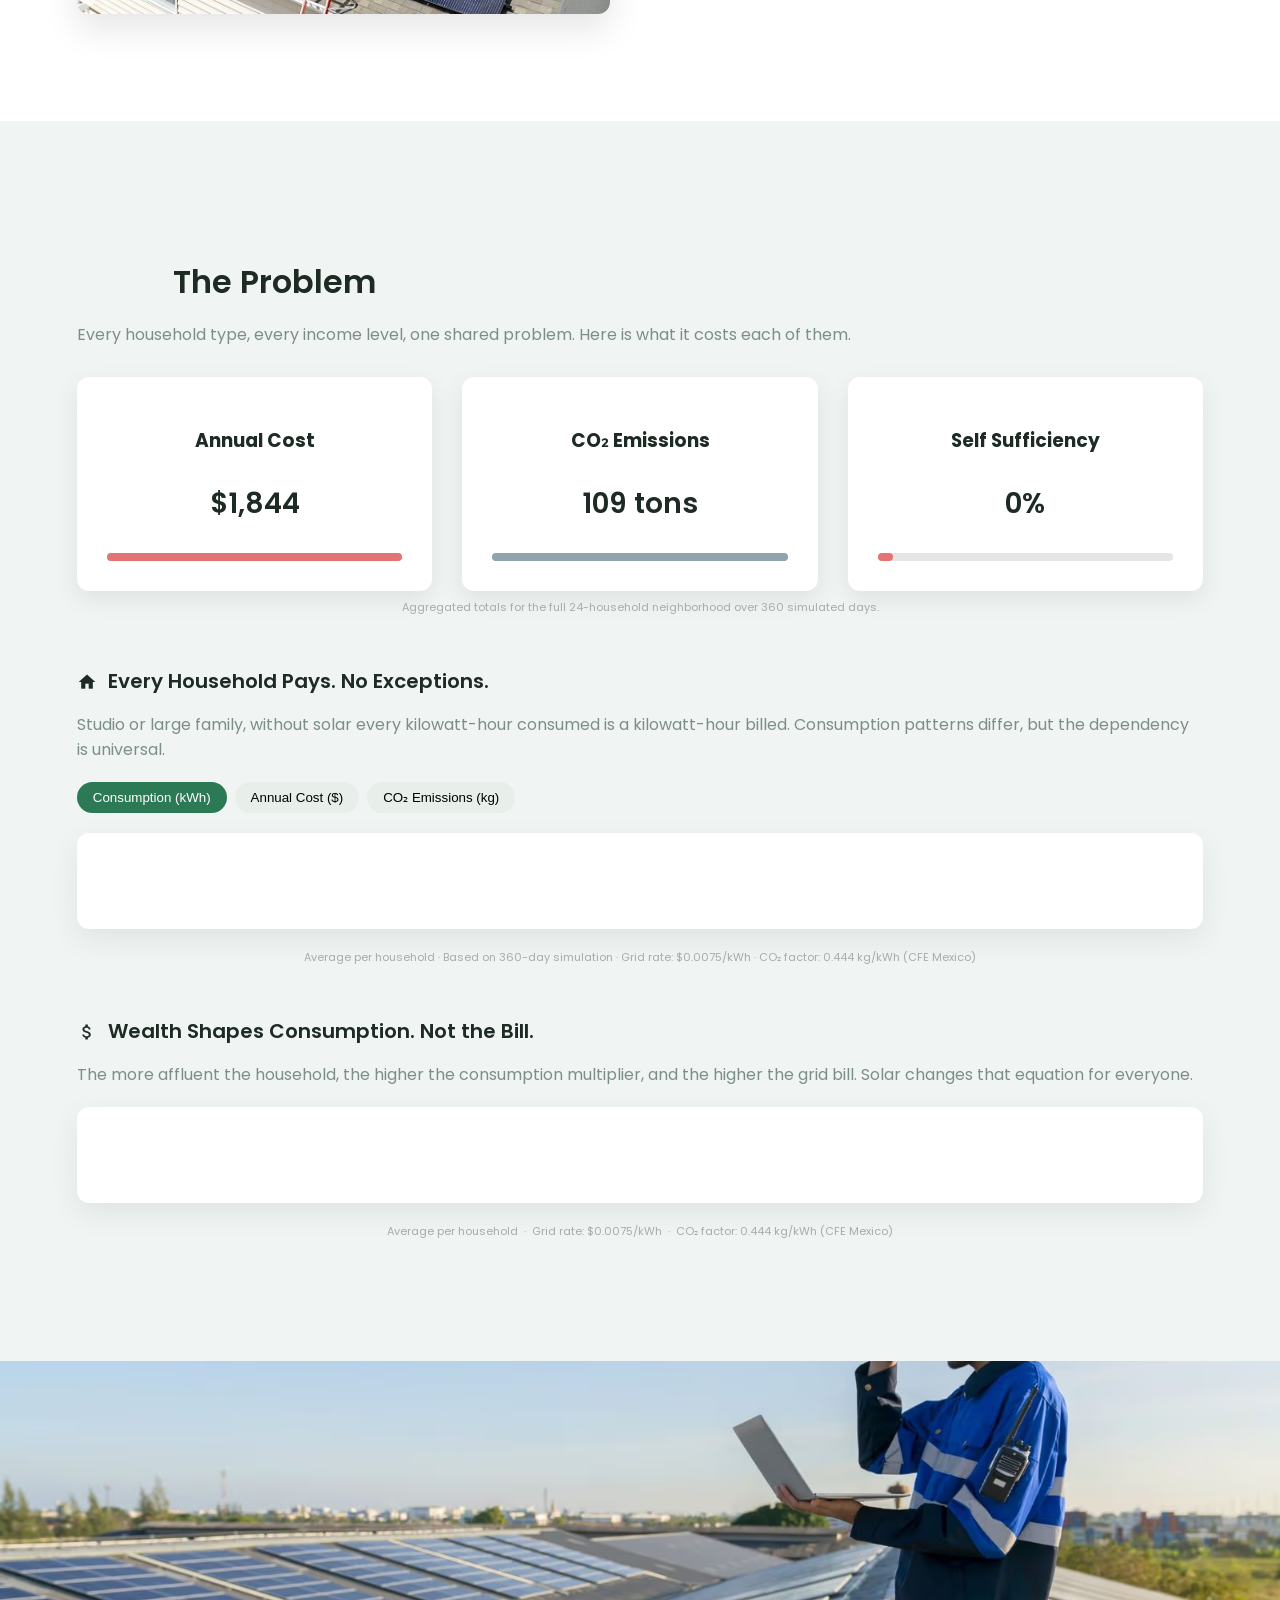
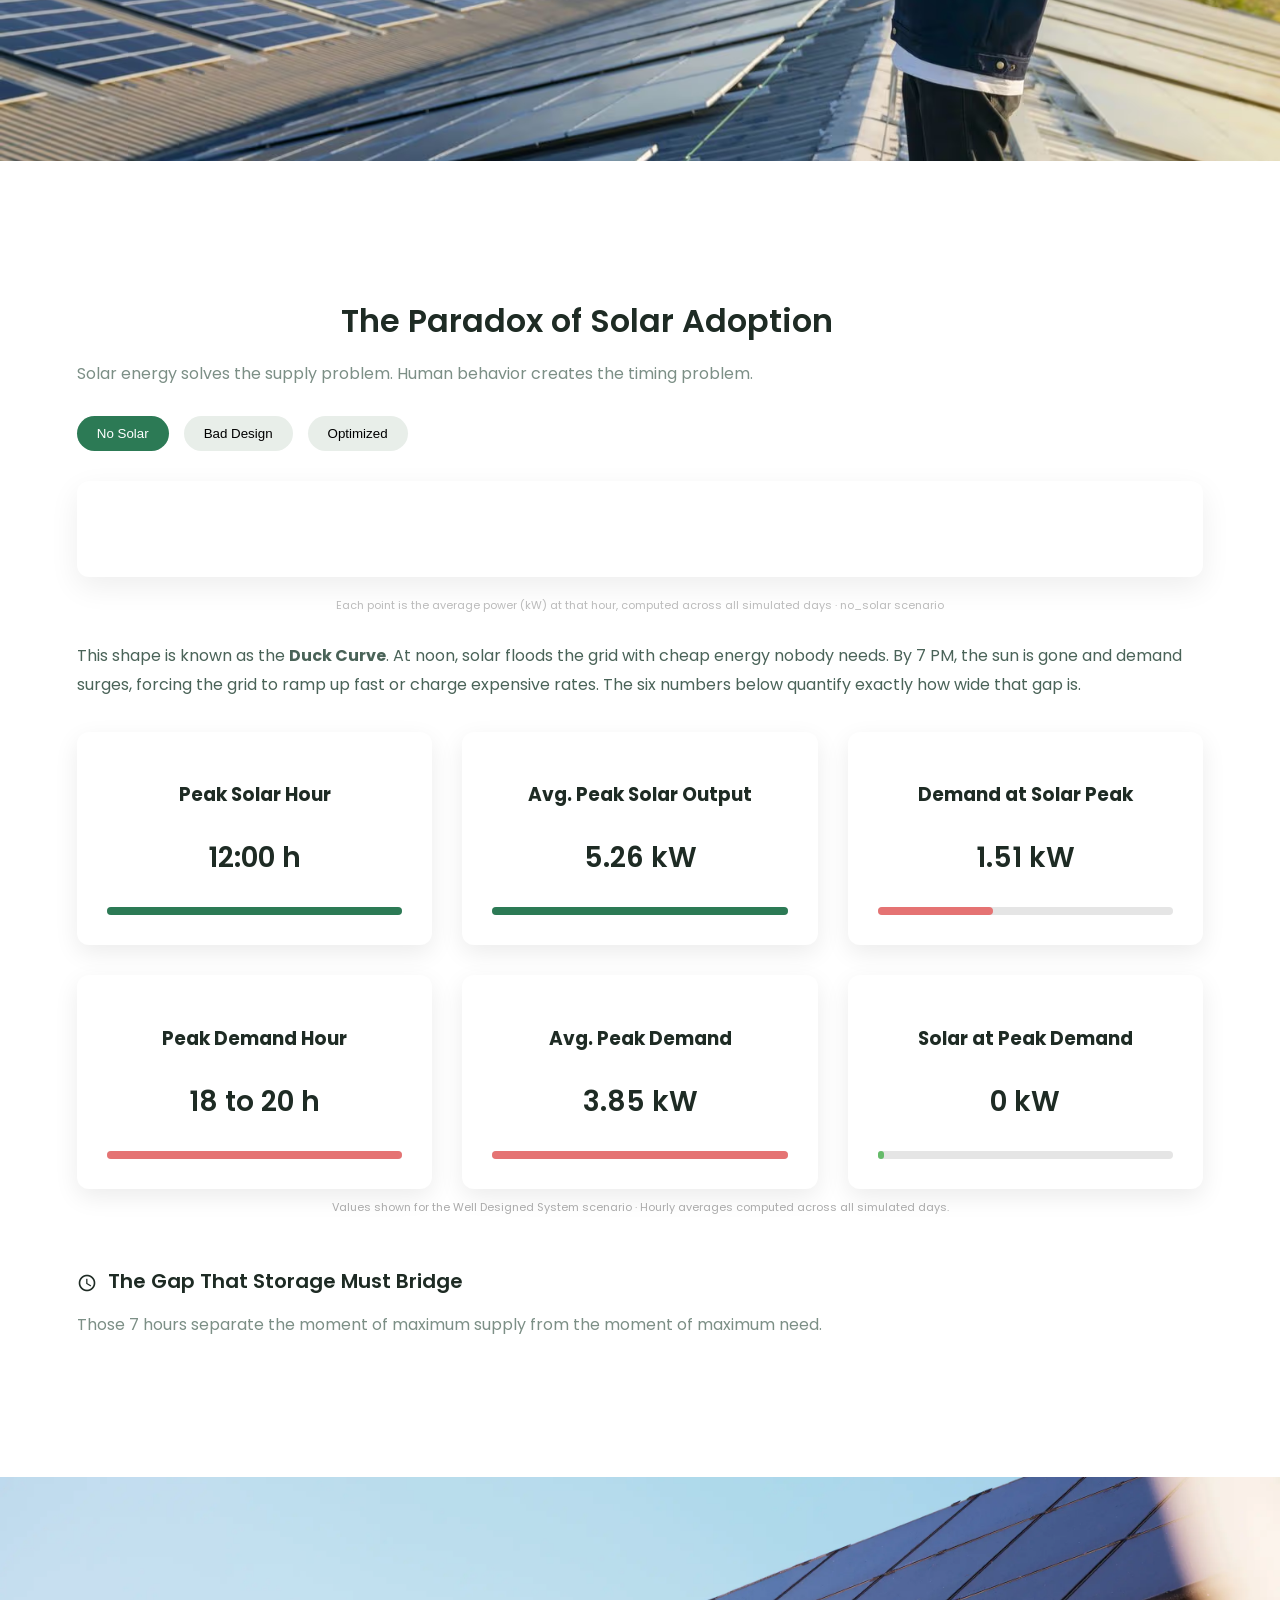
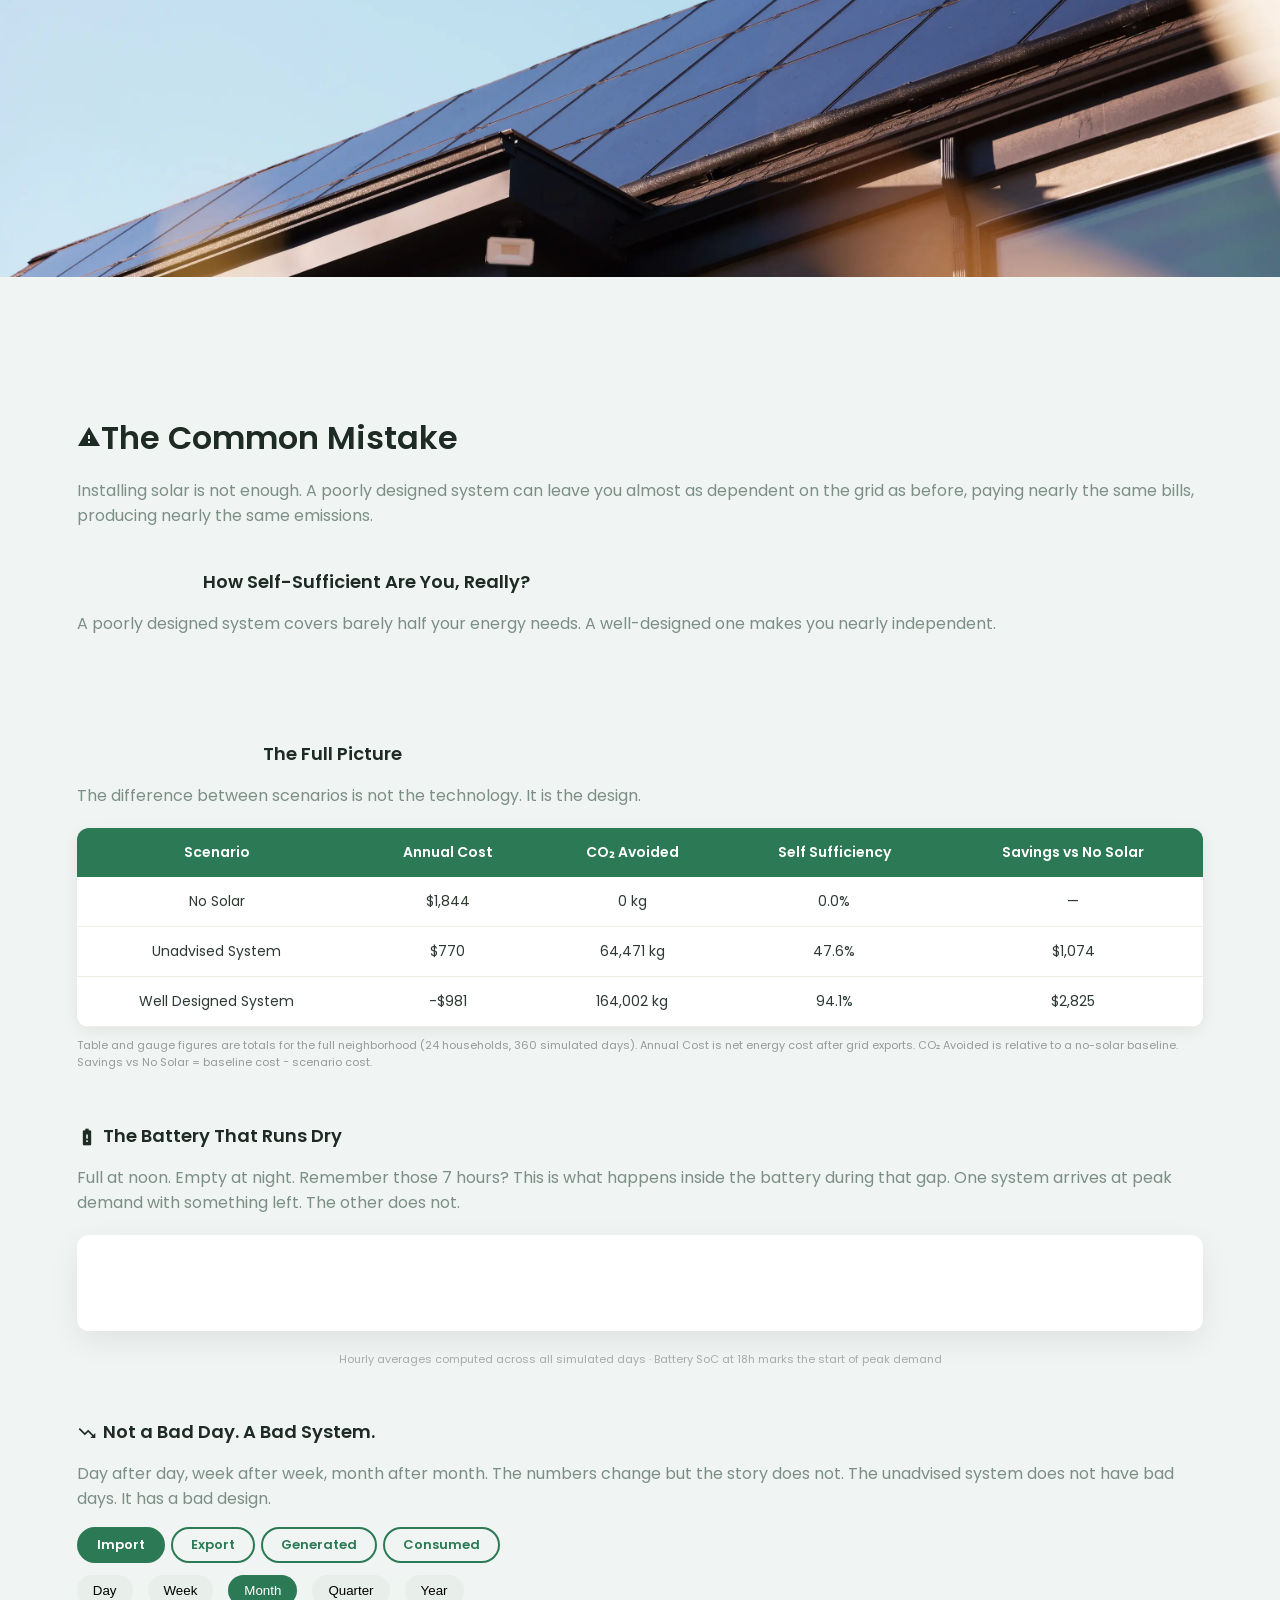
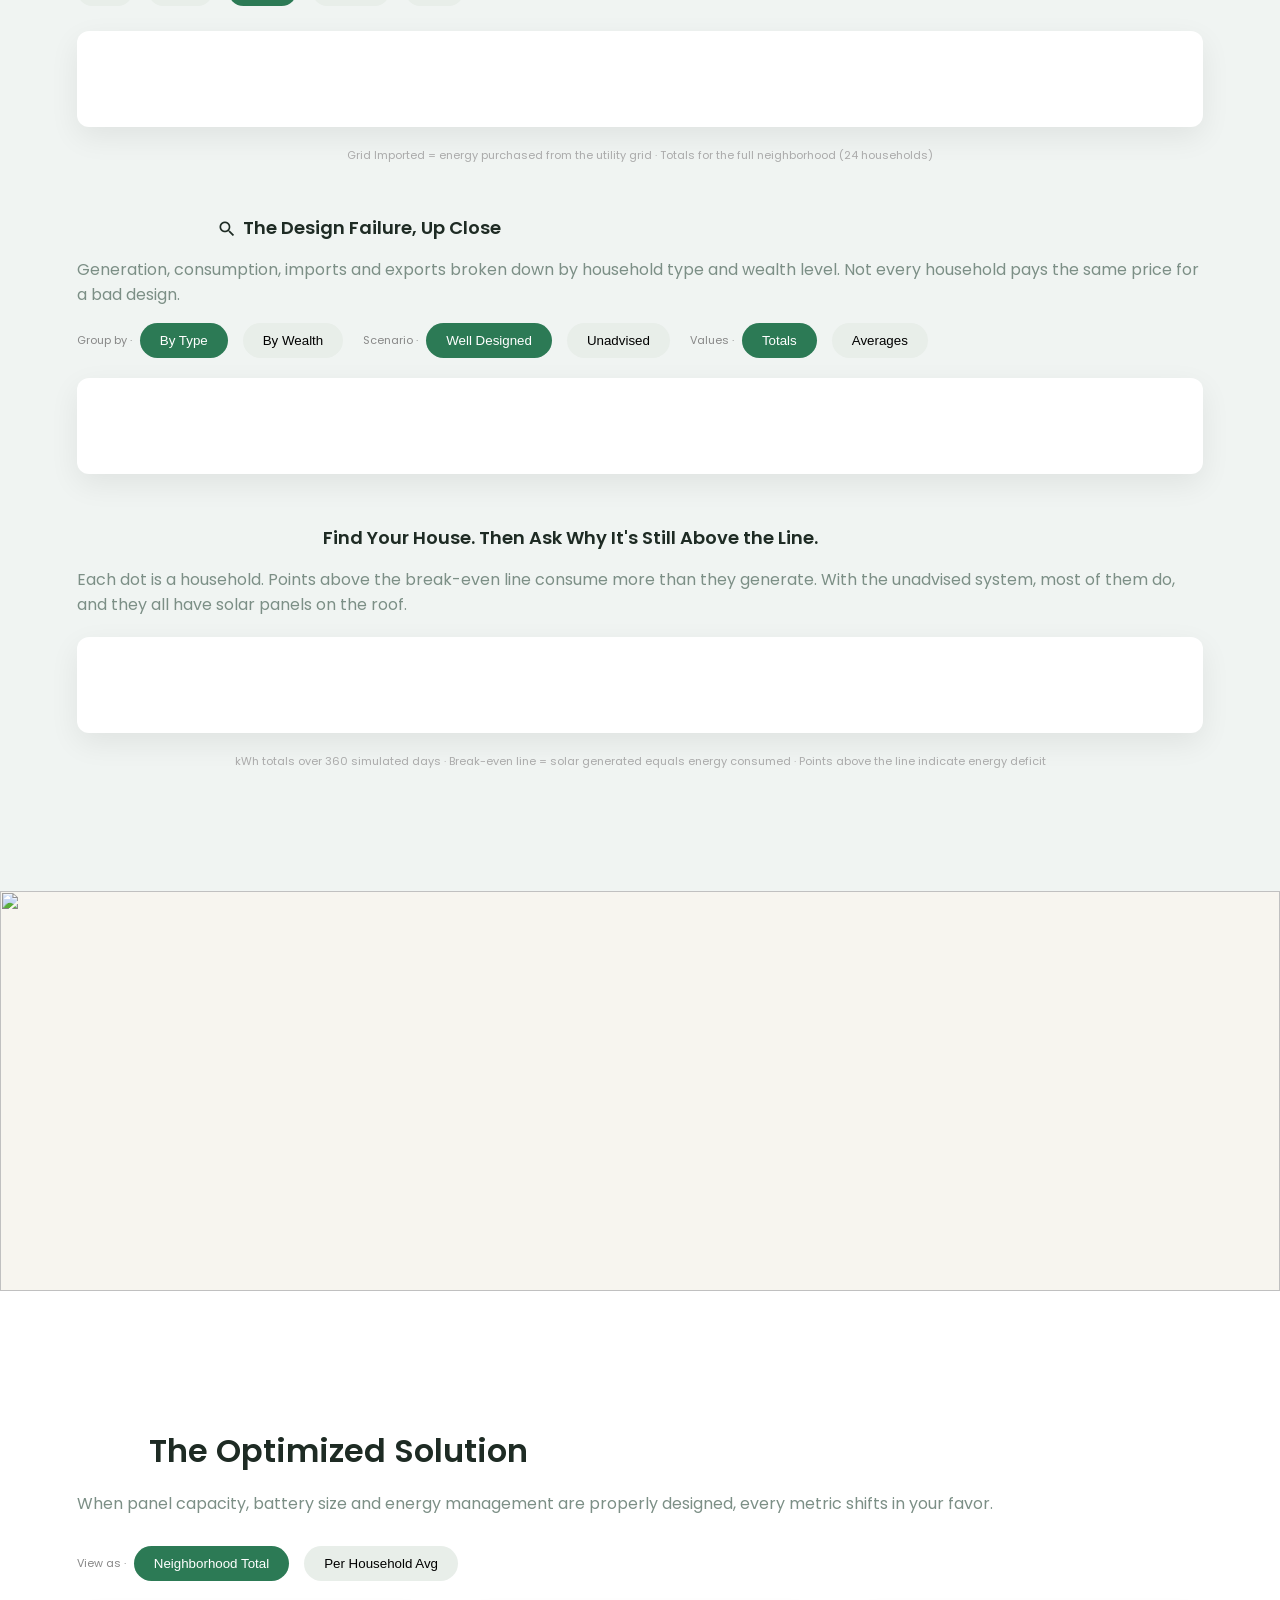
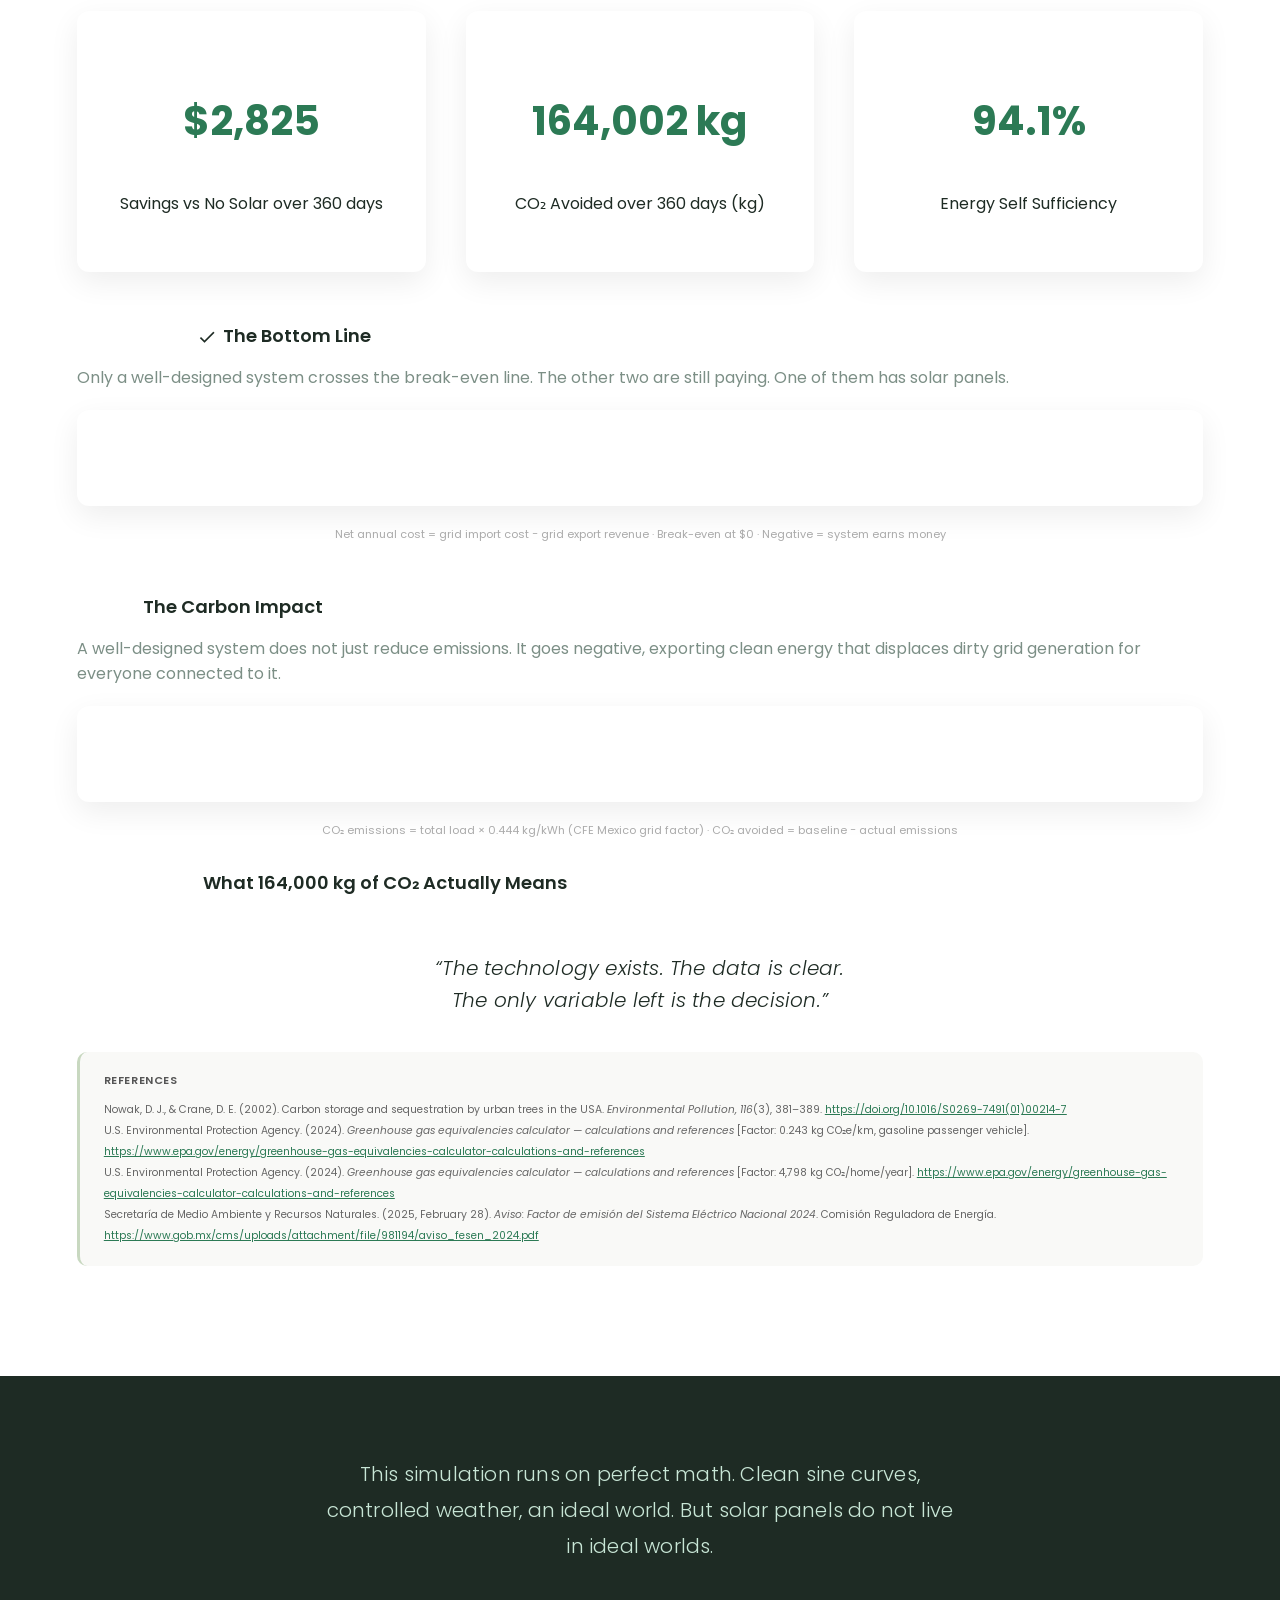
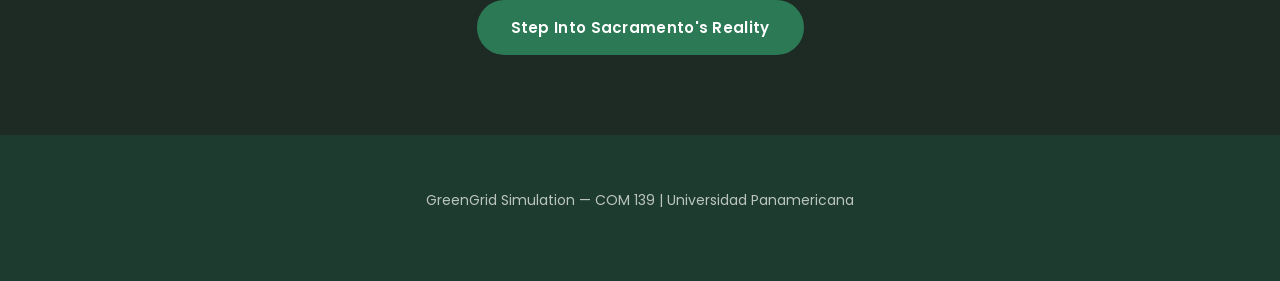
==== commit af92ac5e: "Exploratory analisis of datasets, cleaning of datasets, selection of the variables for the model, tr" ====
--- a/Dashboard/index.html
+++ b/Dashboard/index.html
@@ -30,7 +30,7 @@
 
 <!-- SIMULATION OVERVIEW -->
 <section class="act simulation-info">
-  <h2><span class="material-icons section-icon">settings</span>Simulation Overview</h2>
+  <h2 id="ml-sim-title"><span class="material-icons section-icon">settings</span>Simulation Overview</h2>
   <div class="simulation-grid">
     <div class="sim-card"><h3>24</h3><p>Households Simulated</p></div>
     <div class="sim-card"><h3>360</h3><p>Days Simulated</p></div>
@@ -43,8 +43,8 @@
   <div class="intro-grid">
     <div><img src="images/solar-house.jpg" class="intro-img"></div>
     <div>
-      <h2><span class="material-icons section-icon">solar_power</span>Why Solar Energy Matters</h2>
-      <p>Residential solar systems are transforming how neighborhoods generate electricity. Smart system design reduces costs, lowers emissions, and improves energy independence.</p>
+      <h2 id="ml-solar-title"><span class="material-icons section-icon">solar_power</span>Why Solar Energy Matters</h2>
+      <p id="ml-solar-subtitle">Residential solar systems are transforming how neighborhoods generate electricity. Smart system design reduces costs, lowers emissions, and improves energy independence.</p>
     </div>
   </div>
 </section>
@@ -167,15 +167,15 @@
 
 <!-- ACT 2 — THE MISTAKE -->
 <section class="act" id="mistake">
-  <h2><span class="material-icons section-icon">warning</span>The Common Mistake</h2>
-  <p class="section-subtitle">Installing solar is not enough. A poorly designed system can leave you almost as dependent on the grid as before, paying nearly the same bills, producing nearly the same emissions.</p>
+  <h2 id="ml-mistake-title"><span class="material-icons section-icon">warning</span>The Common Mistake</h2>
+  <p id="ml-mistake-subtitle" class="section-subtitle">Installing solar is not enough. A poorly designed system can leave you almost as dependent on the grid as before, paying nearly the same bills, producing nearly the same emissions.</p>
 
   <h3 style="font-size:18px;font-weight:600;margin:40px 0 6px;color:#1e2b24;"><span class="material-icons section-icon" style="font-size:20px;vertical-align:middle;margin-right:6px;">policy</span>How Self-Sufficient Are You, Really?</h3>
   <p class="section-subtitle" style="margin-bottom:24px;">A poorly designed system covers barely half your energy needs. A well-designed one makes you nearly independent.</p>
   <div id="selfSufficiencyGauges" style="display:flex;justify-content:center;gap:80px;flex-wrap:wrap;padding:20px 0 10px;"></div>
 
   <h3 style="font-size:18px;font-weight:600;margin:50px 0 6px;color:#1e2b24;"><span class="material-icons section-icon" style="font-size:20px;vertical-align:middle;margin-right:6px;">summarize</span>The Full Picture</h3>
-  <p class="section-subtitle" style="margin-bottom:20px;">The difference between scenarios is not the technology. It is the design.</p>
+  <p id="ml-fullpicture-subtitle" class="section-subtitle" style="margin-bottom:20px;">The difference between scenarios is not the technology. It is the design.</p>
   <div class="comparison-table-wrapper">
     <table class="comparison-table">
       <tr><th>Scenario</th><th>Annual Cost</th><th>CO₂ Avoided</th><th>Self Sufficiency</th><th>Savings vs No Solar</th></tr>
@@ -184,8 +184,8 @@
   </div>
   <p id="comparison-note" style="font-size:11px;color:#999;margin-top:10px;line-height:1.6;font-family:Poppins,sans-serif;"></p>
 
-  <h3 style="font-size:18px;font-weight:600;margin:50px 0 6px;color:#1e2b24;"><span class="material-icons section-icon" style="font-size:20px;vertical-align:middle;margin-right:6px;">battery_alert</span>The Battery That Runs Dry</h3>
-  <p class="section-subtitle" style="margin-bottom:20px;">Full at noon. Empty at night. Remember those 7 hours? This is what happens inside the battery during that gap. One system arrives at peak demand with something left. The other does not.</p>
+  <h3 style="font-size:18px;font-weight:600;margin:50px 0 6px;color:#1e2b24;"><span class="material-icons section-icon" style="font-size:20px;vertical-align:middle;margin-right:6px;">battery_alert</span><span id="ml-battery-title">The Battery That Runs Dry</span></h3>
+  <p id="ml-battery-subtitle" class="section-subtitle" style="margin-bottom:20px;">Full at noon. Empty at night. Remember those 7 hours? This is what happens inside the battery during that gap. One system arrives at peak demand with something left. The other does not.</p>
   <div id="batterySocChart" class="chart"></div>
   <p style="font-size:11px;color:#aaa;margin-top:8px;text-align:center;font-family:Poppins,sans-serif;">Hourly averages computed across all simulated days · Battery SoC at 18h marks the start of peak demand</p>
 
@@ -277,7 +277,7 @@
   </div>
 
   <h3 style="font-size:18px;font-weight:600;margin:50px 0 6px;color:#1e2b24;"><span class="material-icons section-icon" style="font-size:20px;vertical-align:middle;margin-right:6px;">price_check</span>The Bottom Line</h3>
-  <p class="section-subtitle" style="margin-bottom:20px;">Only a well-designed system crosses the break-even line. The other two are still paying. One of them has solar panels.</p>
+  <p id="ml-bottomline-subtitle" class="section-subtitle" style="margin-bottom:20px;">Only a well-designed system crosses the break-even line. The other two are still paying. One of them has solar panels.</p>
   <div id="bulletChart" class="chart"></div>
   <p id="bullet-note" style="font-size:11px;color:#aaa;margin-top:8px;text-align:center;font-family:Poppins,sans-serif;">Net annual cost = grid import cost − grid export revenue · Break-even at $0 · Negative = system earns money</p>
 
@@ -290,7 +290,7 @@
   <div id="co2Equivalencies" style="display:flex;gap:20px;flex-wrap:wrap;margin-bottom:8px;"></div>
 
   <p style="font-size:20px;font-weight:300;color:#1e2b24;font-family:Poppins,sans-serif;text-align:center;margin:40px auto 36px;max-width:640px;line-height:1.6;letter-spacing:0.01em;">
-    <em>"The technology exists. The data is clear.<br>The only variable left is the decision."</em>
+    <em id="ml-quote">"The technology exists. The data is clear.<br>The only variable left is the decision."</em>
   </p>
 
   <div style="margin-top:24px;padding:20px 24px;background:#f9f9f7;border-radius:10px;border-left:3px solid #c8d8c0;">
@@ -308,6 +308,39 @@
 
 </section>
 
+<!-- REALITY TOGGLE -->
+<section style="background:#1e2b24;padding:80px 6%;text-align:center;">
+
+  <span id="reality-badge" style="
+    display:none;
+    background:#2c7a55;color:white;
+    font-size:11px;font-weight:700;
+    letter-spacing:0.08em;text-transform:uppercase;
+    padding:4px 12px;border-radius:20px;
+    font-family:Poppins,sans-serif;
+    margin-bottom:24px;display:none;
+  ">Real Climate Data Active</span>
+
+  <p id="reality-text" style="
+    font-size:20px;font-weight:300;
+    color:#c8e6d6;
+    font-family:Poppins,sans-serif;
+    max-width:640px;margin:0 auto 36px;
+    line-height:1.8;letter-spacing:0.01em;
+  "></p>
+
+  <button id="reality-btn" style="
+    padding:14px 32px;
+    border-radius:30px;
+    font-size:15px;font-weight:600;
+    font-family:Poppins,sans-serif;
+    cursor:pointer;
+    transition:all 0.25s ease;
+    letter-spacing:0.02em;
+  "></button>
+
+</section>
+
 <!-- FOOTER -->
 <footer>
   <p>GreenGrid Simulation — COM 139 | Universidad Panamericana</p>
